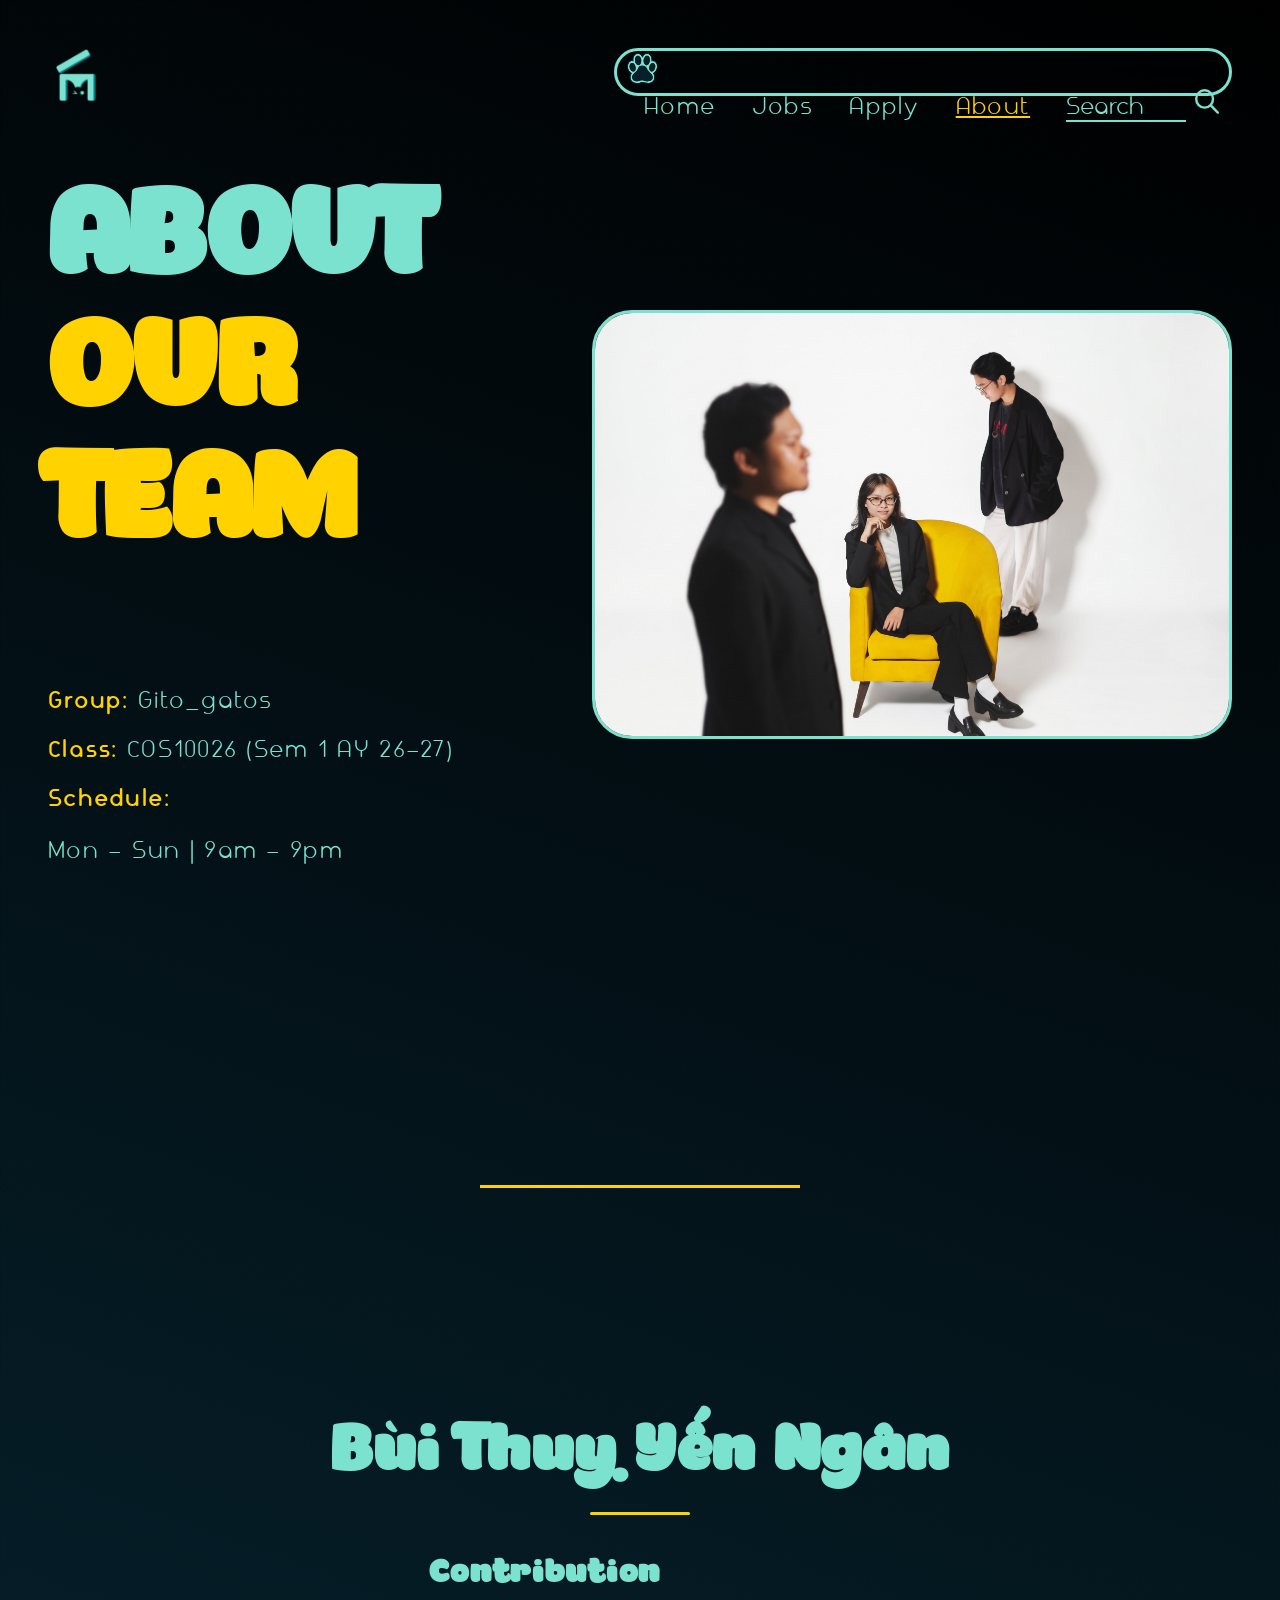
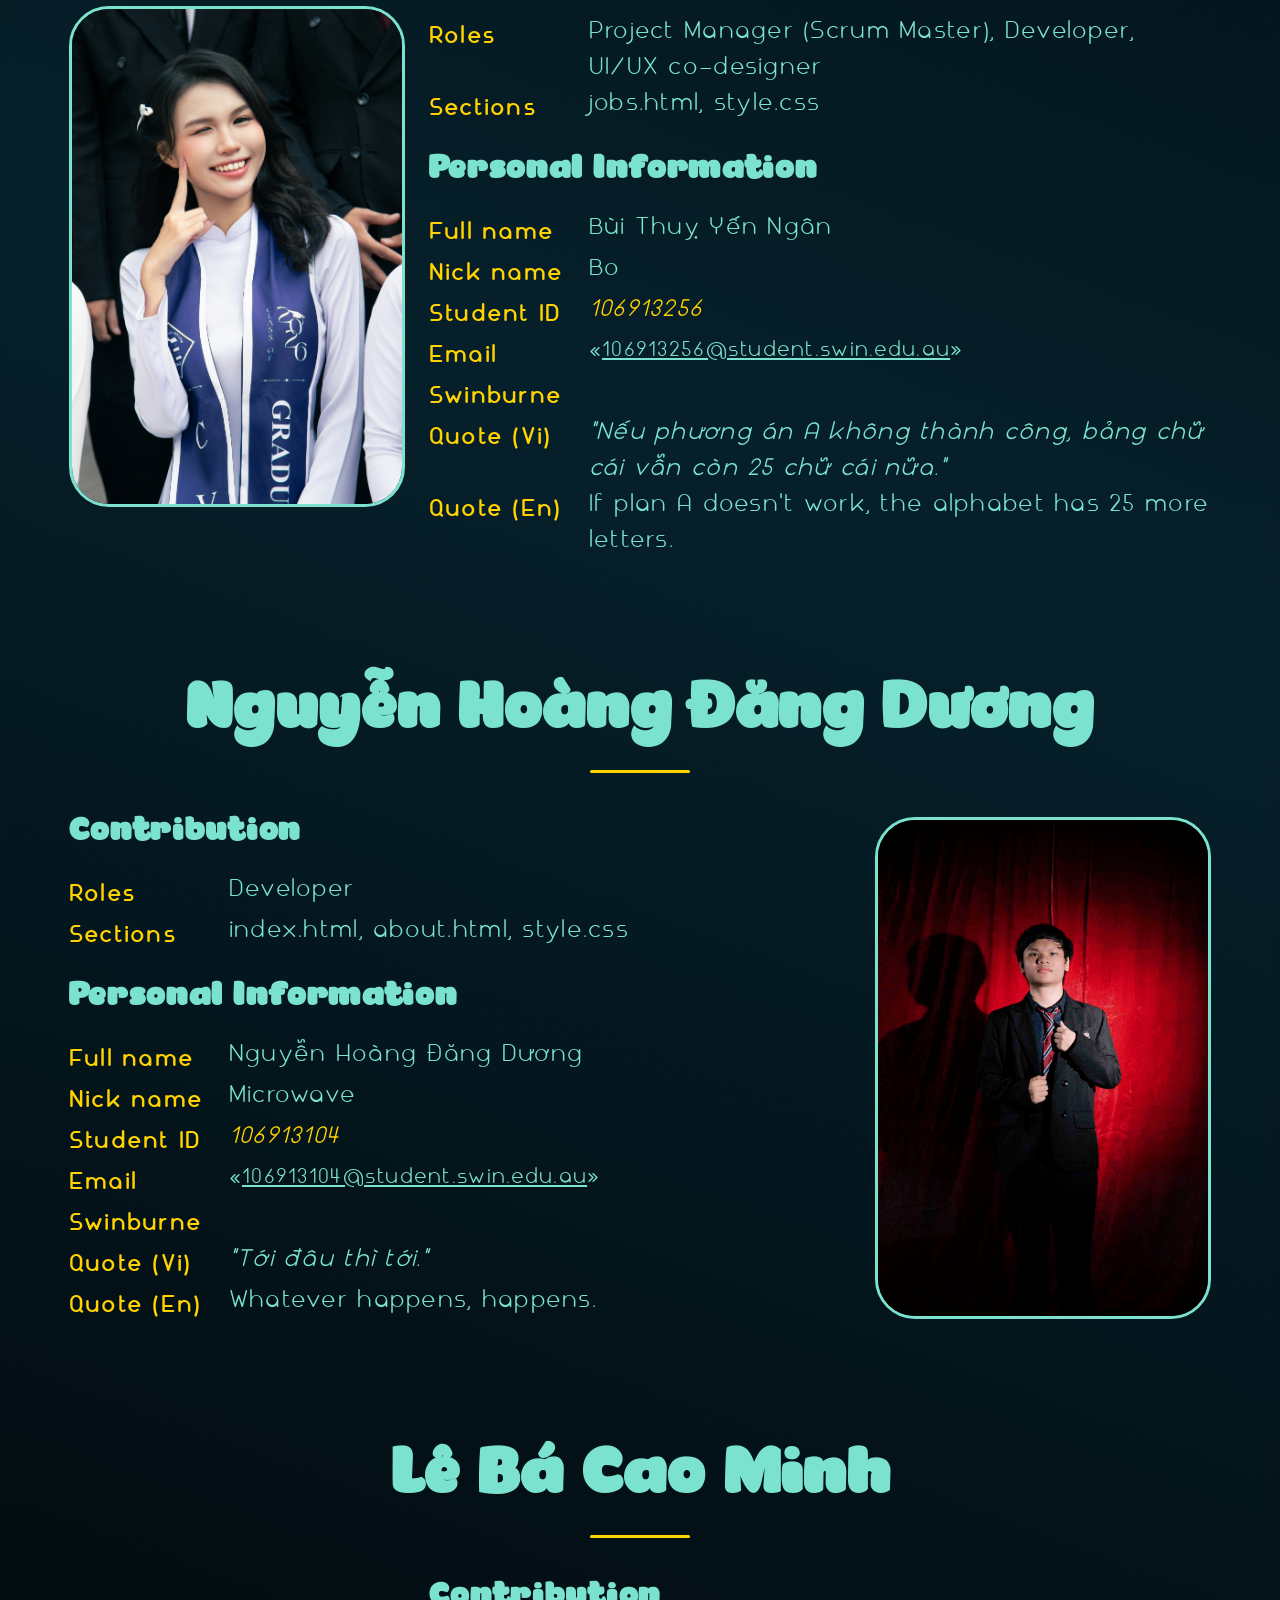
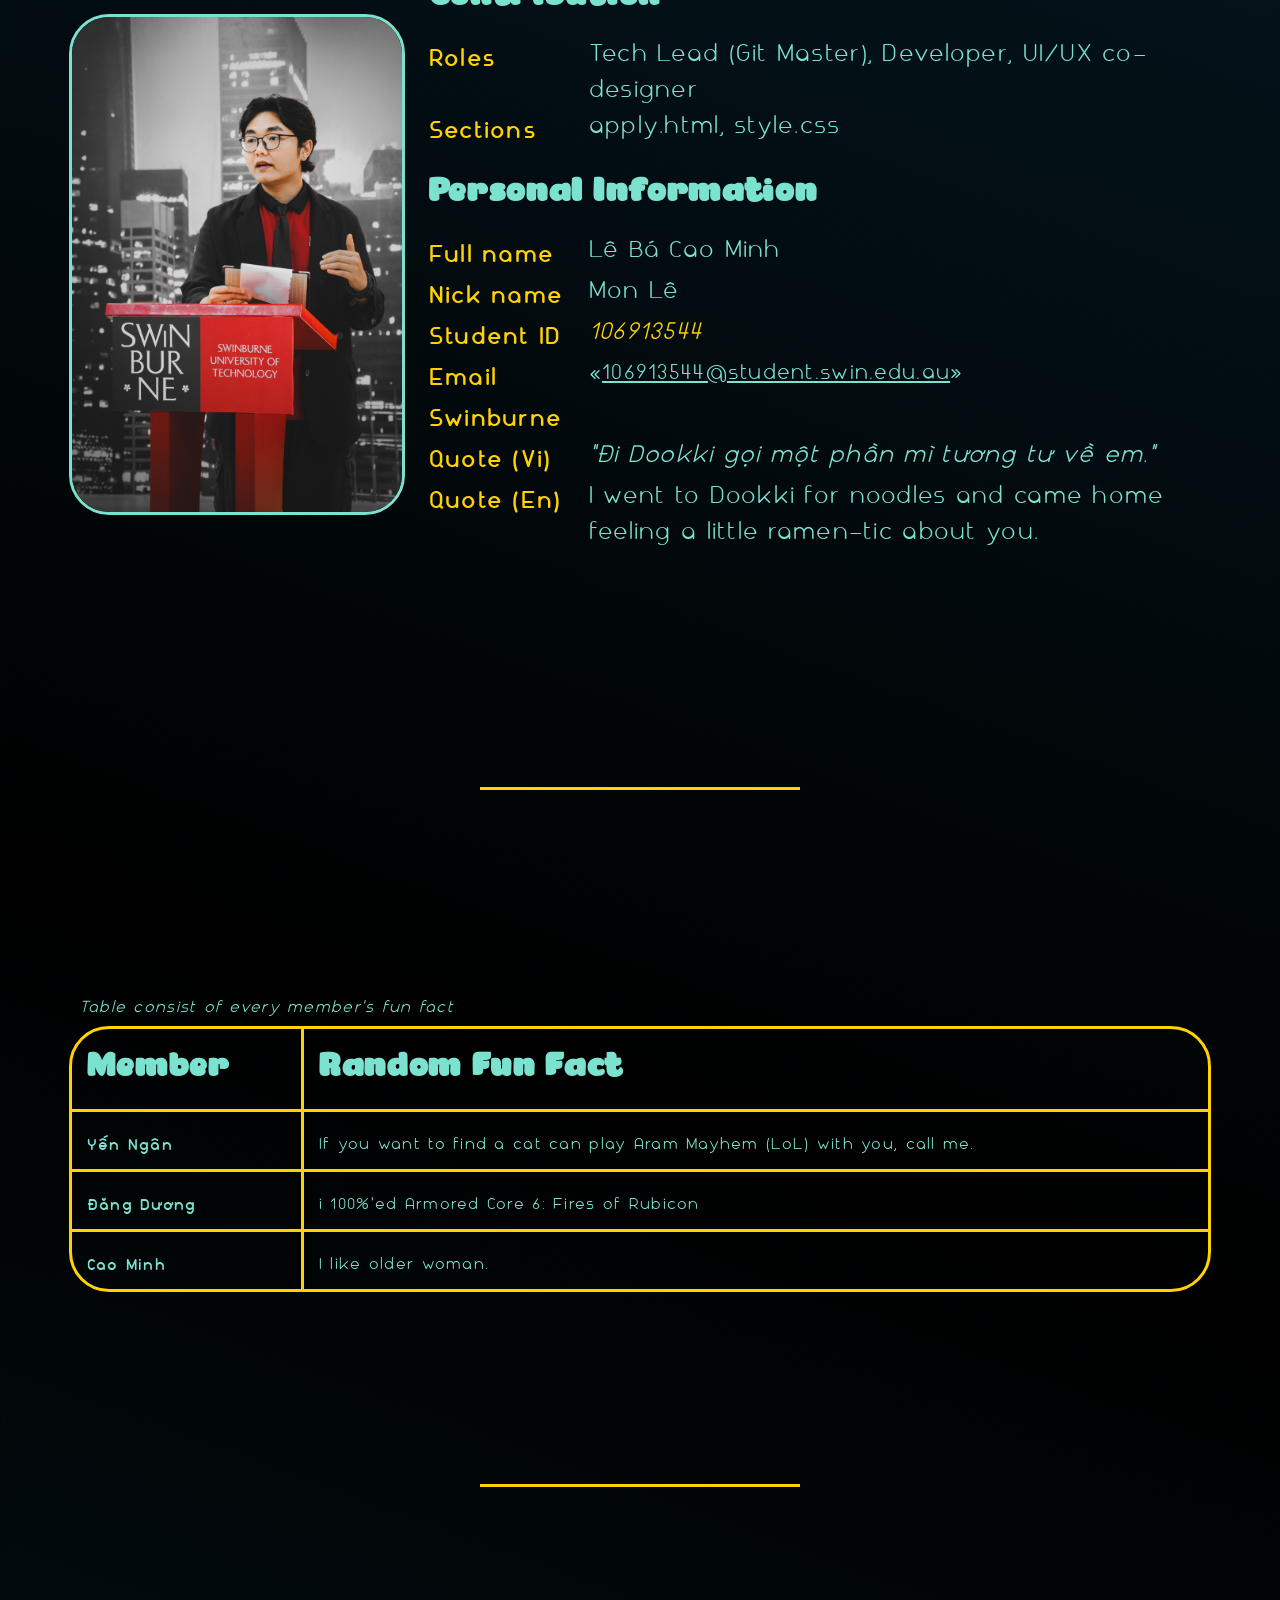
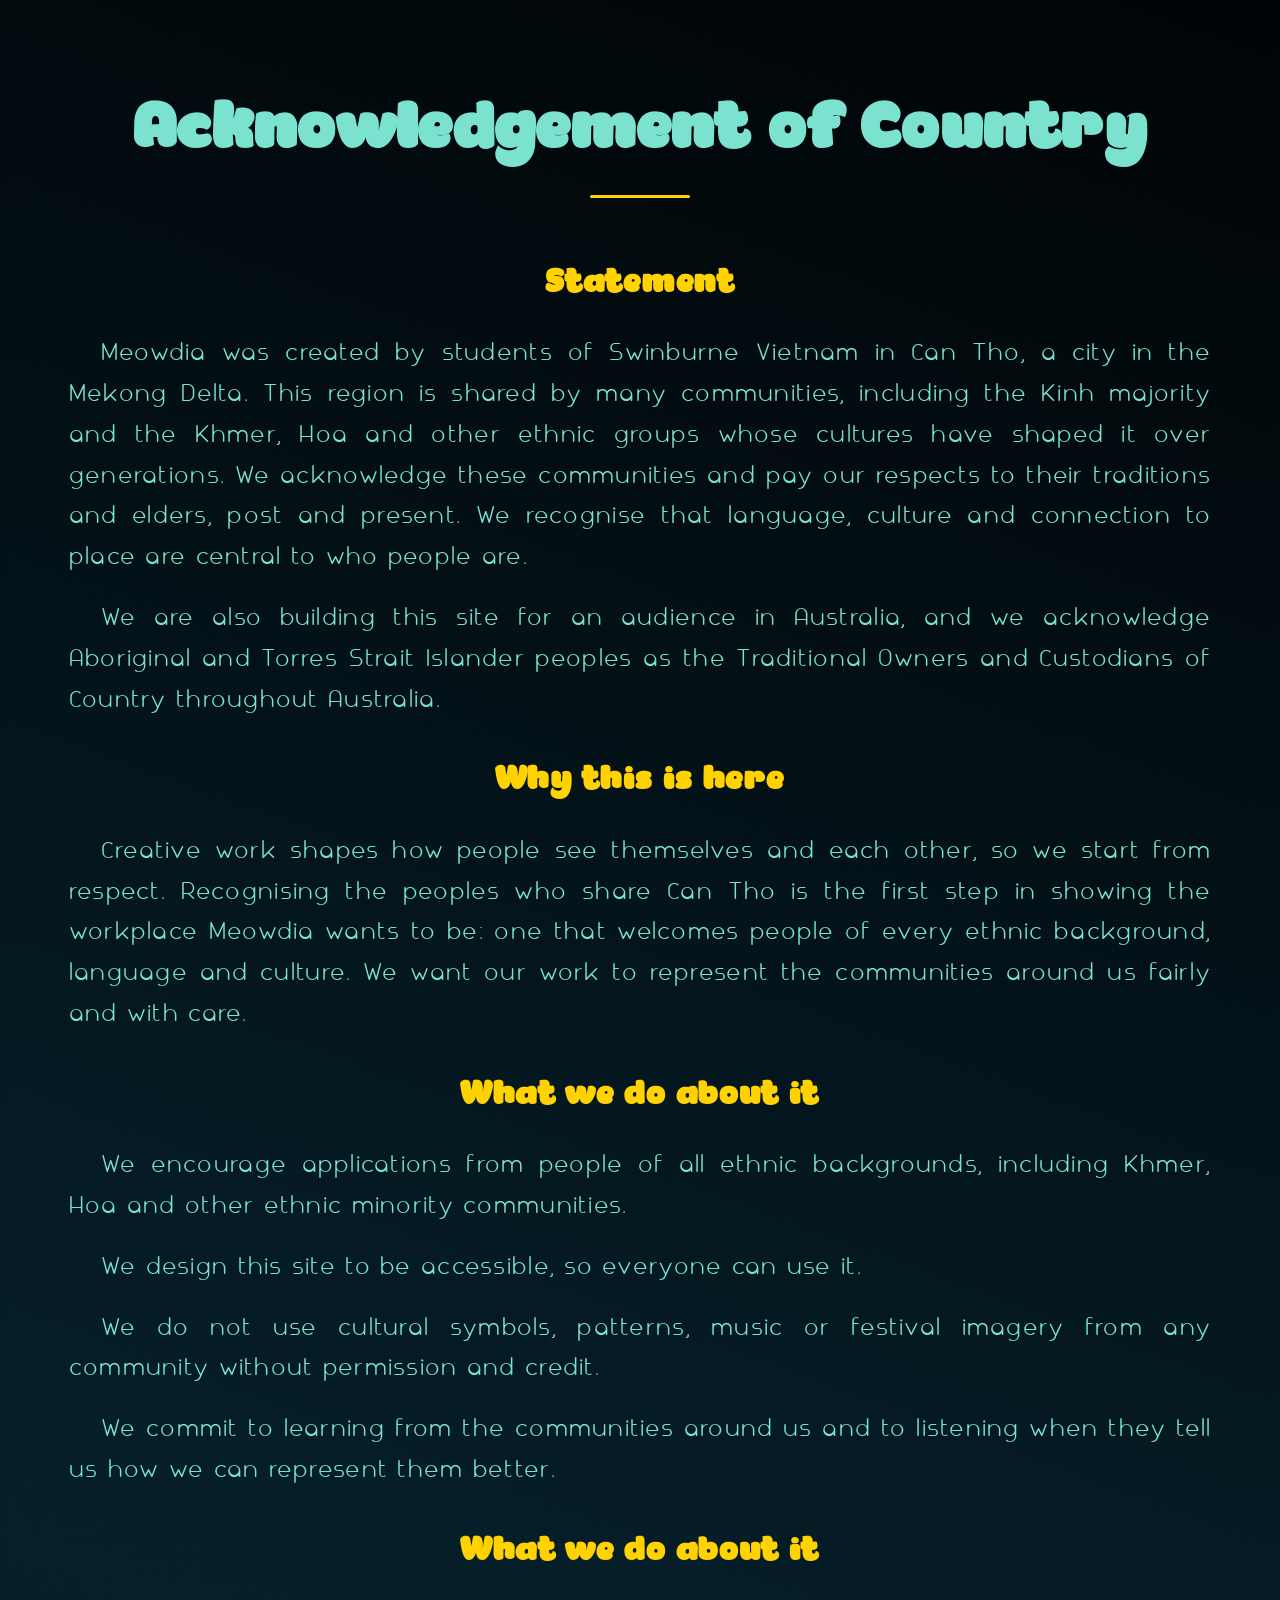
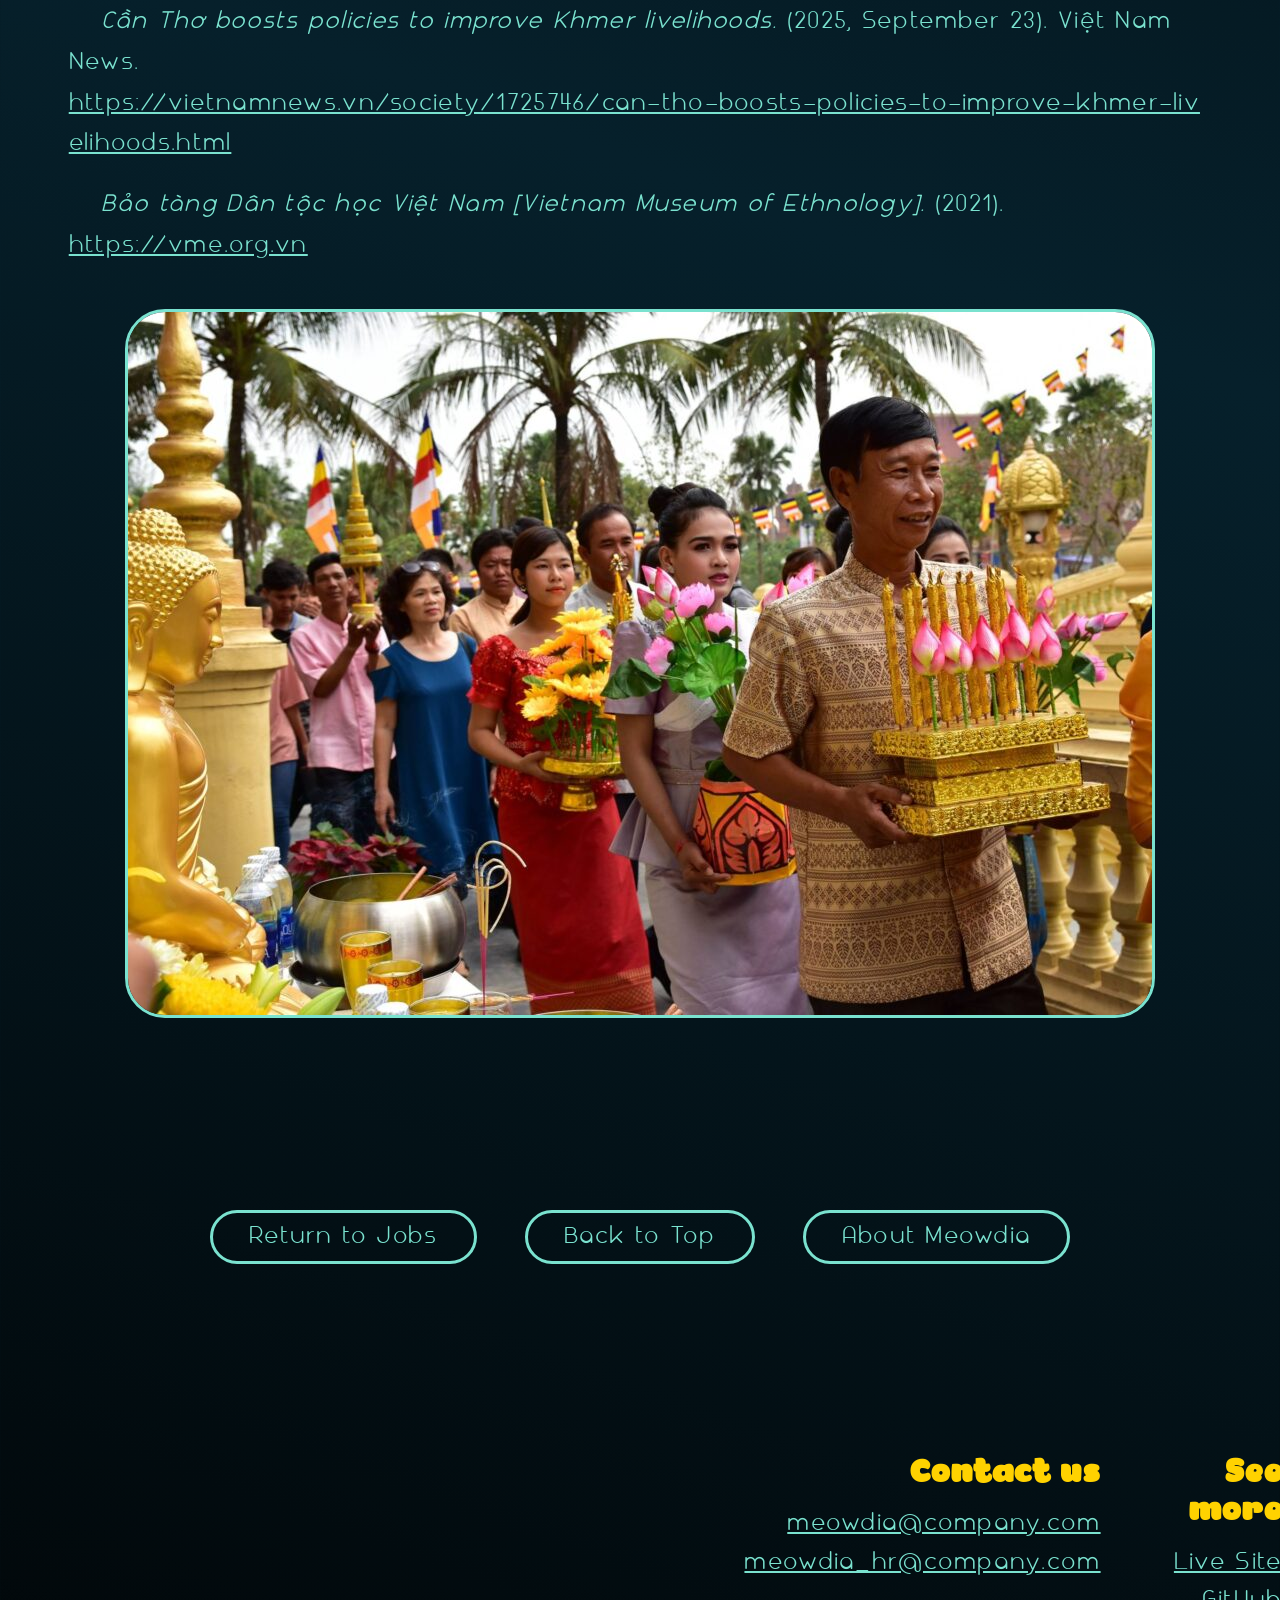
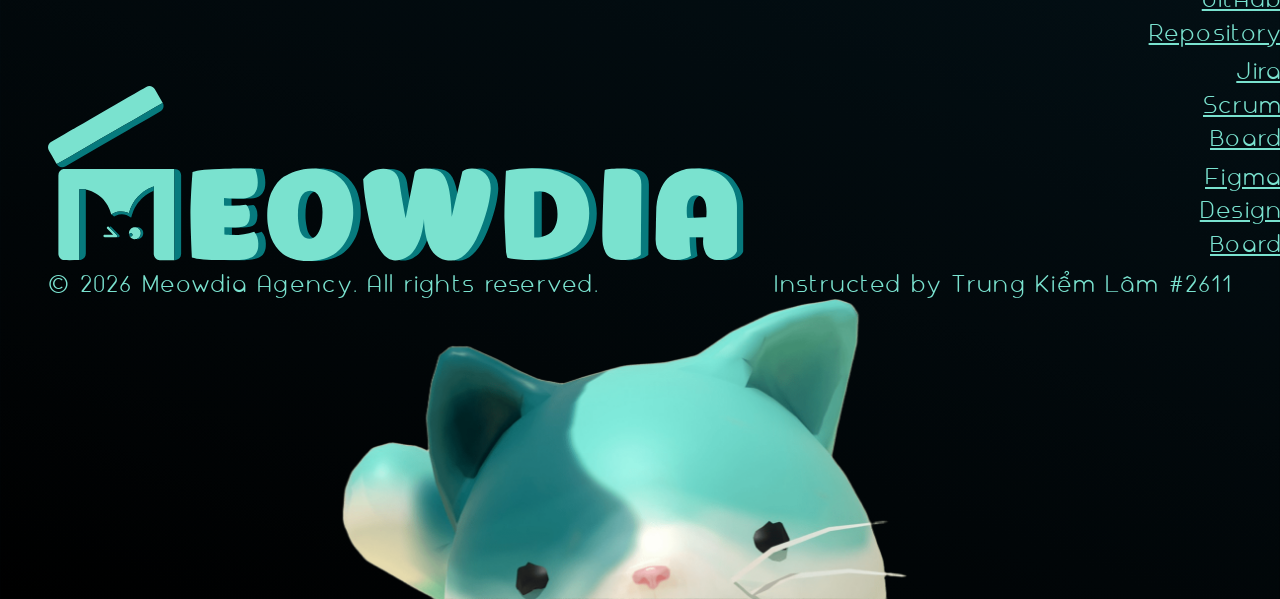
==== about.html @ 57de4626 "Fixed: Added meta data, changed title name, added aoc photo" ====
<!-- 

filename: about.html
author: Nguyen Hoang Dang Duong

created: October 8, 2026
last modified: October 29, 2026
description: html file for about page

AI acknowledgement: Dang Duong use Google Gemini 1.5 Pro for brain storming codes and fixing minor problems.
                    Acknowledgement of Country was generated using AI and revised by Cao Minh.

-->

<!DOCTYPE html>
<html lang="en">
<head>
    <meta charset="UTF-8">
    <meta name="viewport" content="width=device-width, initial-scale=1.0">
    <meta name="author" content="Duong">
    <meta name="description" content="This page give a short introduction about our team and information about each member. With Acknowledgement of Country at the end.">
    <title>About Us - Meowdia</title>
    <link rel="icon" type="image/x-icon" href="Media/Navigation_bar/logo-ngan.svg">
    <link rel="stylesheet" href="styles.css">
    <link rel="stylesheet" href="page_css/About/about.css">
    <style>
        body {
            background: linear-gradient(
                20deg,
                #000 0%,
                #06202b 25%,
                #000 50%,
                #06202b 75%,
                #000 100%
            );
        }

        .nav-search input::placeholder {
            font-family: var(--nokio-font);
        }

        .main-nav a {
            color: var(--main-color);
            font-family: var(--nokio-font);
        }

        .norm_text {
            font-family: var(--nokio-font);
            font-size: var(--body-font-size);
            letter-spacing: var(--nokio-spacing);
        }

        .nav-row {
            margin: 0;
            margin-top: var(--margin-outer);
        }

        .swin-id {
            color: var(--secondary-color);
            font-style: italic;
        }

        #end_button a {
            color: var(--main-color);
            font-family: var(--nokio-font);
            text-decoration: none;
        }

        #end_button a:hover {
            color: var(--background-color);
        }

        .yel_bar_section {
            margin-left: auto;
            margin-right: auto;
        }

        a {
            z-index: 9999;
        }
    </style>
</head>
<body>
    <a id="top"></a>
    <!-- ---------  Navigation Row  ----------- -->

    <nav class="nav-row">
        <a href="index.html" class="logo-link"><img src="Media/Navigation_bar/logo-ngan.svg" alt="Meowdia Agency"
                class="logo"></a>

        <details class="main-nav norm_text" open>

            <summary><img src="Media/Navigation_bar/Paw.svg" alt="navigation bar button" class="icon"></summary>

            <div>
                <a href="index.html" class="cyan" style="padding-left: 0.2em;">Home</a>
                <a href="jobs.html" class="cyan">Jobs</a>
                <a href="apply.html" class="cyan">Apply</a>
                <a href="about.html" class="active" aria-current="page">About</a>
                <form class="nav-search" action="#" role="search">
                    <input type="search" class="norm-text cyan" id="search-box" name="search" placeholder="Search">
                    <button type="submit">
                        <img src="Media/Navigation_bar/maginifying-glass-navbar.svg" alt="Search button">
                    </button>
                </form>
            </div>
        </details>
    </nav>
    <header>
        <div class="header-main-content">
            <div class="header-text">
                <h1>ABOUT <br><span style="color: var(--secondary-color);">OUR TEAM</span></h1>
                <div class="team-meta-list">
                    <ul>
                        <li><strong>Group:</strong> Gito_gatos</li>
                        <li><strong>Class:</strong> COS10026 (Sem 1 AY 26-27)</li>
                        <li><strong>Schedule:</strong>
                            <ul>
                                <li>Mon - Sun | 9am - 9pm</li>
                            </ul>
                        </li>
                    </ul>
                </div>
            </div>
            <figure class="main-group-photo">
                <img src="Media/About/about_image_cleaned.jpg" alt="Gito gatos group photo">
                <figcaption>Our Team Photo</figcaption>
            </figure>
        </div>
    </header>
    
    <div class="yel_bar_section"></div>

    <main>
        <div class="team-profiles-container">
        
            <div class="profile-card image-left">
                <h2 class="member-name underline-title">Bùi Thuỵ Yến Ngân</h2>
                <div class="card-body">
                    <div class="member-info">
                        <h3>Contribution</h3>
                        <dl>
                            <dt>Roles</dt>
                            <dd>Project Manager (Scrum Master), Developer, UI/UX co-designer</dd>
                            <dt>Sections</dt>
                            <dd>jobs.html, style.css</dd>
                        </dl>
                        <h3>Personal Information</h3>
                        <dl>
                            <dt>Full name</dt>
                            <dd>Bùi Thuỵ Yến Ngân</dd>
                            <dt>Nick name</dt>
                            <dd>Bo</dd>
                            <dt>Student ID</dt>
                            <dd class="swin-id">106913256</dd>
                            <dt>Email Swinburne</dt>
                            <dd class="swin-email">
                                &laquo;<a href="mailto:106913256@student.swin.edu.au">106913256@student.swin.edu.au</a>&raquo;
                            </dd>
                            <dt>Quote (Vi)</dt>
                            <dd lang="vi">&quot;Nếu phương án A không thành công, bảng chữ cái vẫn còn 25 chữ cái nữa.&quot;</dd>
                            <dt>Quote (En)</dt>
                            <dd>If plan A doesn't work, the alphabet has 25 more letters.</dd>
                        </dl>
                    </div>
                    <div class="member-photo-box">
                        <img src="Media/About/1920_1280_pics/Ngan-profile-pic.jpg" alt="Bùi Thuỵ Yến Ngân">
                    </div>
                </div>
            </div>

            <div class="profile-card">
                <h2 class="member-name underline-title">Nguyễn Hoàng Đăng Dương</h2>
                <div class="card-body">
                    <div class="member-info">
                        <h3>Contribution</h3>
                        <dl>
                            <dt>Roles</dt>
                            <dd>Developer</dd>
                            <dt>Sections</dt>
                            <dd>index.html, about.html, style.css</dd>
                        </dl>
                        <h3>Personal Information</h3>
                        <dl>
                            <dt>Full name</dt>
                            <dd>Nguyễn Hoàng Đăng Dương</dd>
                            <dt>Nick name</dt>
                            <dd>Microwave</dd>
                            <dt>Student ID</dt>
                            <dd class="swin-id">106913104</dd>
                            <dt>Email Swinburne</dt>
                            <dd class="swin-email">
                                &laquo;<a href="mailto:106913104@student.swin.edu.au">106913104@student.swin.edu.au</a>&raquo;
                            </dd>
                            <dt>Quote (Vi)</dt>
                            <dd lang="vi">&quot;Tới đâu thì tới.&quot;</dd>
                            <dt>Quote (En)</dt>
                            <dd>Whatever happens, happens.</dd>
                        </dl>
                    </div>
                    <div class="member-photo-box">
                        <img src="Media/About/1920_1280_pics/DSC_1714_1.jpg" alt="Nguyễn Hoàng Đăng Dương">
                    </div>
                </div>
            </div>

            <div class="profile-card image-left">
                <h2 class="member-name underline-title">Lê Bá Cao Minh</h2>
                <div class="card-body">
                    <div class="member-info">
                        <h3>Contribution</h3>
                        <dl>
                            <dt>Roles</dt>
                            <dd>Tech Lead (Git Master), Developer, UI/UX co-designer</dd>
                            <dt>Sections</dt>
                            <dd>apply.html, style.css</dd>
                        </dl>
                        <h3>Personal Information</h3>
                        <dl>
                            <dt>Full name</dt>
                            <dd>Lê Bá Cao Minh</dd>
                            <dt>Nick name</dt>
                            <dd>Mon Lê</dd>
                            <dt>Student ID</dt>
                            <dd class="swin-id">106913544</dd>
                            <dt>Email Swinburne</dt>
                            <dd class="swin-email">
                                &laquo;<a href="mailto:106913544@student.swin.edu.au">106913544@student.swin.edu.au</a>&raquo;
                            </dd>
                            <dt>Quote (Vi)</dt>
                            <dd lang="vi">&quot;Đi Dookki gọi một phần mì tương tư về em.&quot;</dd>
                            <dt>Quote (En)</dt>
                            <dd>I went to Dookki for noodles and came home feeling a little ramen-tic about you.</dd>
                        </dl>
                    </div>
                    <div class="member-photo-box">
                        <img src="Media/About/1920_1280_pics/DSC01519-3.jpg" alt="Lê Bá Cao Minh">
                    </div>
                </div>
            </div>
        </div>

        <div class="yel_bar_section"></div>

        <div class="table-container">
            <table>
                <caption>Table consist of every member's fun fact</caption>
                <thead>
                    <tr>
                        <th>Member</th>
                        <th>Random Fun Fact</th>
                    </tr>
                </thead>
                <tbody>
                    <tr>
                        <td><strong>Yến Ngân</strong></td>
                        <td>If you want to find a cat can play Aram Mayhem (LoL) with you, call me.</td>

                    </tr>
                    <tr>
                        <td><strong>Đăng Dương</strong></td>
                        <td>i 100%'ed Armored Core 6: Fires of Rubicon</td>
                    </tr>
                    <tr>
                        <td><strong>Cao Minh</strong></td>
                        <td>I like older woman.</td>
                    </tr>
                </tbody>
            </table>
        </div>

        <div class="yel_bar_section"></div>

        <article class="latex-content">
            <h2 class="member-name underline-title">Acknowledgement of Country</h2>
            <h3 id="statement">Statement</h3>

            <p>Meowdia was created by students of Swinburne Vietnam in Can Tho, a
            city in the Mekong Delta. This region is shared by many communities,
            including the Kinh majority and the Khmer, Hoa and other ethnic groups
            whose cultures have shaped it over generations. We acknowledge these
            communities and pay our respects to their traditions and elders, post
            and present. We recognise that language, culture and connection to place
            are central to who people are.</p>

            <p>We are also building this site for an audience in Australia, and we
            acknowledge Aboriginal and Torres Strait Islander peoples as the
            Traditional Owners and Custodians of Country throughout Australia.</p>

            <h3 id="why-this-is-here">Why this is here</h3>

            <p>Creative work shapes how people see themselves and each other, so we
            start from respect. Recognising the peoples who share Can Tho is the
            first step in showing the workplace Meowdia wants to be: one that
            welcomes people of every ethnic background, language and culture. We
            want our work to represent the communities around us fairly and with
            care.</p>

            <h3 id="what-we-do-about-it">What we do about it</h3>

            <p>We encourage applications from people of all ethnic backgrounds,
            including Khmer, Hoa and other ethnic minority communities.</p>

            <p>We design this site to be accessible, so everyone can use it.</p>

            <p>We do not use cultural symbols, patterns, music or festival imagery
            from any community without permission and credit.</p>

            <p>We commit to learning from the communities around us and to listening
            when they tell us how we can represent them better.</p>

            <h3 id="what-we-do-about-it-1">What we do about it</h3>

            <p><em>Cần Thơ boosts policies to improve Khmer livelihoods.</em> (2025, September 23). Việt Nam News.<br>
            <a href="https://vietnamnews.vn/society/1725746/can-tho-boosts-policies-to-improve-khmer-livelihoods.html" target="_blank">https://vietnamnews.vn/society/1725746/can-tho-boosts-policies-to-improve-khmer-livelihoods.html</a></p>

            <p><em>Bảo tàng Dân tộc học Việt Nam [Vietnam Museum of Ethnology].</em>  (2021).<br>
            <a href="https://www.vme.org.vn/" target="_blank">https://vme.org.vn</a></p>

            <img class="aoc-photo" src="./Media/About/10-facts-about-khmer-new-year-celebration-1690159571-1024x703.jpg">
        </article>

    </main>

    <!-- ----------End Button Content---------- -->

    <div id="end_button">
        <a class="norm_text cyan button" href="./jobs.html">Return to Jobs</a>
        <a class="norm_text cyan button" href="#top">Back to Top</a>
        <a class="norm_text cyan button" href="./index.html">About Meowdia</a>
    </div>

    <!-- ----------Footer Content---------- -->

    <footer class="meowdia_footer">
        <div class="footer_main">
            <div class="footer_logo">
                <img src="Media/Footer/logo-text.svg" alt="Meowdia with logo as the M">
            </div>
            <div class="footer_right">
                <div class="footer_columns">
                    <div class="footer_column contact_col">
                        <h3>Contact us</h3>
                        <a href="mailto:meowdia@company.com">meowdia@company.com</a>
                        <a href="mailto:meowdia_hr@company.com">meowdia_hr@company.com</a>
                    </div>
                    <div class="footer_column see_more_col">
                        <h3>See more</h3>
                        <a href="https://bachcodetinh.github.io/gito_gatos/" target="_blank">Live Site</a>
                        <a href="https://github.com/bachcodetinh/gito_gatos" target="_blank">GitHub Repository</a>
                        <a href="https://btyenngan6608.atlassian.net/browse/COS26P1" target="_blank">Jira Scrum
                            Board</a>
                        <a href="https://www.figma.com/design/tgypKCZj9eWjr5lhzS2puq/Gito_Gatos-Meowdia-Web-Page?m=auto&t=MYzFcJfbGJHMmjrl-6"
                            target="_blank">Figma Design Board</a>
                    </div>
                </div>

            </div>

        </div>
        <div id="footer_last">
            <div class="copyright">
                &copy; 2026 Meowdia Agency. All rights reserved.
            </div>
            <div class="instructor_credit">
                Instructed by Trung Kiểm Lâm #2611
            </div>
        </div>
    </footer>
    <img src="Media/Footer/catface.png" alt="footer_cat"
        style="width: 80%; height: auto; display: block; margin: 0 auto;">
</body>
</html>
---- styles.css ----
/* Custom fonts used for web */
@font-face {
    font-family: 'iCiel Pony';
    src: url('fonts/iCielPony.woff2') format('woff2');
    font-weight: normal;
    font-style: normal;
    font-display: swap;
}

@font-face {
    font-family: 'FS Nokio';
    src: url('fonts/FSNokioBold.woff2') format('woff2');
    font-weight: bold;
    font-style: normal;
    font-display: swap;
}

@font-face {
    font-family: 'FS Nokio';
    src: url('fonts/FSNokioExtraLight.woff2') format('woff2');
    font-weight: 200;
    font-style: normal;
    font-display: swap;
}

@font-face {
    font-family: 'FS Nokio';
    src: url('fonts/FSNokioLight.woff2') format('woff2');
    font-weight: 300;
    font-style: normal;
    font-display: swap;
}

@font-face {
    font-family: 'FS Nokio';
    src: url('fonts/FSNokioMedium.woff2') format('woff2');
    font-weight: 500;
    font-style: normal;
    font-display: swap;
}

@font-face {
    font-family: 'FS Nokio';
    src: url('fonts/FSNokioRegular.woff2') format('woff2');
    font-weight: normal;
    font-style: normal;
    font-display: swap;
}

/* -------------------- */

/* Actual styling with CSS */
/*
Varibles that wil be used across all 4 pages, in order from top to bottom:
- Iciel Pony Font
- Nokio Font

- Font size for: 
    + Slogan
    + Heading
    + Subheading

- Main color
- Secondary color
- Background color

- Border:
    + Cyan Border
    + Yellow Border

- Border radius:
    + Normal Border Radius
    + End Button Radius

- Letter spacing:
    + Iciel Spacing
    + Nokio Spacing
*/

:root {
    --iciel-font: 'iCiel Pony', 'Arial', sans-serif;
    --nokio-font: 'FS Nokio', 'Arial', sans-serif;

    --slogan-font-size: 7.5rem;
    --heading-font-size: 4rem;
    --subheading-font-size: 2rem;

    --body-font-size: 1.5rem;

    --main-color: #7ae2cf;
    --secondary-color: #ffd200;
    --background-color: #06202b;

    --cyan-border: solid var(--main-color) 3px;
    --yellow-border: solid var(--secondary-color) 3px;

    --default-border-radius: 40px;
    --end-button-border-radius: 30px;

    --iciel-letter-spacing: 0.105rem;
    --nokio-letter-spacing: 0.08rem;

    --margin-outer: 3rem;
    --max-section-width: 100%;
}

/* Root HTML settings
- make the page scrools smooth
- set root font sizes for media queries*/
@media screen and (min-width: 1280px) {
    html {
        font-size: 16px;
    }

    .footer_main {
        display: flex;
        justify-content: space-between;
        align-items: stretch;
    }

    .footer_logo {
        display: flex;
        align-items: flex-end;
    }

    .footer_logo img {
        margin-top: 2.3em;
        height: 11rem;
        width: auto;
        display: inline-block;
    }

    .footer_right {
        display: flex;
        flex-direction: column;
        justify-content: space-between;
        align-items: flex-end;
    }

    .footer_columns {
        display: flex;
        gap: 3em;
    }

    .footer_column {
        display: flex;
        flex-direction: column;
    }

    .contact_col,
    .see_more_col {
        align-items: flex-end;
        text-align: right;
    }



    .footer_column a {
        margin-bottom: 0.3rem;
        line-height: 1.4;
    }

    .footer_column a:hover {
        color: var(--secondary-color);
    }

    #footer_last {
        display: flex;
        justify-content: space-between;
    }
}

@media screen and (max-width: 1279px) {
    html {
        font-size: 10px;
    }

    /* Layout for footer under 1280px  */
    .footer_main {
        display: flex;
        flex-flow: column-reverse nowrap;
        justify-content: center;
        align-items: center;
        width: var(--max-section-width);
    }

    .footer_logo img {
        height: 11rem;
        width: auto;
        margin-top: -3rem;
    }

    .footer_right {
        display: flex;
        flex-direction: row;
        justify-content: center;
        align-items: center;
        width: 100%;

    }

    .footer_columns {
        display: flex;
        flex-direction: row;
        justify-content: space-between;
        width: 43rem;

    }


    .footer_column {
        display: flex;
        flex-direction: column;
    }

    .see_more_col {
        text-align: right;
    }

    #footer_last {
        display: flex;
        flex-flow: column nowrap;
        justify-content: space-between;
        align-items: center;
    }
}

html {
    scroll-behavior: smooth;
    min-width: 640px;
    overflow: scroll
}

body {
    background-color: #000000; /*Fall back color*/
    margin-left: var(--margin-outer);
    margin-right: var(--margin-outer);
}

header,
footer,
nav {
    box-sizing: border-box;
    margin-top: var(--margin-outer);
}

/* Section Dividing Bar & End button */
#end_button,
.yel_bar_section {
    margin-top: calc(var(--margin-outer)*4);
    margin-bottom: calc(var(--margin-outer)*4);
}

.yel_bar_section {
    border-bottom: 0.2rem solid var(--secondary-color);
    width: 20rem;
}

#end_button {
    display: flex;
    justify-content: center;
    gap: 3em;
}

.button {
    padding-left: 1.5em;
    padding-right: 1.5em;
    padding-bottom: 0.5em;
    text-decoration: none;
    border: 3px solid var(--main-color);
    border-radius: 30px;
}

.button:hover {
    background-color: var(--main-color);
    color: var(--background-color);
}


/* Navigation row */
.nav-row {
    display: flex;
    justify-content: space-between;
    width: var(--max-section-width);
    margin-top: var(--margin-outer);
    margin-left: var(--margin-outer);
    margin-right: var(--margin-outer);
}

.logo {
    height: 3.5em;
    width: auto;
}

.icon {
    width: 1.3em;
    height: auto;
}

summary {
    list-style-type: none;
    display: flex;
    align-items: center;
}

.main-nav {
    display: flex;
    flex-flow: row-reverse nowrap;

    justify-content: space-around;
    align-items: center;

    height: 2em;

    padding: 0.1em;
    padding-left: 0.44em;
    padding-right: 0.4em;

    border: var(--cyan-border);
    border-radius: 3em;

}

.main-nav:open {
    gap: 2em;
}

.main-nav div {
    display: flex;
    gap: 1.5em;
    margin-left: 0.5em;
}

.main-nav * {
    text-decoration: none;
}

.main-nav *:hover {
    color: var(--secondary-color);
}

.main-nav a.active {
    color: var(--secondary-color);
    text-decoration: underline;
}


#sesarch-box::placeholder {
    font-family: var(--nokio-font);
    font-size: var(--body-font-size);
}

.nav-search {
    display: inline;
}

.nav-search input {
    width: 5em;
    cursor: pointer;
    border: none;
    border-bottom: 0.15rem solid var(--main-color);
    background: transparent;
    color: var(--main-color);
    font-family: inherit;
    font-size: var(--body-font-size);
}

.nav-search input::placeholder {
    color: var(--main-color);
}

.nav-search button {
    border: none;
    background: transparent;
}

.nav-search button img {
    width: 1.5rem;
    cursor: pointer;
}

/* Styling for footer */
.copyright,
.instructor_credit,
.footer_column a {
    font-family: var(--nokio-font);
    font-size: var(--body-font-size);
    color: var(--main-color);
}

.meowdia_footer {
    width: var(--max-section-width);

    margin-top: 0;
    box-sizing: border-box;
}

.footer_column h3 {
    font-family: var(--iciel-font);
    color: var(--secondary-color);
    font-size: var(--subheading-font-size);
    margin-bottom: 0.5rem;
    line-height: 1.2;
    letter-spacing: var(--iciel-letter-spacing);
}
---- page_css/About/about.css ----
* {
    margin: 0;
    padding: 0;
    box-sizing: border-box;
}

body {
    color: var(--main-color);
    font-family: var(--nokio-font);
    letter-spacing: var(--nokio-letter-spacing);
    display: flex;
    flex-direction: column;
    align-items: center;
}

main {
    width: 100%;
    max-width: 96.5%;
}

header {
    min-height: 93vh;
}

.header-main-content {
    display: flex;
    justify-content: space-between;
    align-items: center;
    gap: 300px;
    margin-top: 25px;
    flex-wrap: wrap;
}

.header-text h1 {
    font-family: var(--iciel-font);
    font-size: var(--slogan-font-size);
    line-height: 1.1;
    color: var(--main-color);
    margin-bottom: 6rem;
}

.team-meta-list ul {
    list-style: none;
    padding: 0;
    margin-top: 1rem;
}

.team-meta-list ul li {
    margin-bottom: 8px;
    font-size: var(--body-font-size);
    letter-spacing: var(--nokio-letter-spacing);
}

.team-meta-list strong {
    color: var(--secondary-color);
}

.main-group-photo {
    flex: 1;
    min-width: 40rem;
    max-width: 57rem;
    margin: 0;
}

.main-group-photo img {
    width: 100%;
    height: auto;
    border-radius: var(--default-border-radius);
    border: var(--cyan-border);
}

.main-group-photo figcaption {
    display: none;
}

.team-profiles-container {
    display: flex;
    flex-direction: column;
    gap: 35px;
    margin-bottom: 50px;
}

.profile-card {
    padding: 25px 0;
}

.member-name {
    font-family: var(--iciel-font);
    text-align: center;
    font-size: var(--heading-font-size);
    color: var(--main-color);
    letter-spacing: var(--iciel-letter-spacing);
    margin-bottom: 20px;
    text-underline-offset: 6px;
}

.underline-title {
    position: relative;
    display: inline-table;
    margin-bottom: 30px;
    width: 100%;
}

.underline-title::after {
    content: "";
    position: absolute;
    left: 50%;
    bottom: -10px;
    transform: translateX(-50%);
    width: 100px;
    height: 3px;
    background-color: var(--secondary-color);
    border-radius: 2px;
}

.card-body {
    display: flex;
    justify-content: space-between;
    gap: 1.5rem;
    flex-wrap: wrap;
}

.member-info {
    flex: 2;
    min-width: 250px;
}

.member-info h3 {
    font-family: var(--iciel-font);
    color: var(--main-color);
    font-size: var(--subheading-font-size);
    letter-spacing: var(--iciel-letter-spacing);
    margin-top: 15px;
    margin-bottom: 8px;
}

.member-info dl {
  display: grid;
  grid-template-columns: 140px 1fr; 
  gap: 0 20px; 
  margin-bottom: 25px;
  font-size: var(--body-font-size);
  align-items: start;
}

.member-info dt {
  font-weight: bold;
  color: var(--secondary-color);
  grid-column: 1;
}

.member-info dd {
  margin: 0;
  grid-column: 2;
  word-break: break-word;
}

.member-info dd[lang="vi"] {
    font-style: italic;
    color: var(--main-color);
}

.member-photo-box {
    flex: 1;
    min-width: 20em;
    max-width: 21em;
    display: flex;
    align-items: center;
    justify-content: center;
}

.member-photo-box img {
    width: 100%;
    height: auto;
    border-radius: var(--default-border-radius);
    border: var(--cyan-border);
    object-fit: cover;
}

.profile-card.image-left .card-body {
    flex-direction: row-reverse;
}

.table-container {
    overflow-x: auto;
    width: 100%;
    margin-top: 20px;
}

.swin-email {
    display: flex;
    align-items: center;
}

.swin-email a {
    font-size: calc(var(--subheading-font-size) - 0.7rem);
    color: var(--main-color);
}

.swin-email a:hover {
    color: var(--secondary-color);
}

table {
    width: 100%;
    border-collapse: separate;
    border-spacing: 0;
    border: var(--yellow-border);
    border-radius: var(--default-border-radius);
    overflow: hidden;
}

caption {
    font-style: italic;
    padding: 10px;
    text-align: left;
}

th, td {
    padding: 15px;
    text-align: left;
    border-bottom: var(--yellow-border);
    border-right: var(--yellow-border);
}

th:last-child, td:last-child {
    border-right: none;
}

tr:last-child td {
    border-bottom: none;
}

th {
    color: var(--main-color);
    font-family: var(--iciel-font);
    font-size: var(--subheading-font-size);
    letter-spacing: var(--iciel-letter-spacing);
}

tbody td:hover {
    color: var(--secondary-color);
}

.latex-content {
    font-size: var(--body-font-size);
    line-height: 1.7;
    color: var(--main-color);
    -webkit-font-smoothing: antialiased;
}

.latex-content h3 {
    font-size: var(--subheading-font-size);
    margin-top: 2.5rem;
    margin-bottom: 1rem;
    letter-spacing: var(--iciel-letter-spacing);
    font-family: var(--iciel-font);
    text-align: center;
}

.latex-content h3[id^="statement"] {
    color: var(--secondary-color);
}

.latex-content h3[id^="why-this-is-here"],
.latex-content h3[id^="what-we-do-about-it"] {
    color: var(--secondary-color);
}

.latex-content p {
    margin-top: 0;
    margin-bottom: 1.25rem;
    text-align: justify;
    text-justify: inter-word;
    text-indent: 2rem;
}

.latex-content p:has(iframe),
.latex-content p:has(a) {
    text-align: left;
}

.latex-content a {
    color: var(--main-color);
    word-break: break-all;
}

.latex-content a:hover {
    color: var(--secondary-color);
}

.aoc-photo {
    border: var(--cyan-border);
    border-radius: var(--default-border-radius);
    display: block;
    margin: 0 auto;
    margin-top: 2em;
}

@media (min-width: 1440px) and (max-width: 1620px) {
    .header-main-content {
        gap: 50px
    }

    .main-group-photo {
        max-width: 40rem;
    }
}

@media (min-width: 1280px) and (max-width: 1439px) {
    .header-main-content {
        gap: 10px;
        flex-wrap: nowrap;
    }

    .main-group-photo {
        max-width: 20rem;
    }
}

@media screen and (max-width: 1279px) {
    .header-main-content {
        display: flex;
        flex-direction: column;
        align-items: center;
        text-align: center;
        gap: 15px
    }

    .team-meta-list ul {
        padding: 0;
        list-style-position: inside;
    }

    .card-body, .profile-card,
    .profile-card.image-left .card-body {
        flex-direction: column-reverse; 
        align-items: center;            
    }

    .member-info {
        width: 100%;
        margin: 0 auto;
        text-align: left;
    }

    .member-info h3 {
        text-align: center;
    }

    .member-info dl {
        display: grid;
    }

    .member-info dt {
        grid-column: 1;
        font-weight: bold;
        margin: 0;
    }

    .member-info dd {
        grid-column: 2;
        margin: 0;
    }

    .member-photo-box {
        width: 100%;
        max-width: 100%;
    }

    .member-photo-box img {
        width: 500px;
        height: 350px; 
        object-fit: cover; 
        object-position: center 15%;
    }

    .aoc-photo {
        width: 500px;
        height: auto;
    }
}
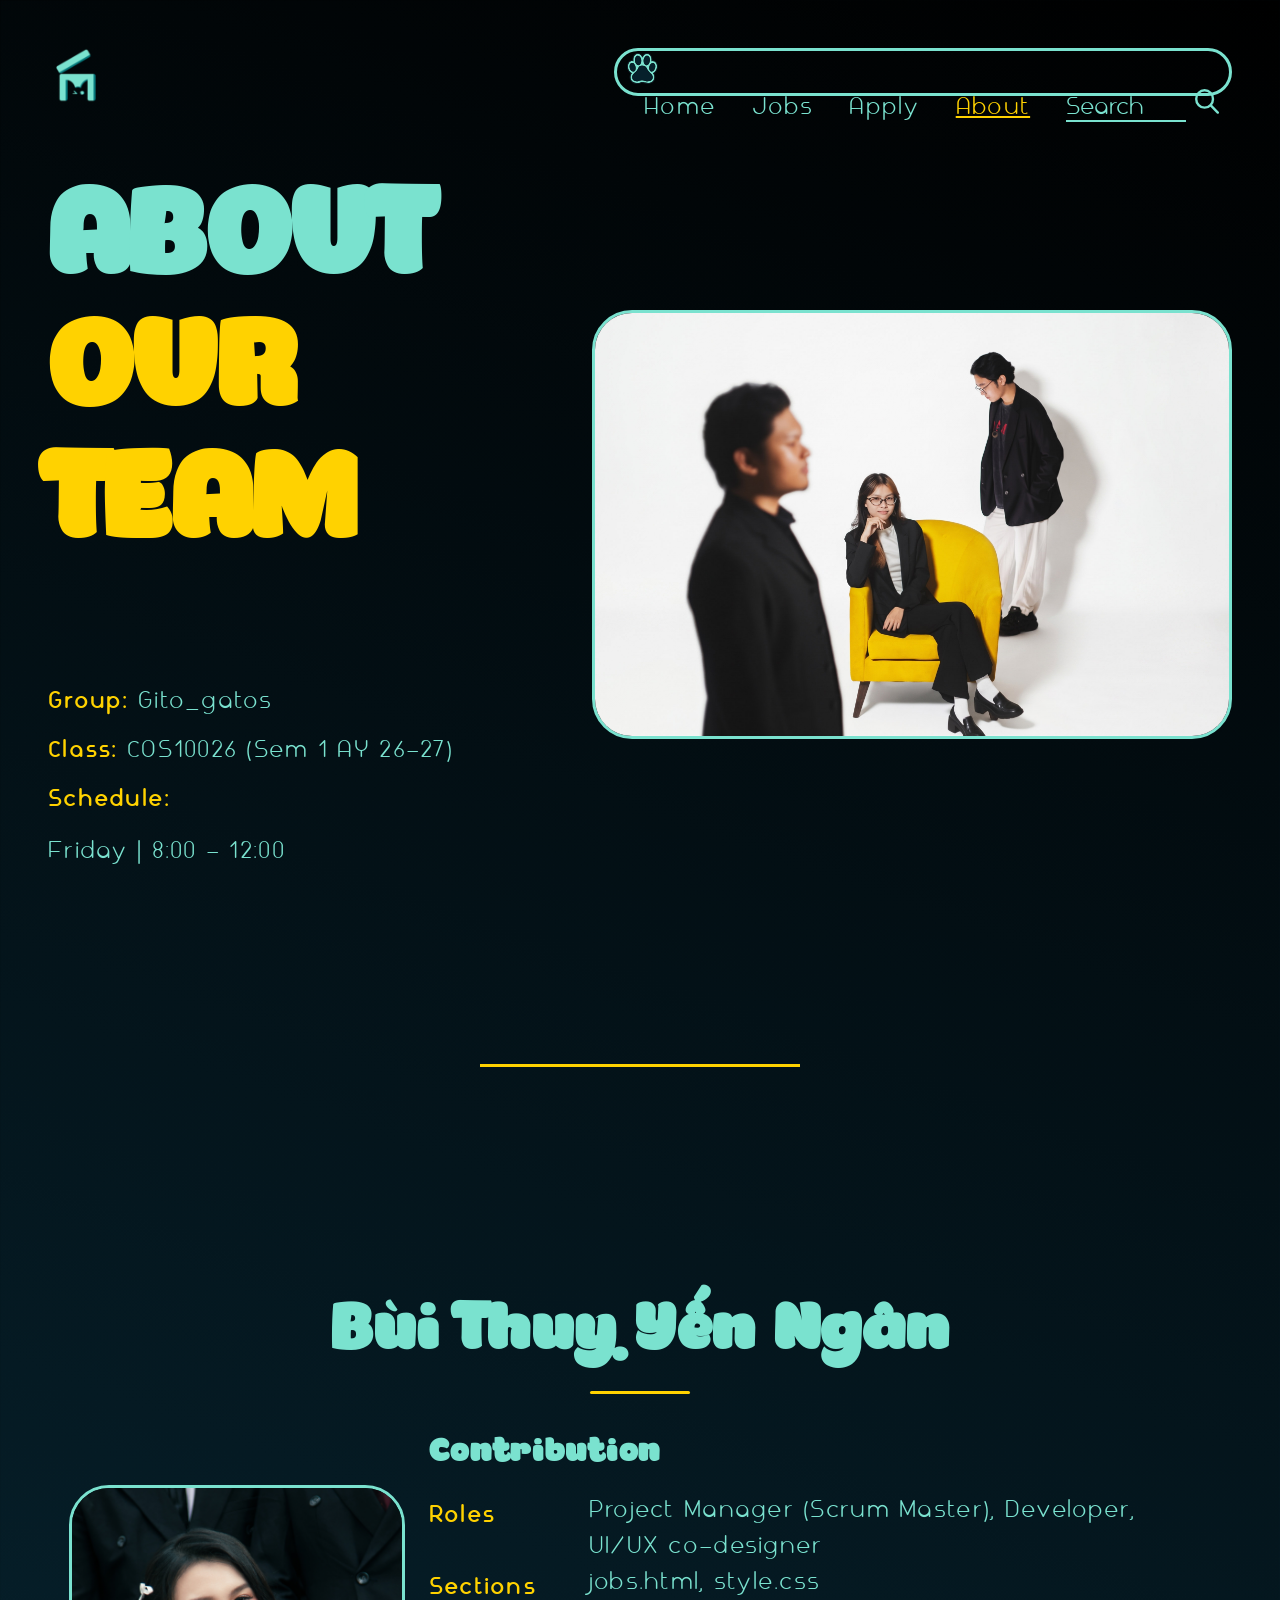
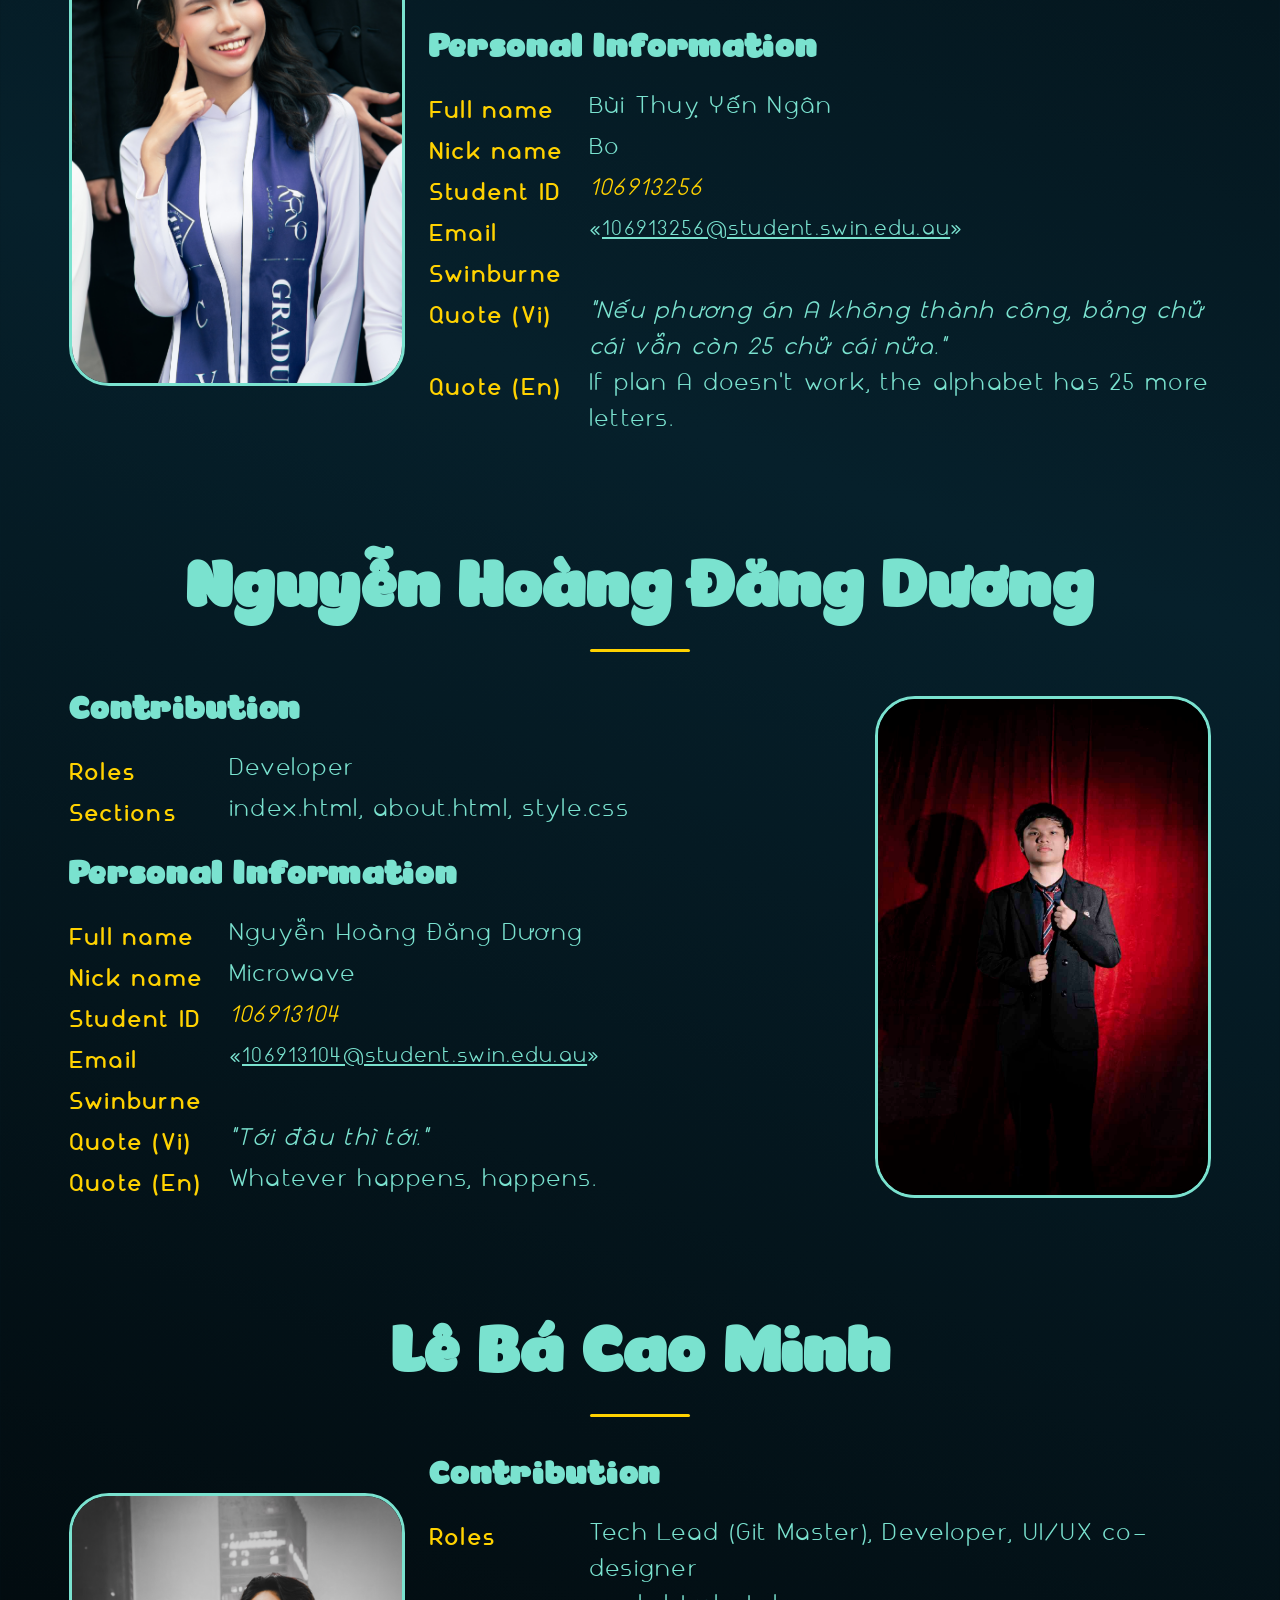
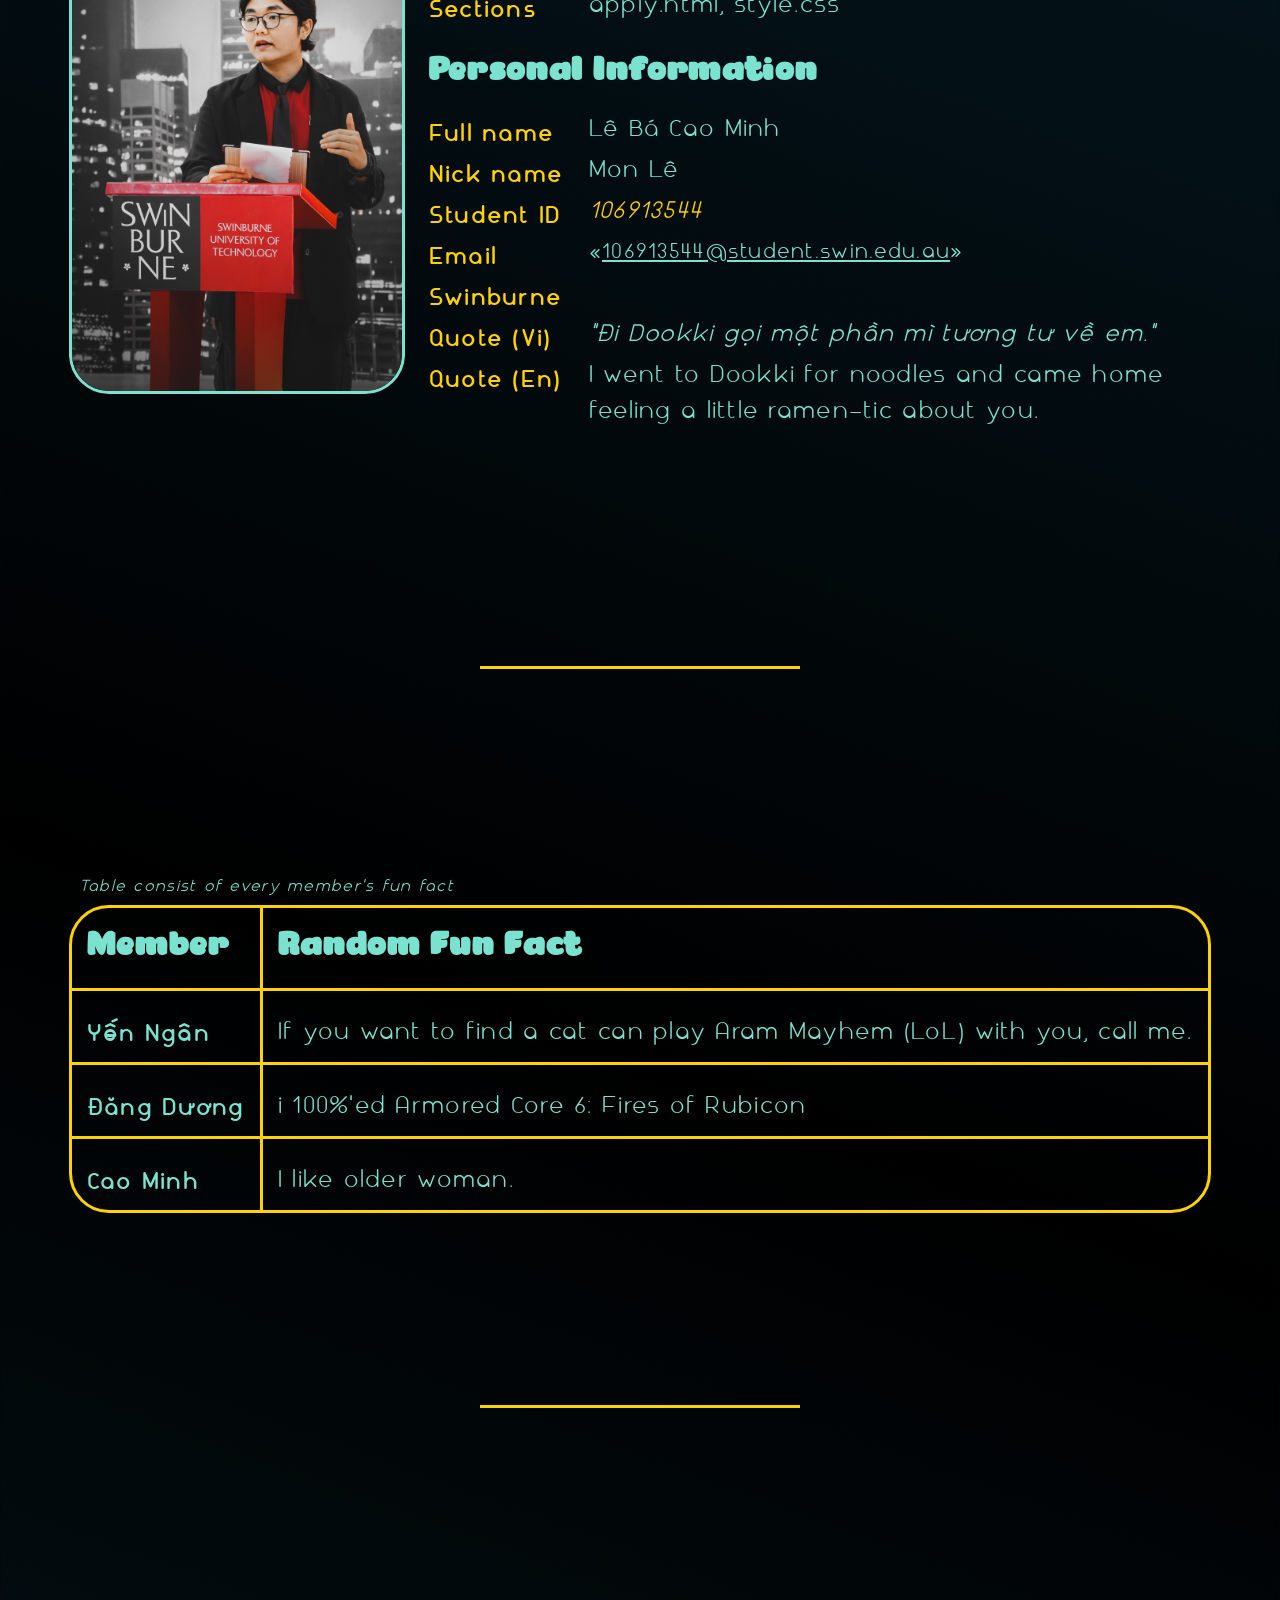
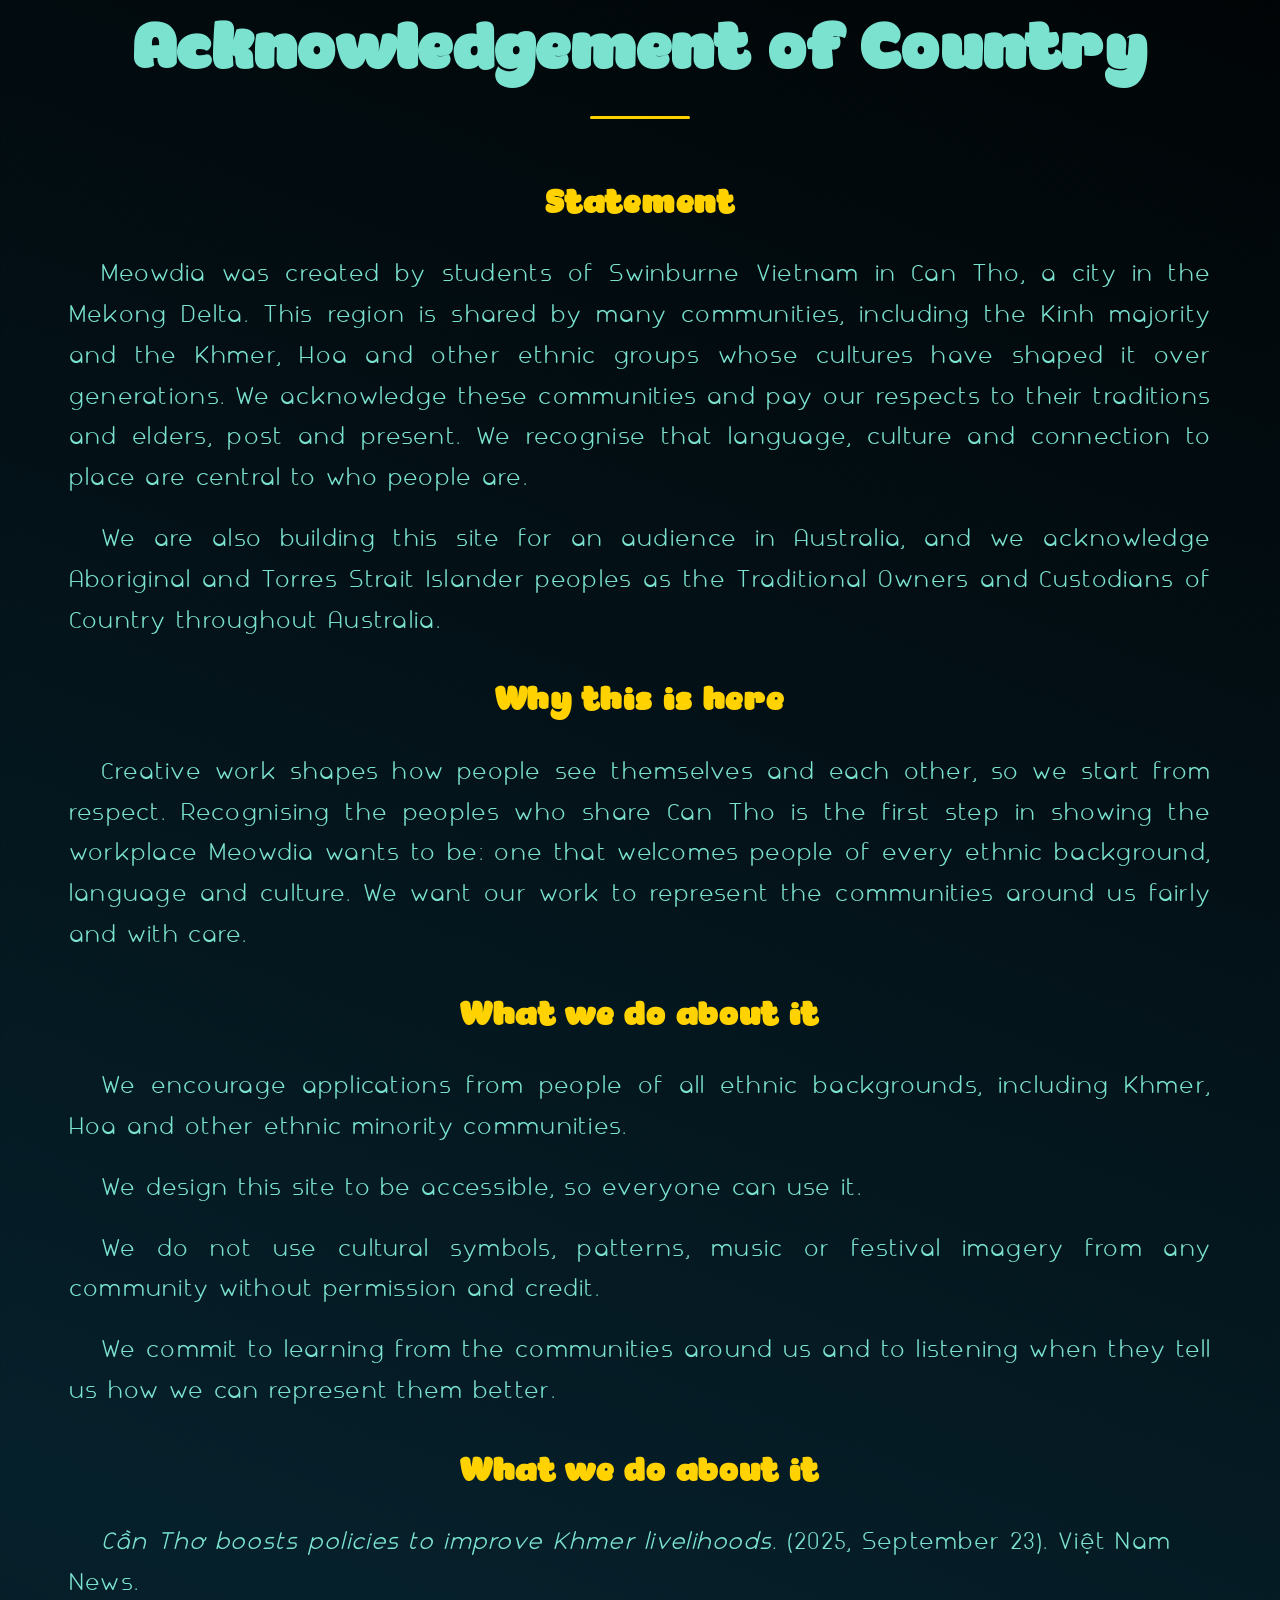
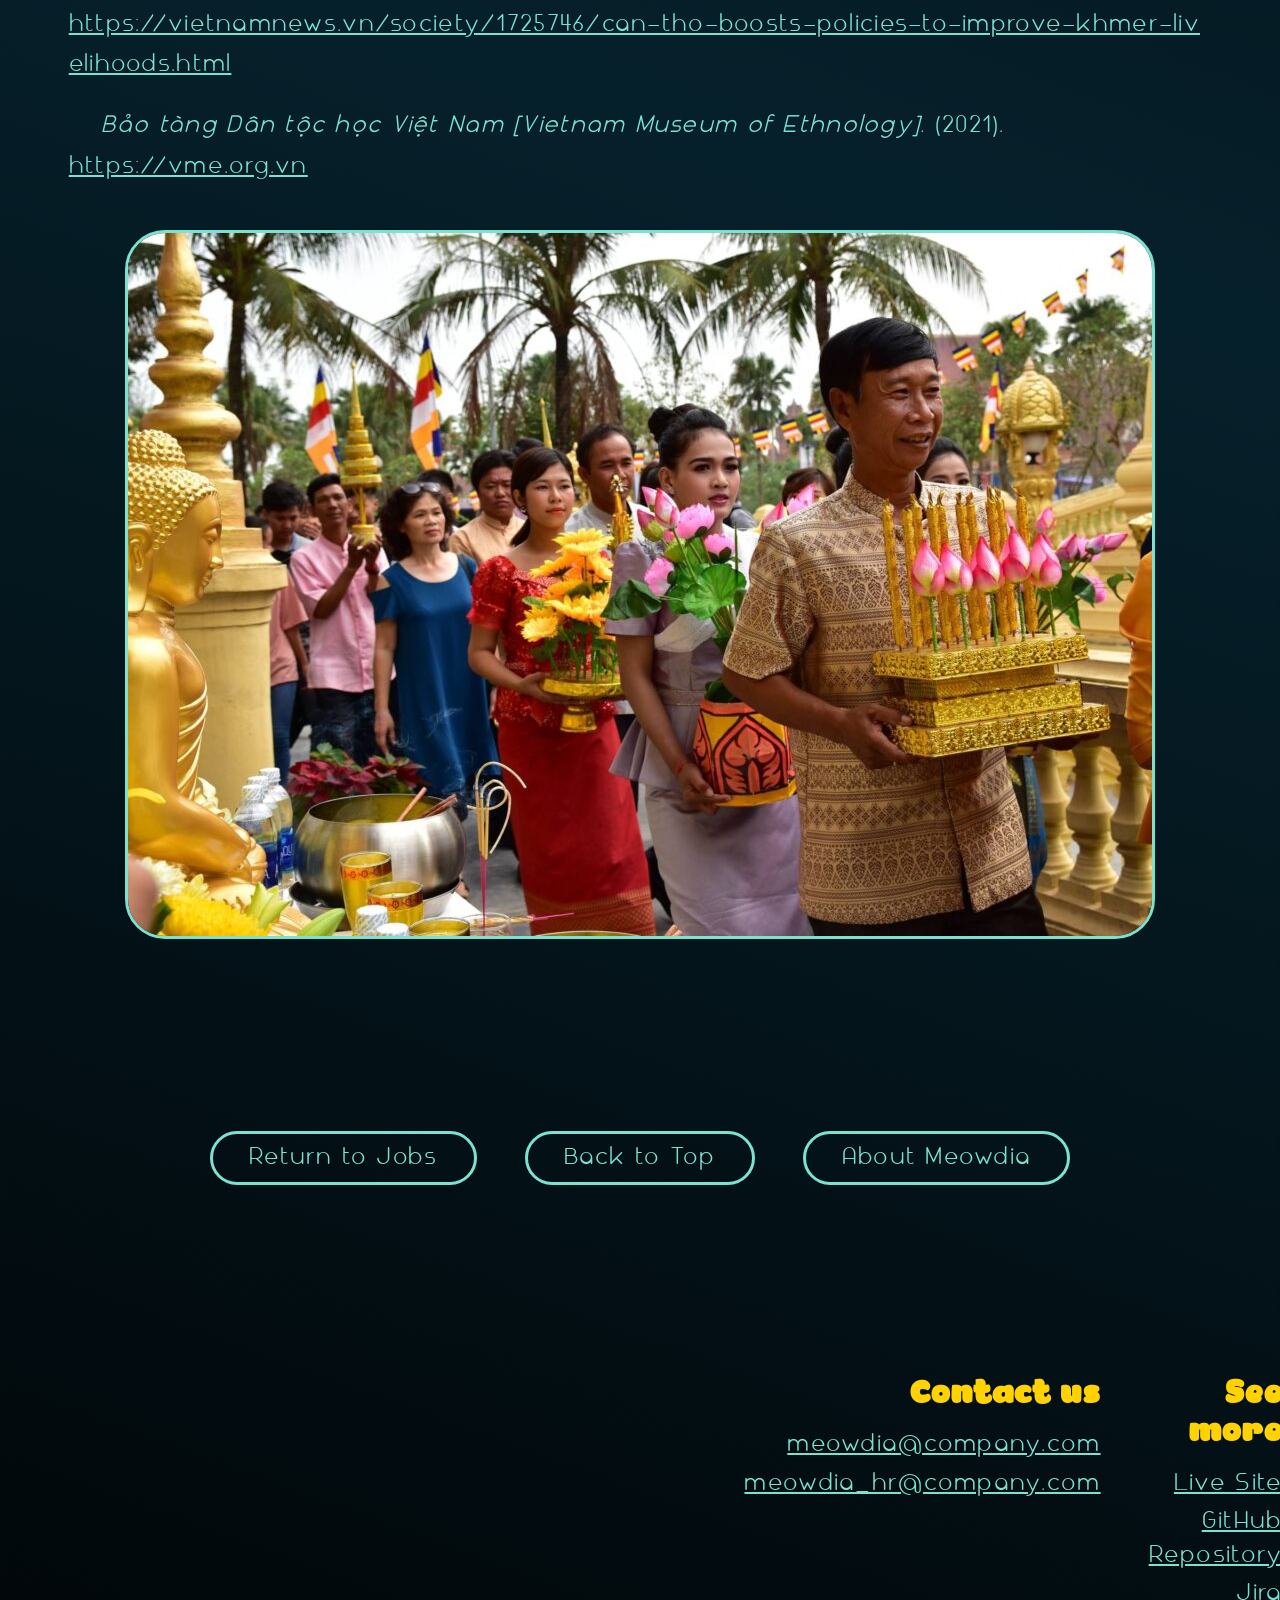
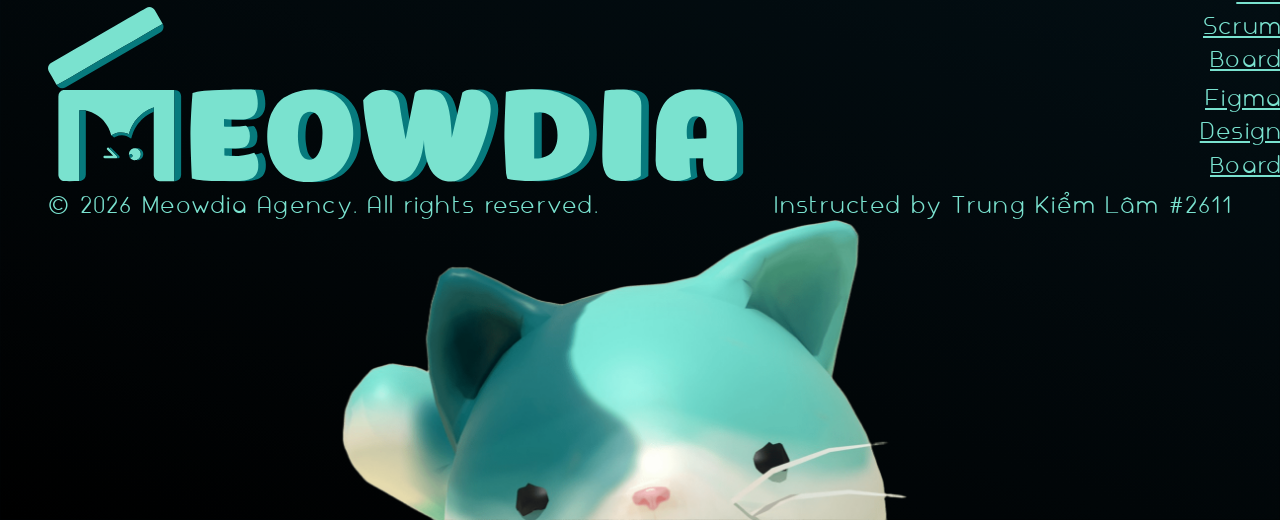
==== commit ceebea93: "Fixed: Fixed font size for table, removed dead speace" ====
--- a/about.html
+++ b/about.html
@@ -116,7 +116,7 @@
                         <li><strong>Class:</strong> COS10026 (Sem 1 AY 26-27)</li>
                         <li><strong>Schedule:</strong>
                             <ul>
-                                <li>Mon - Sun | 9am - 9pm</li>
+                                <li>Friday | 8:00 - 12:00</li>
                             </ul>
                         </li>
                     </ul>
@@ -317,7 +317,7 @@
             <p><em>Bảo tàng Dân tộc học Việt Nam [Vietnam Museum of Ethnology].</em>  (2021).<br>
             <a href="https://www.vme.org.vn/" target="_blank">https://vme.org.vn</a></p>
 
-            <img class="aoc-photo" src="./Media/About/10-facts-about-khmer-new-year-celebration-1690159571-1024x703.jpg">
+            <img class="aoc-photo" src="./Media/About/10-facts-about-khmer-new-year-celebration-1690159571-1024x703.jpg" alt="Photo about Khmer people">
         </article>
 
     </main>
--- a/page_css/About/about.css
+++ b/page_css/About/about.css
@@ -19,7 +19,7 @@
 }
 
 header {
-    min-height: 93vh;
+    min-height: 70vh;
 }
 
 .header-main-content {
@@ -221,6 +221,7 @@
     text-align: left;
     border-bottom: var(--yellow-border);
     border-right: var(--yellow-border);
+    font-size: var(--body-font-size);
 }
 
 th:last-child, td:last-child {
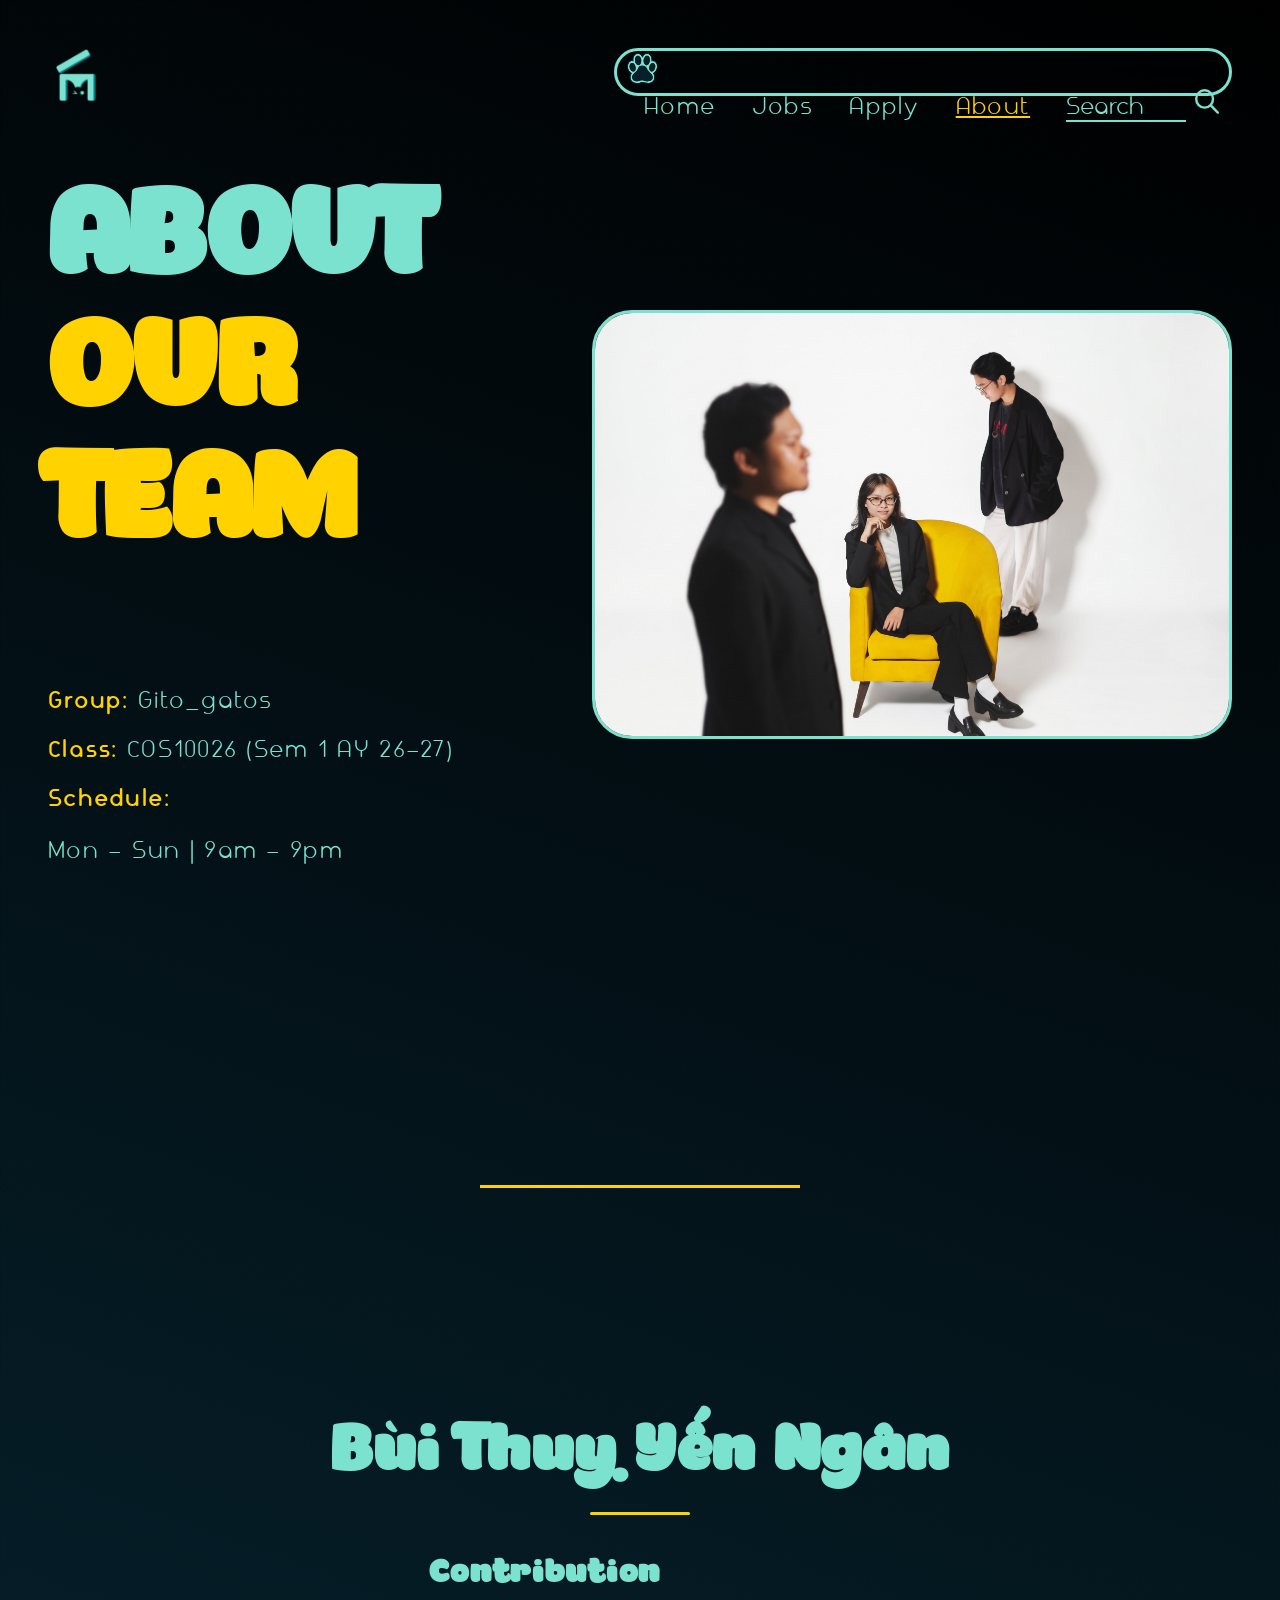
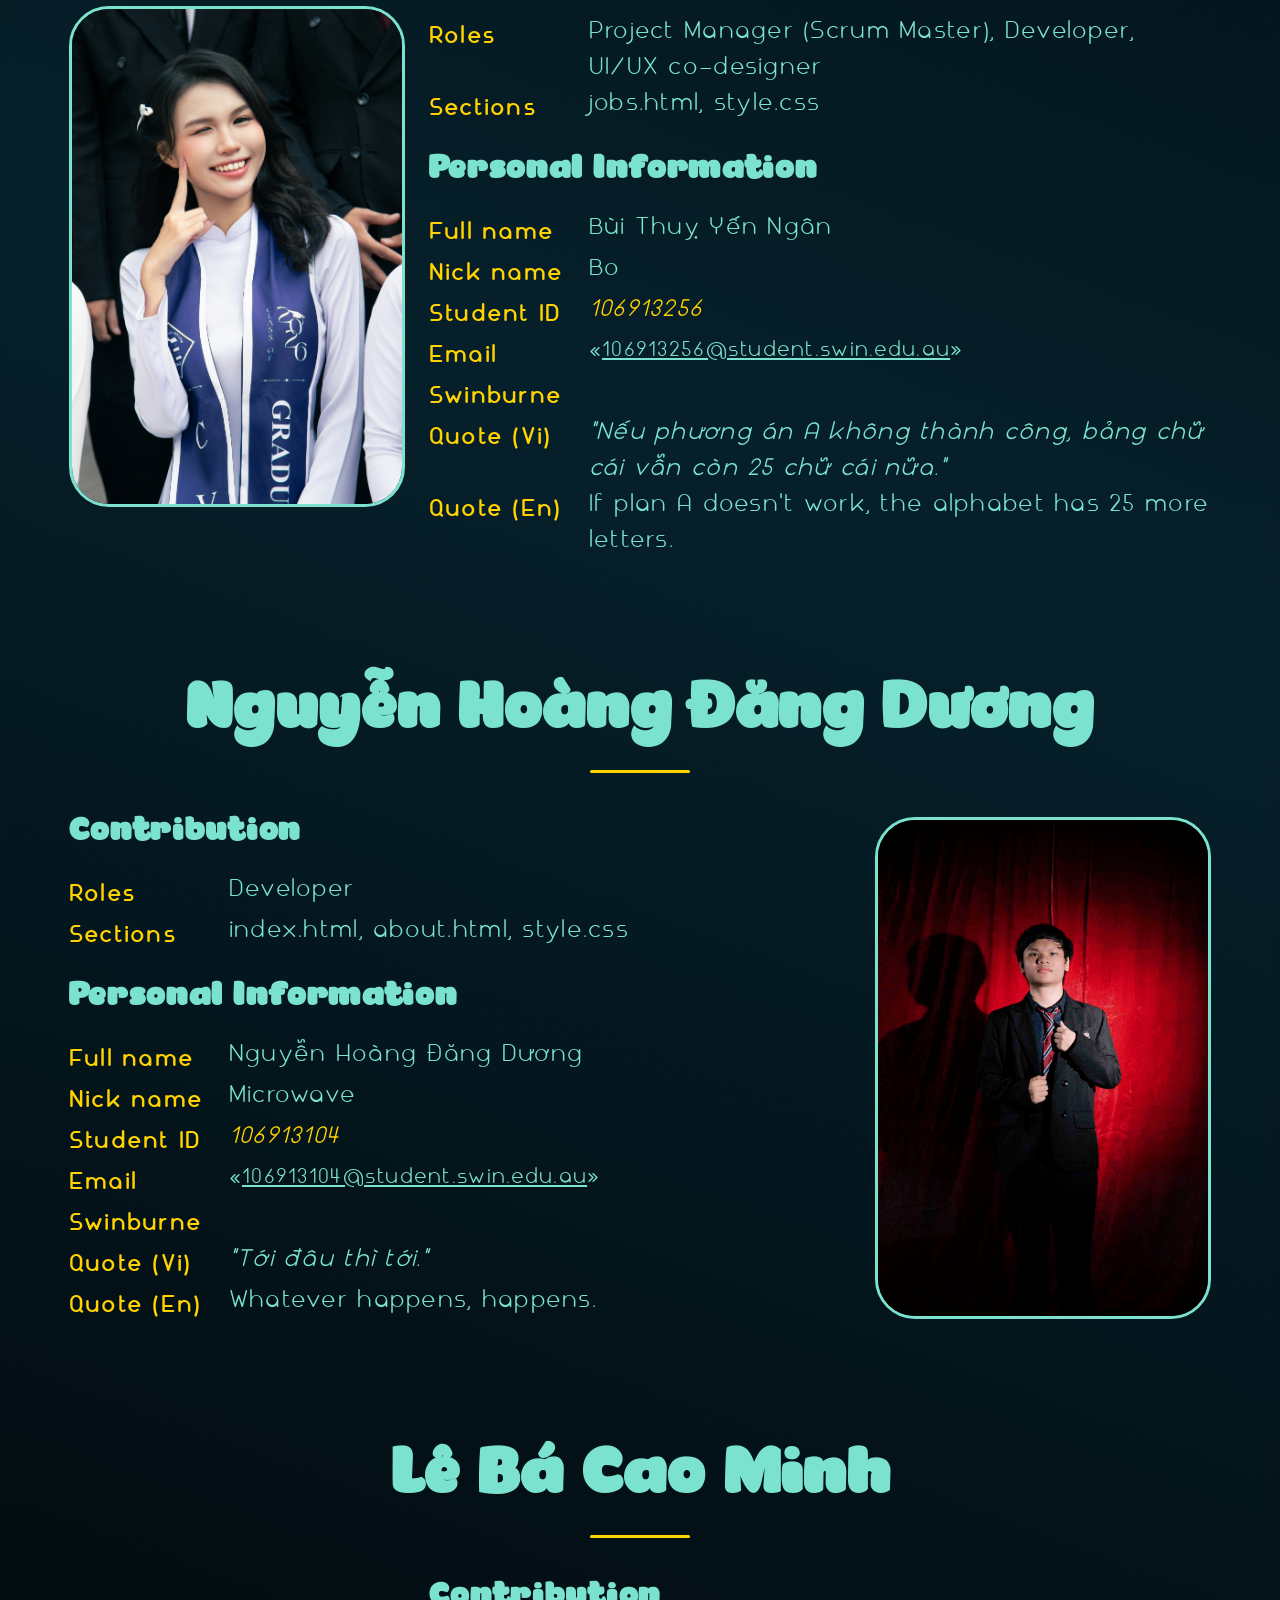
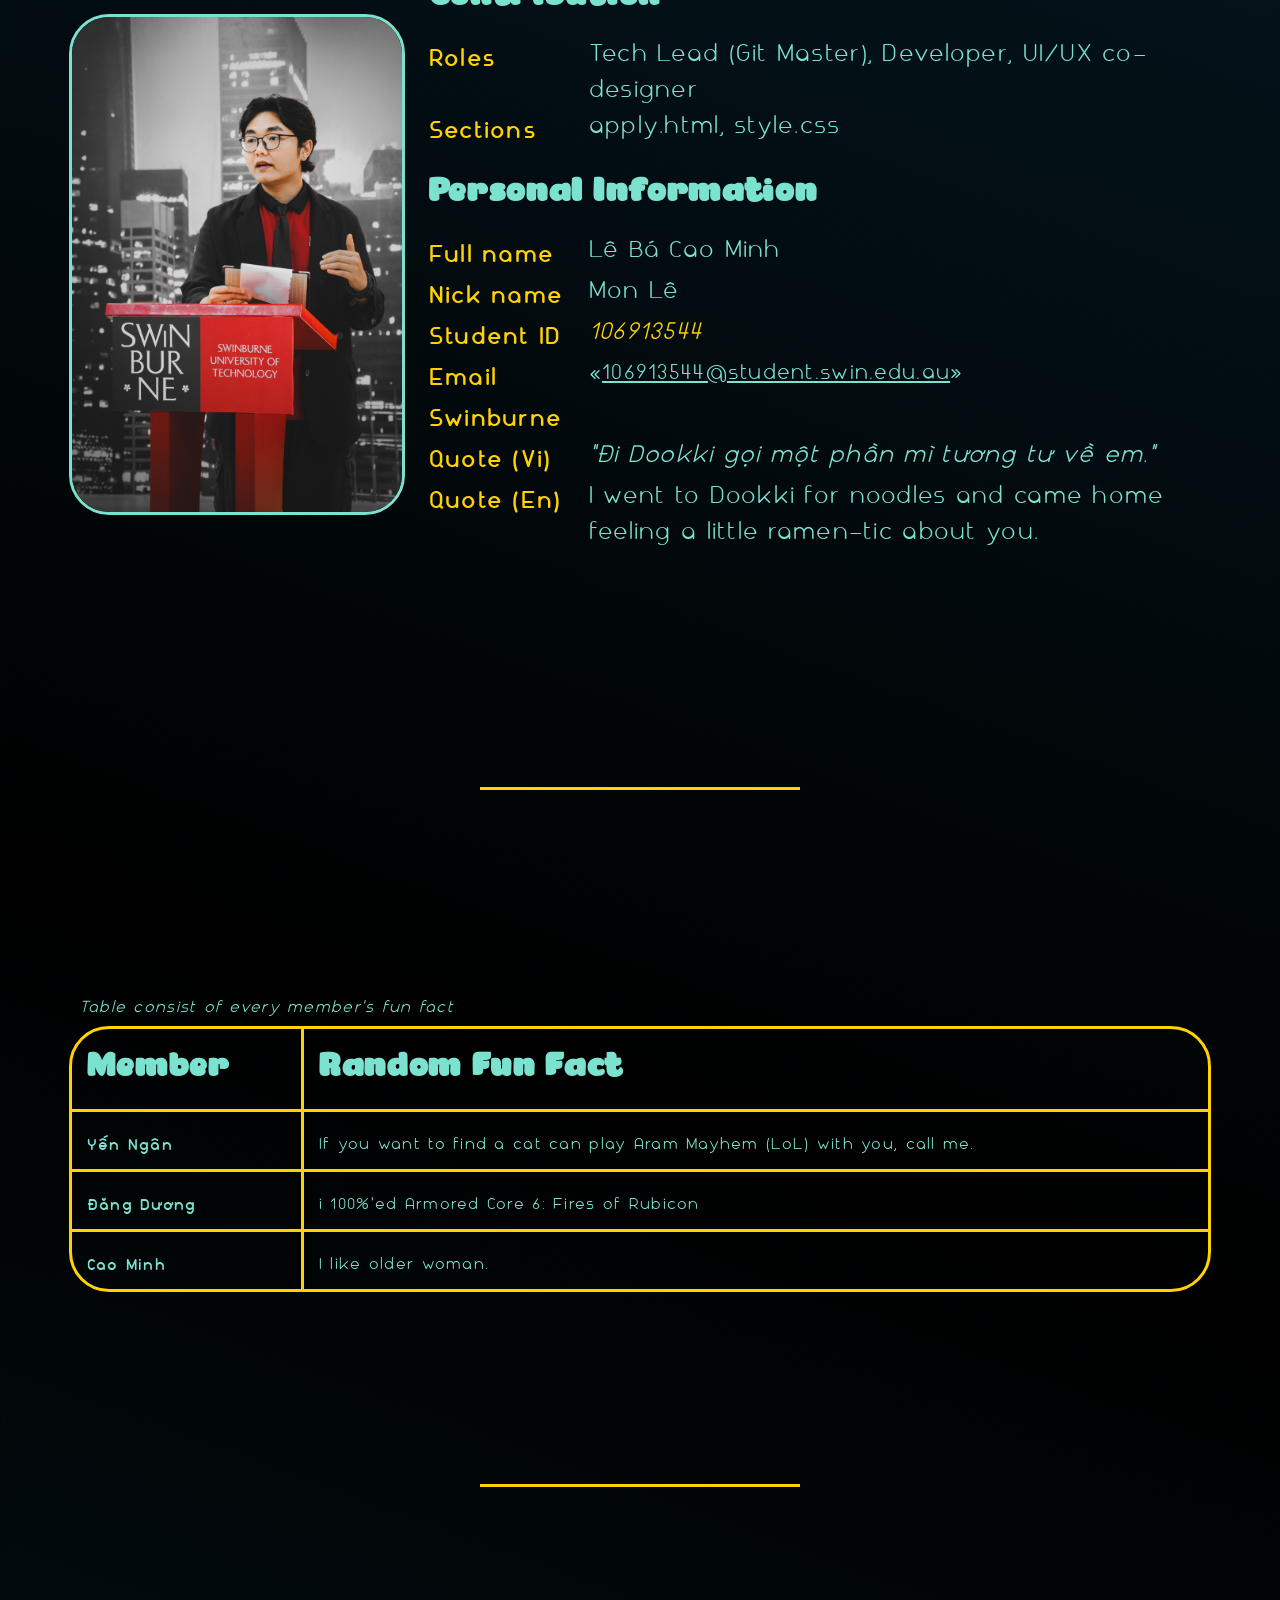
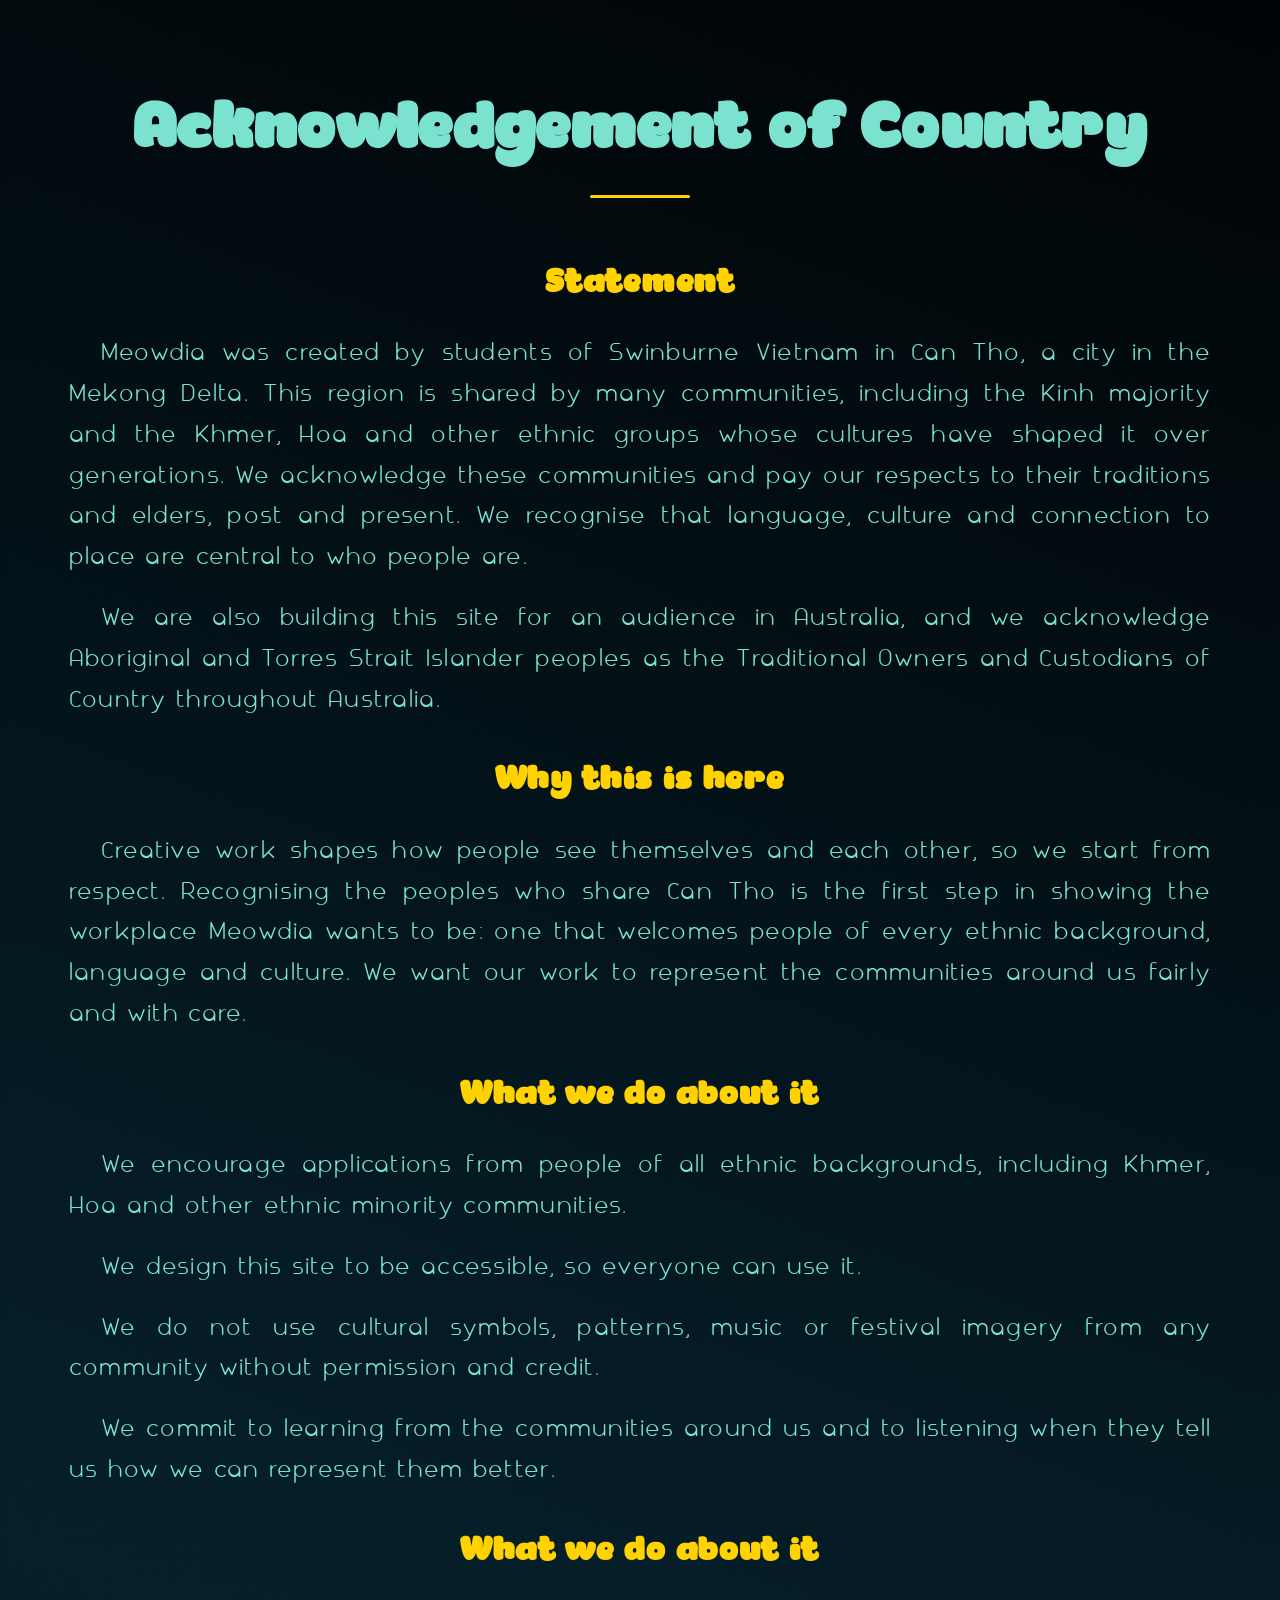
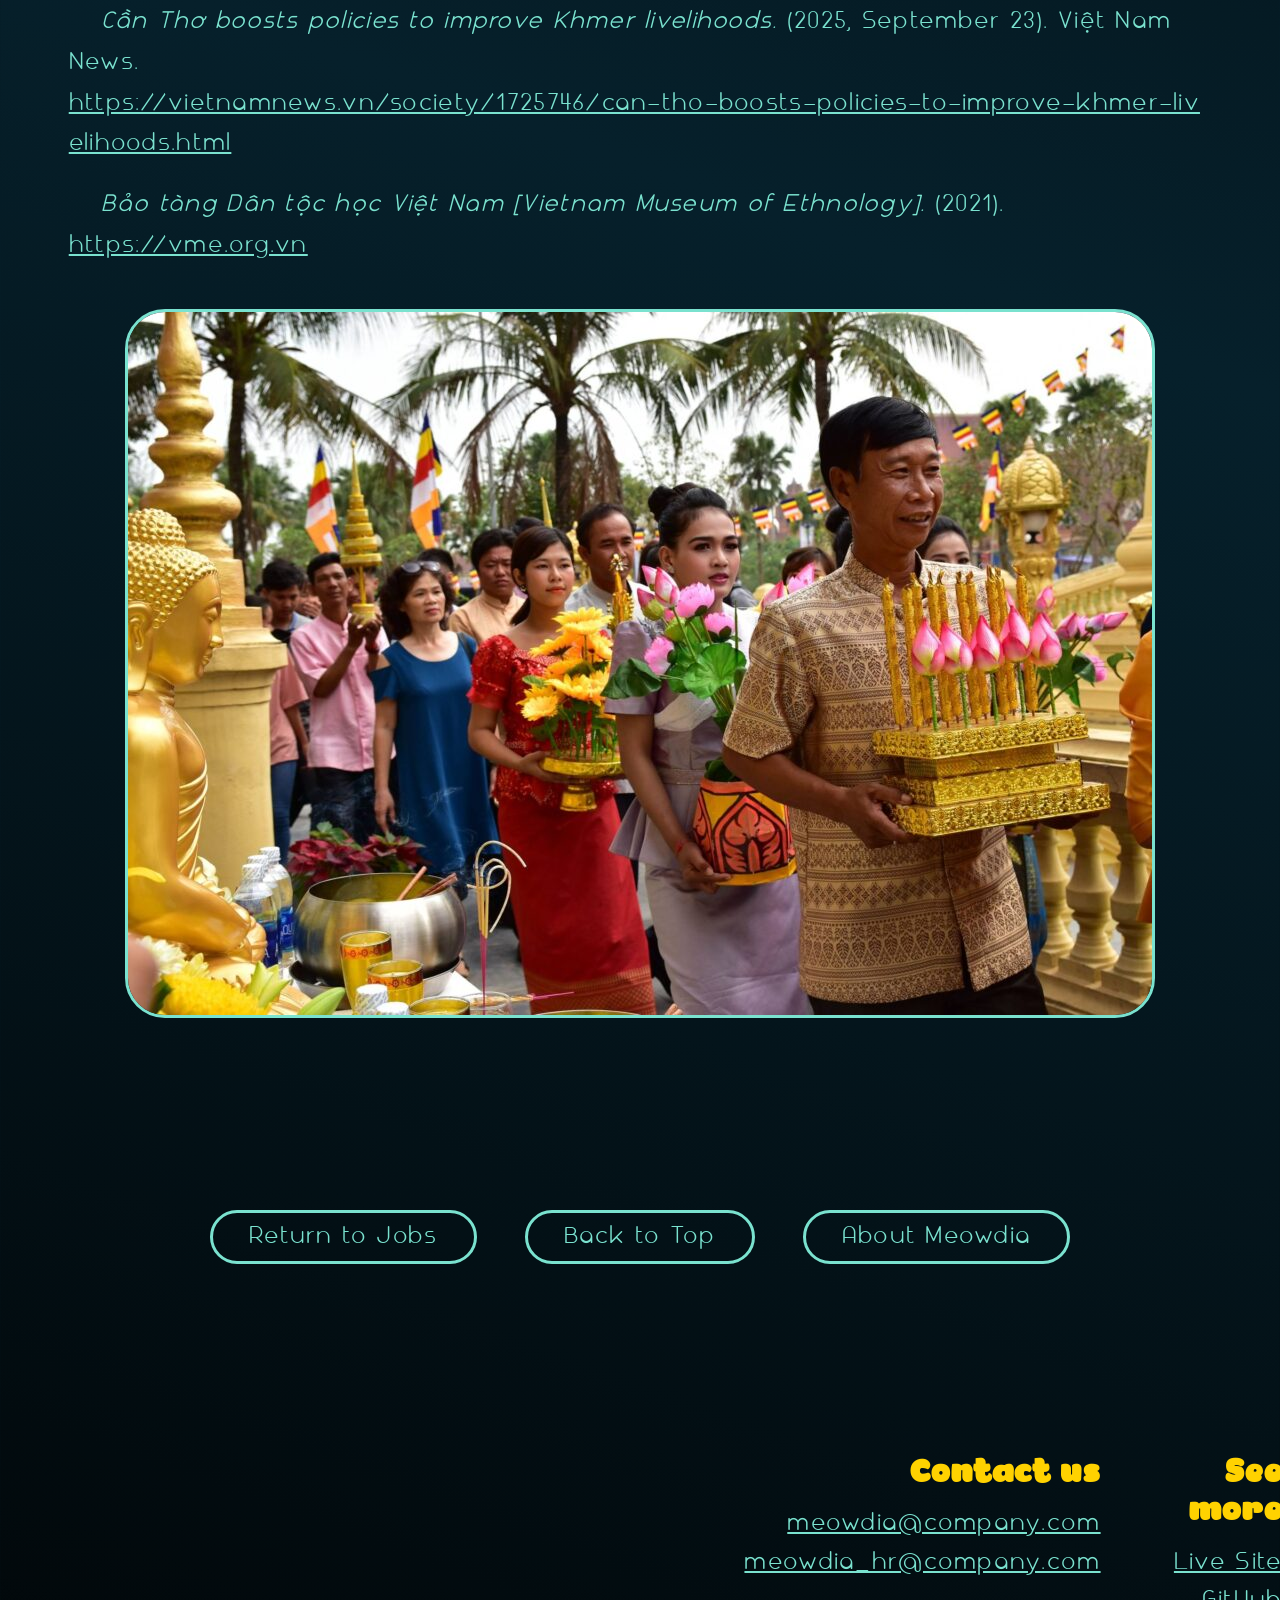
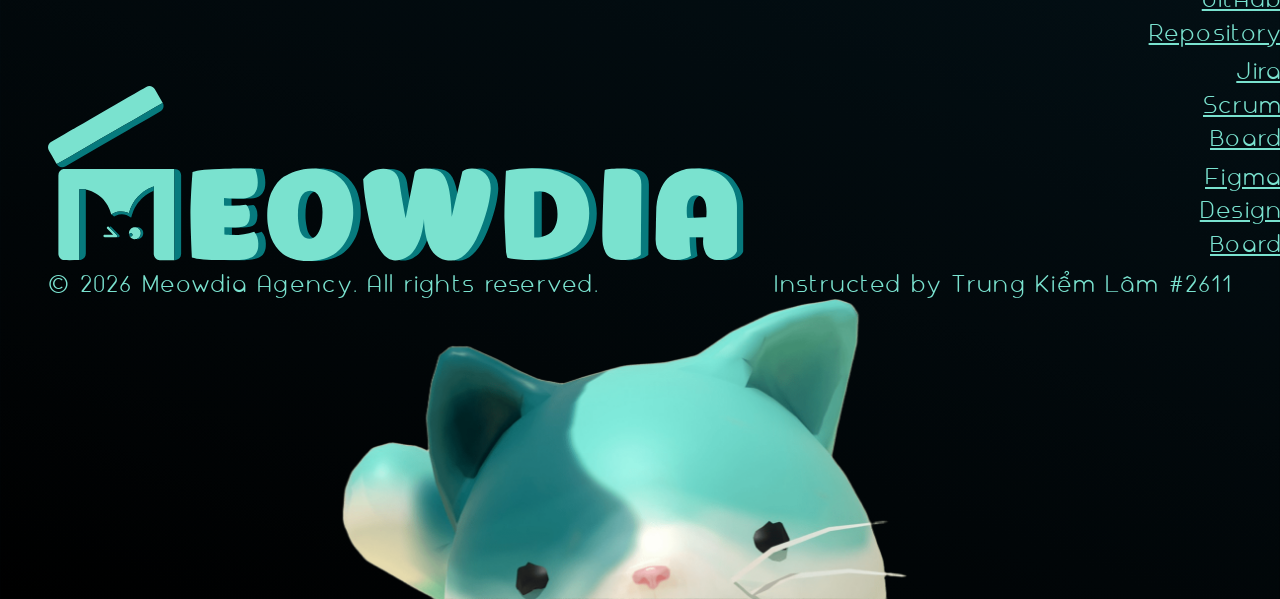
==== commit 580d20bc: "Revert "Fixed: Changed title, fixed font size and removed dead space in about" This reverts commit 7" ====
--- a/about.html
+++ b/about.html
@@ -116,7 +116,7 @@
                         <li><strong>Class:</strong> COS10026 (Sem 1 AY 26-27)</li>
                         <li><strong>Schedule:</strong>
                             <ul>
-                                <li>Friday | 8:00 - 12:00</li>
+                                <li>Mon - Sun | 9am - 9pm</li>
                             </ul>
                         </li>
                     </ul>
@@ -317,7 +317,7 @@
             <p><em>Bảo tàng Dân tộc học Việt Nam [Vietnam Museum of Ethnology].</em>  (2021).<br>
             <a href="https://www.vme.org.vn/" target="_blank">https://vme.org.vn</a></p>
 
-            <img class="aoc-photo" src="./Media/About/10-facts-about-khmer-new-year-celebration-1690159571-1024x703.jpg" alt="Photo about Khmer people">
+            <img class="aoc-photo" src="./Media/About/10-facts-about-khmer-new-year-celebration-1690159571-1024x703.jpg">
         </article>
 
     </main>
--- a/page_css/About/about.css
+++ b/page_css/About/about.css
@@ -19,7 +19,7 @@
 }
 
 header {
-    min-height: 70vh;
+    min-height: 93vh;
 }
 
 .header-main-content {
@@ -221,7 +221,6 @@
     text-align: left;
     border-bottom: var(--yellow-border);
     border-right: var(--yellow-border);
-    font-size: var(--body-font-size);
 }
 
 th:last-child, td:last-child {
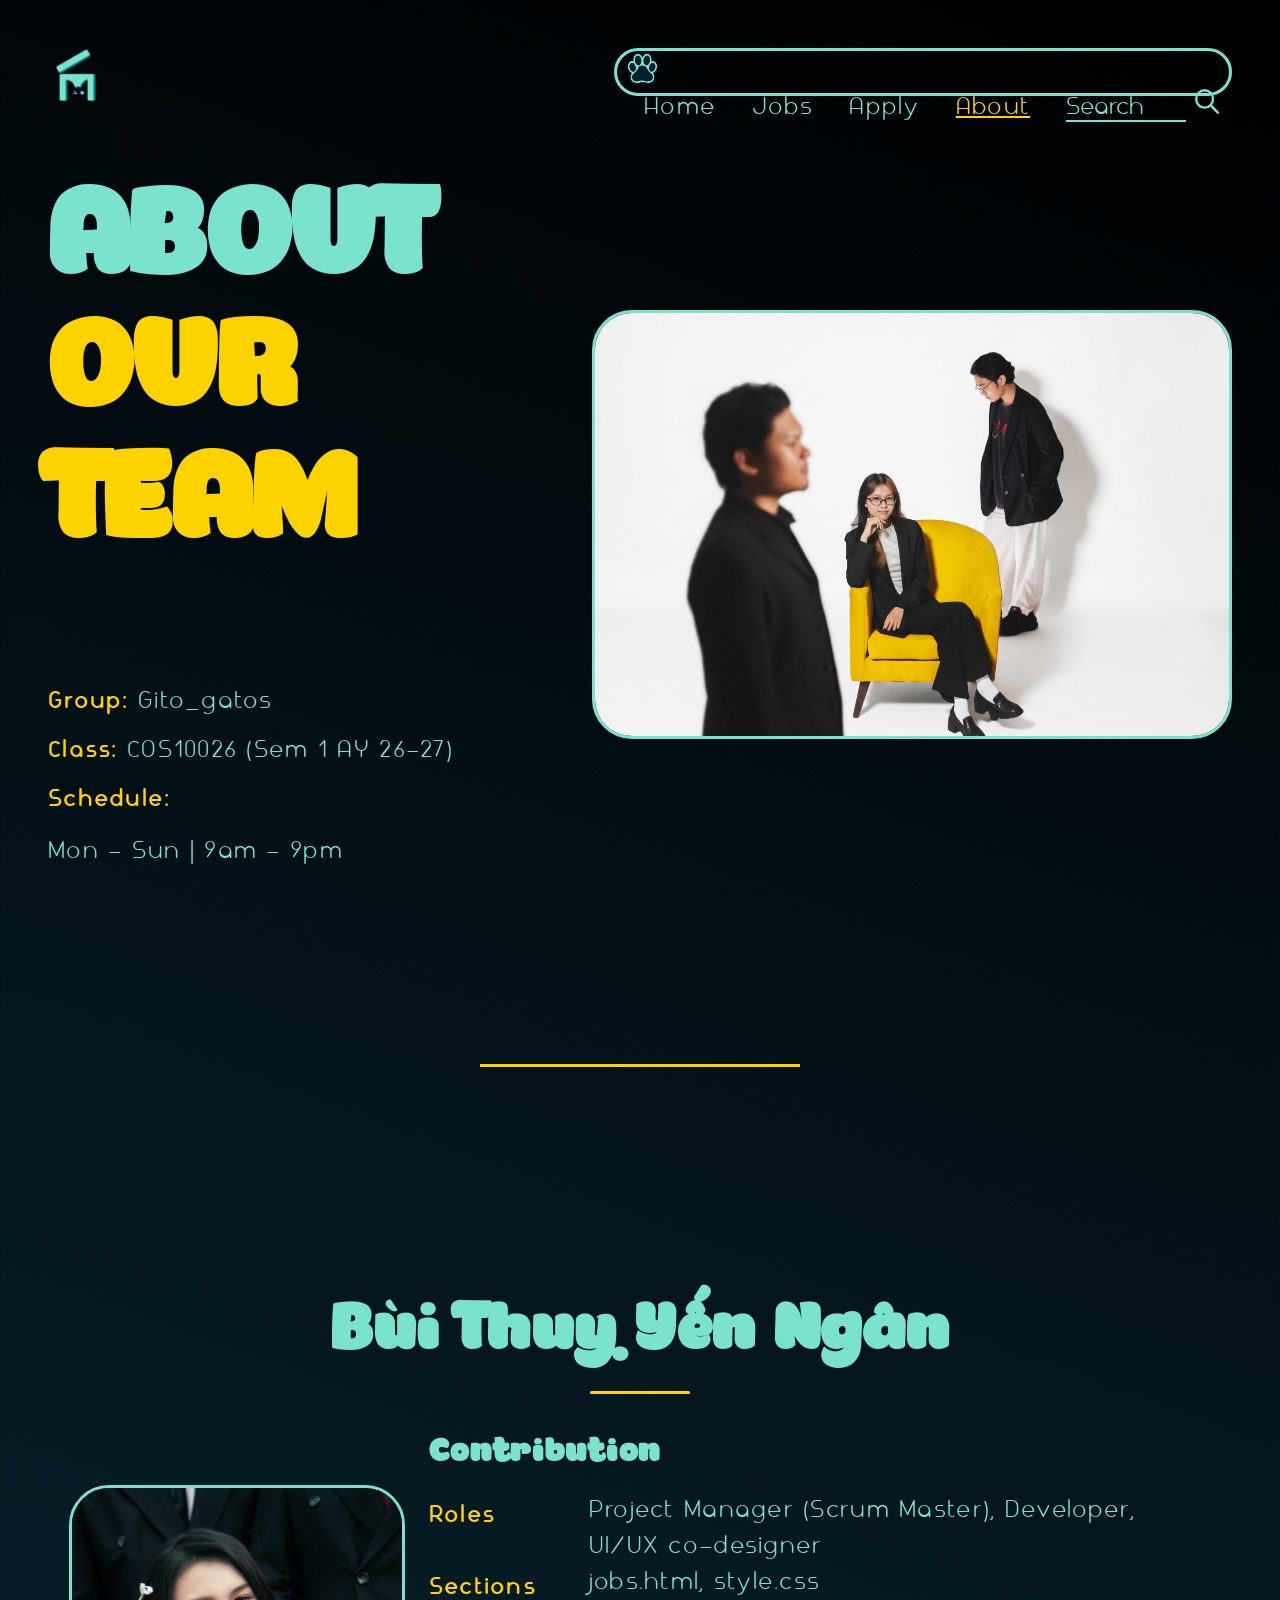
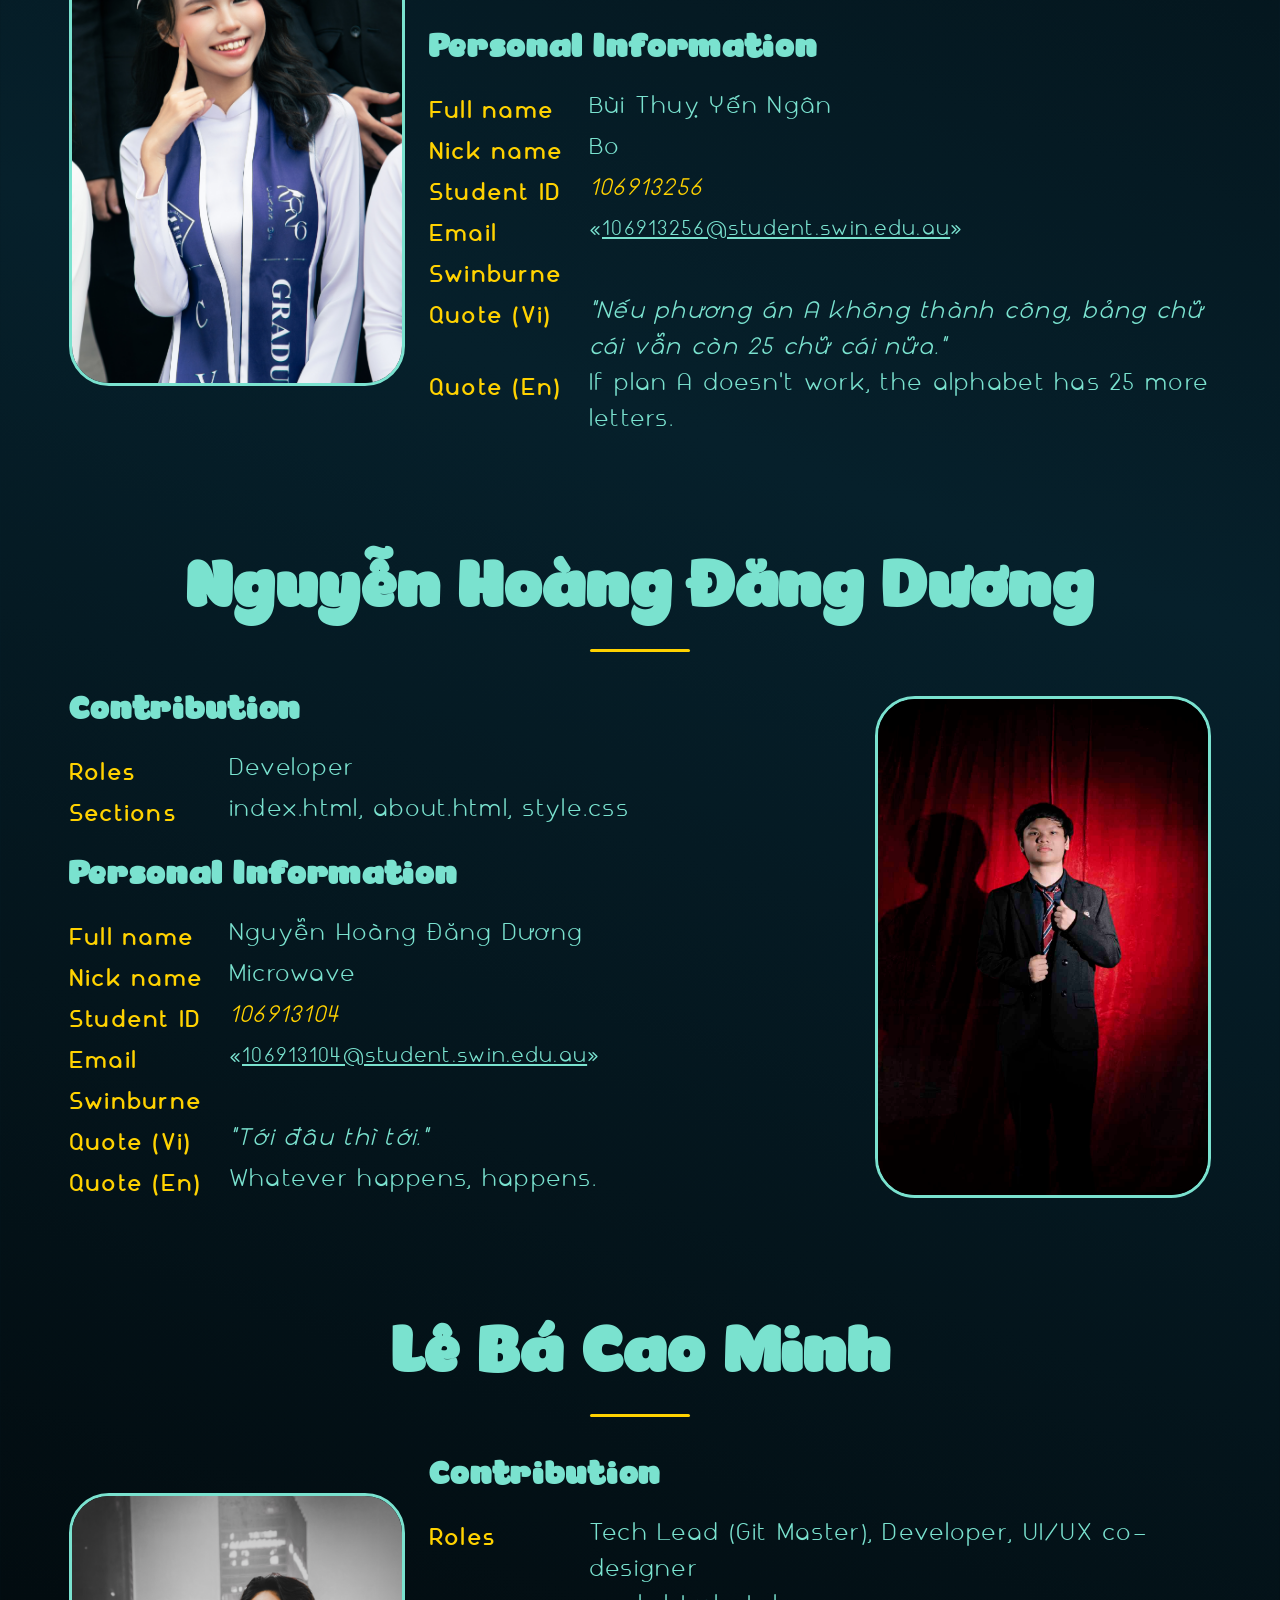
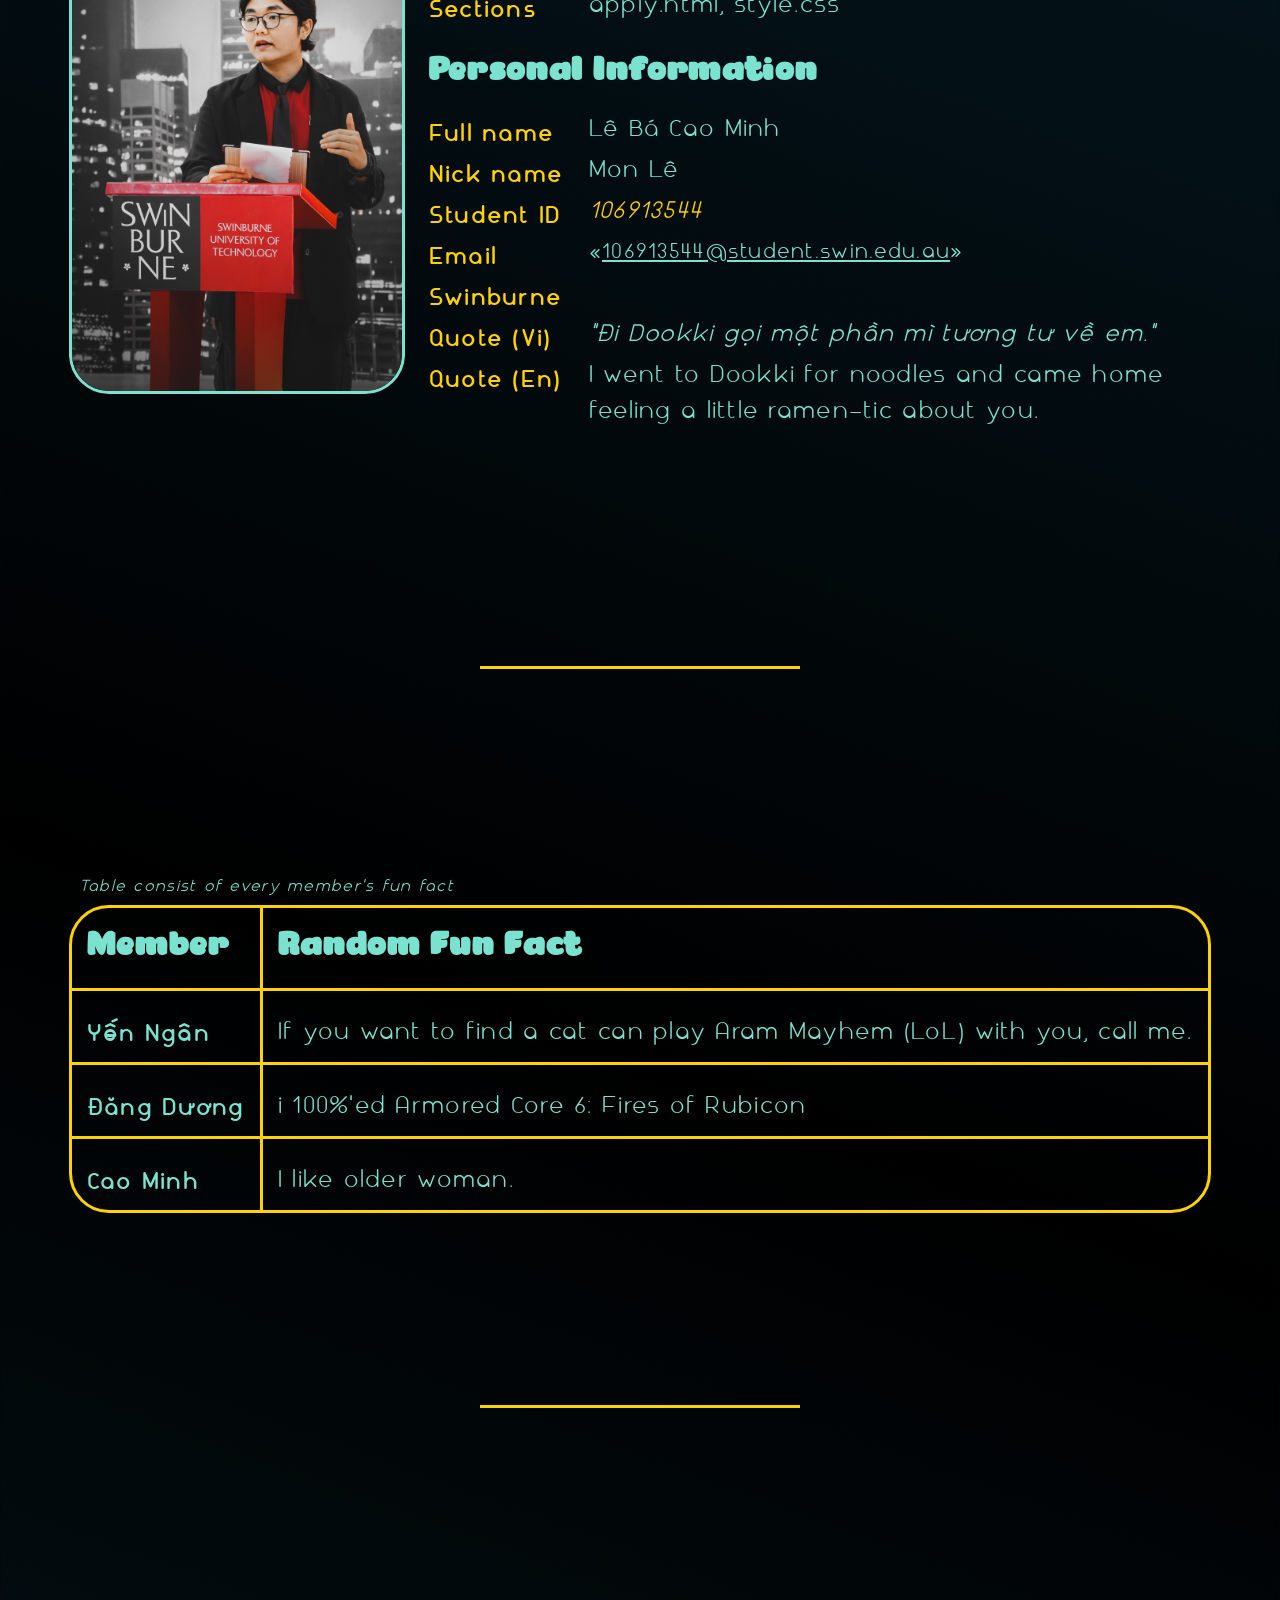
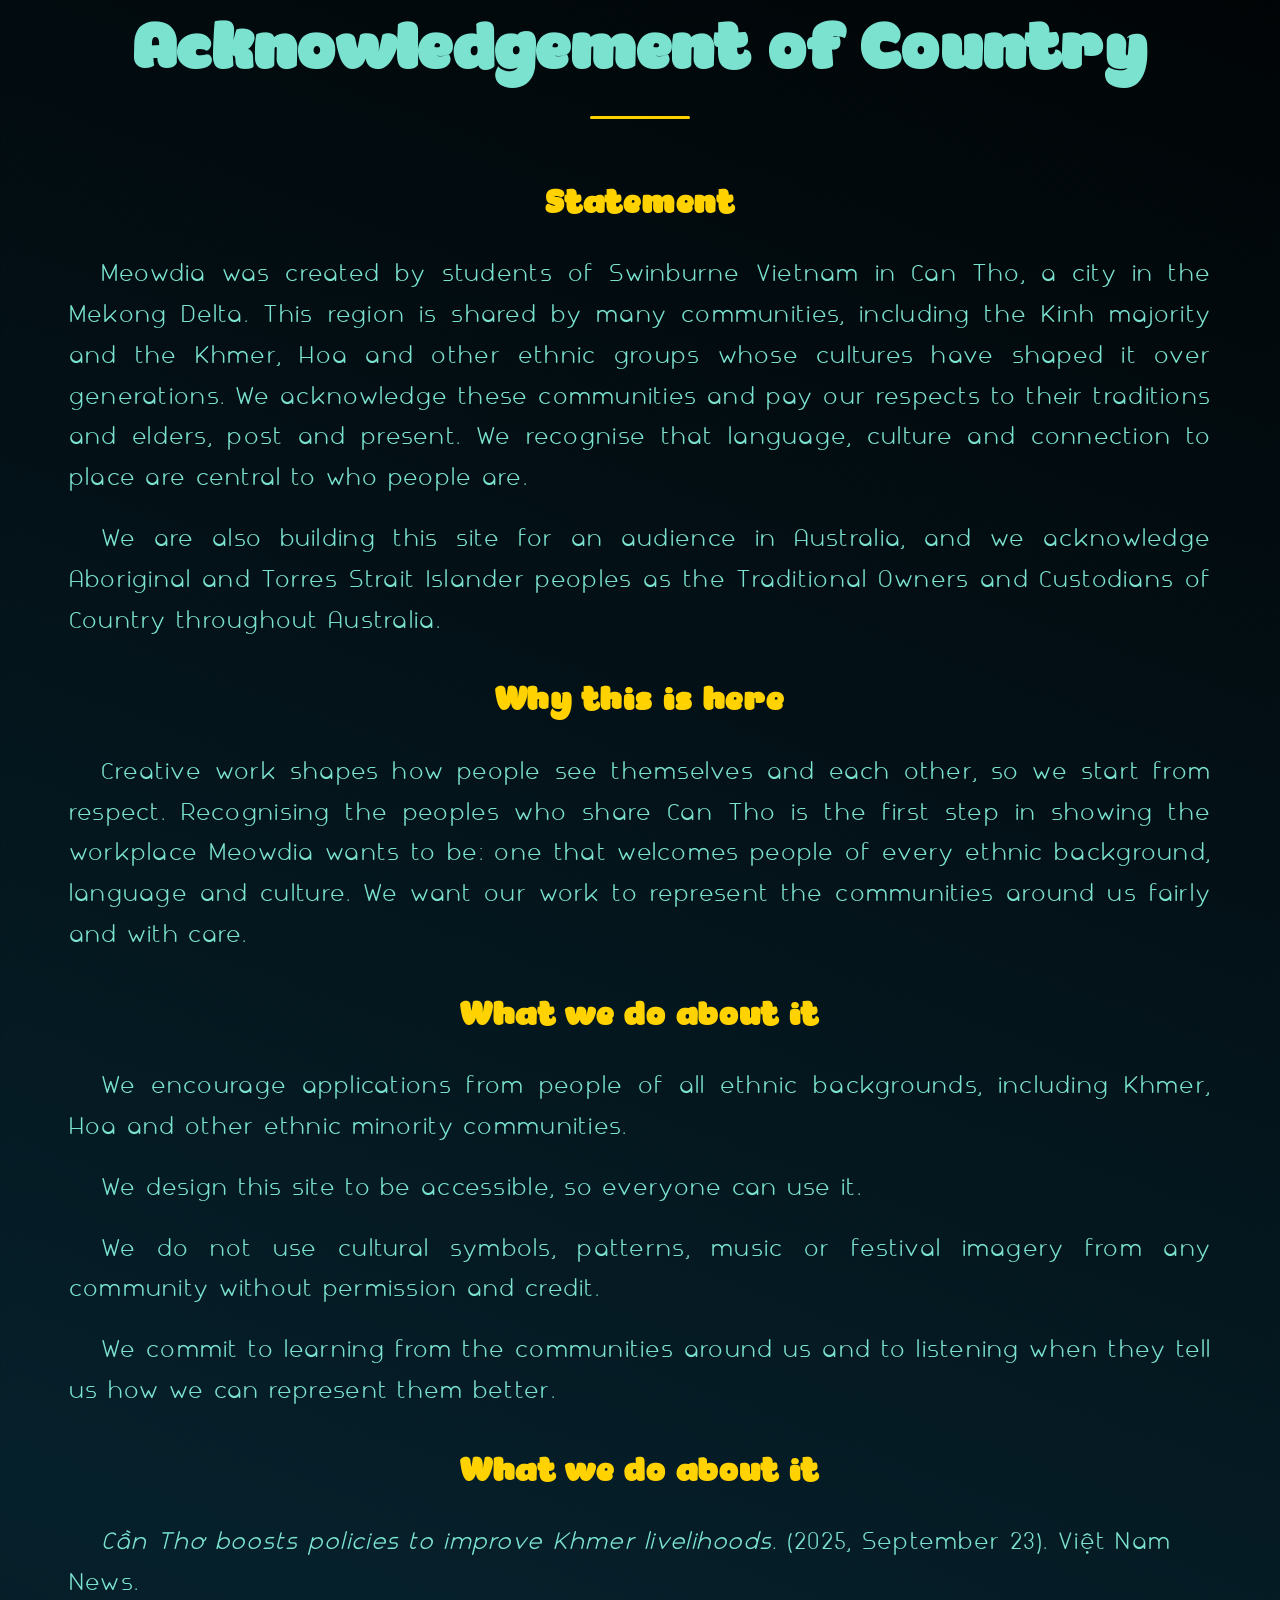
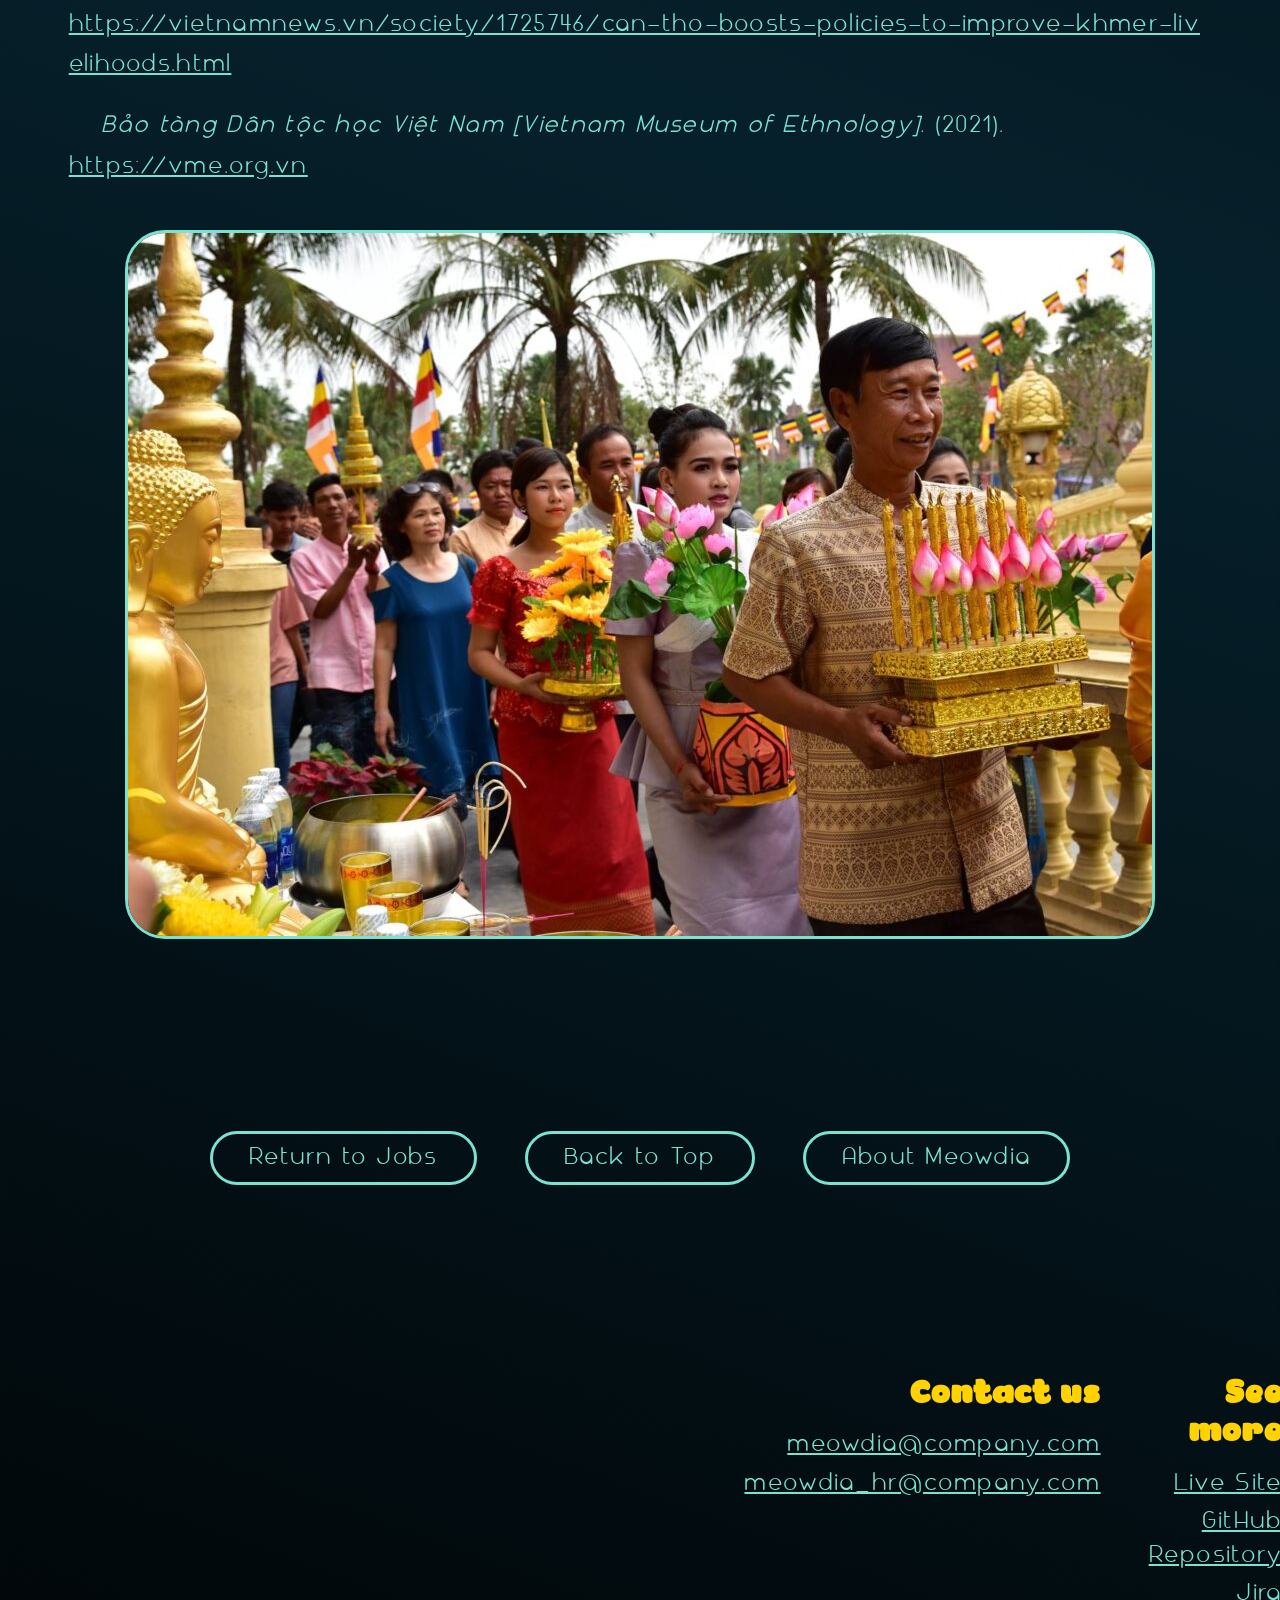
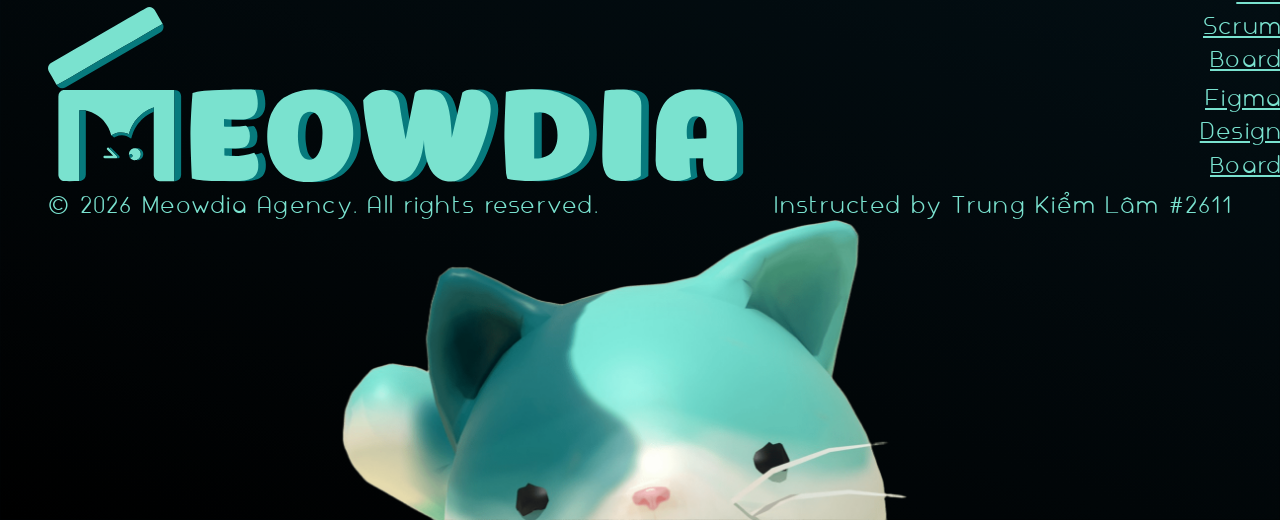
==== commit 38b84699: "Fixed: Changed title, fixed font size and removed dead space in about" ====
--- a/about.html
+++ b/about.html
@@ -19,7 +19,7 @@
     <meta name="viewport" content="width=device-width, initial-scale=1.0">
     <meta name="author" content="Duong">
     <meta name="description" content="This page give a short introduction about our team and information about each member. With Acknowledgement of Country at the end.">
-    <title>About Us - Meowdia</title>
+    <title>About Us - Meowdia Agency</title>
     <link rel="icon" type="image/x-icon" href="Media/Navigation_bar/logo-ngan.svg">
     <link rel="stylesheet" href="styles.css">
     <link rel="stylesheet" href="page_css/About/about.css">
--- a/page_css/About/about.css
+++ b/page_css/About/about.css
@@ -19,7 +19,7 @@
 }
 
 header {
-    min-height: 93vh;
+    min-height: 70vh;
 }
 
 .header-main-content {
@@ -221,6 +221,7 @@
     text-align: left;
     border-bottom: var(--yellow-border);
     border-right: var(--yellow-border);
+    font-size: var(--body-font-size);
 }
 
 th:last-child, td:last-child {
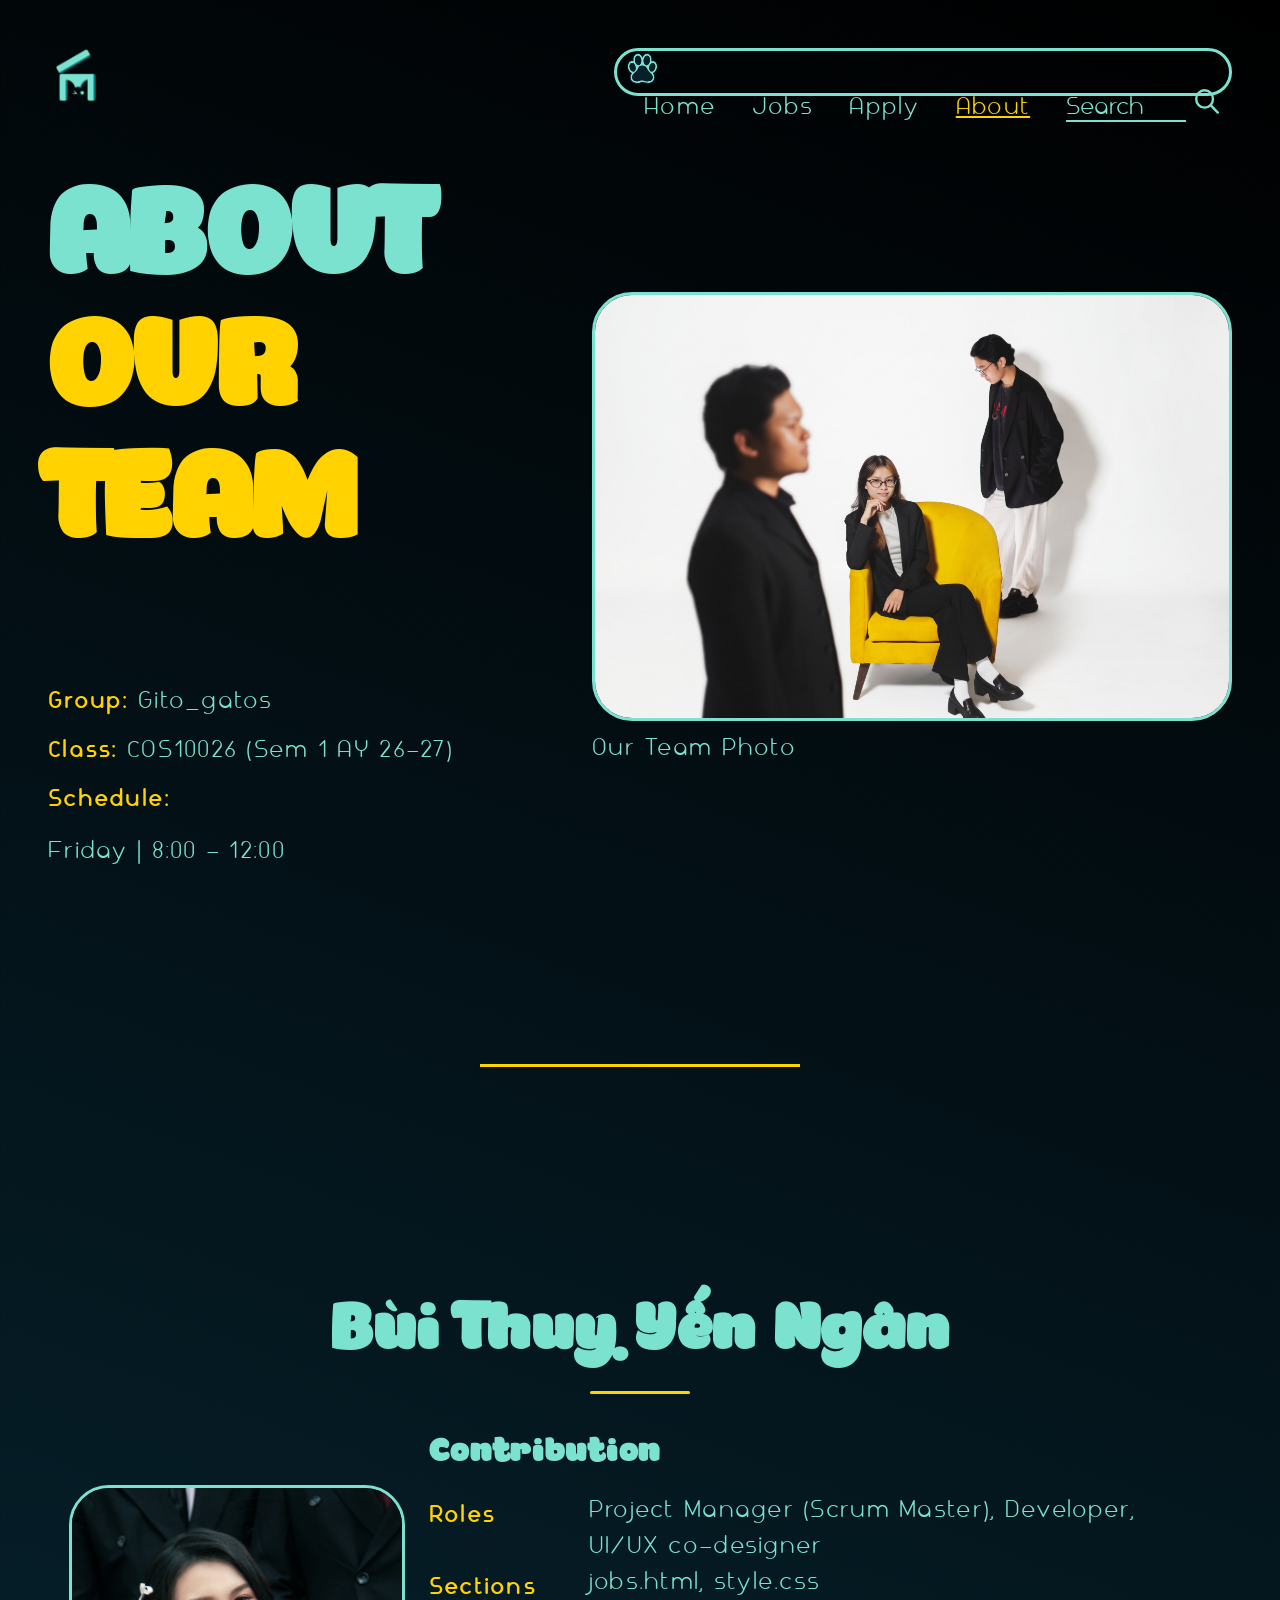
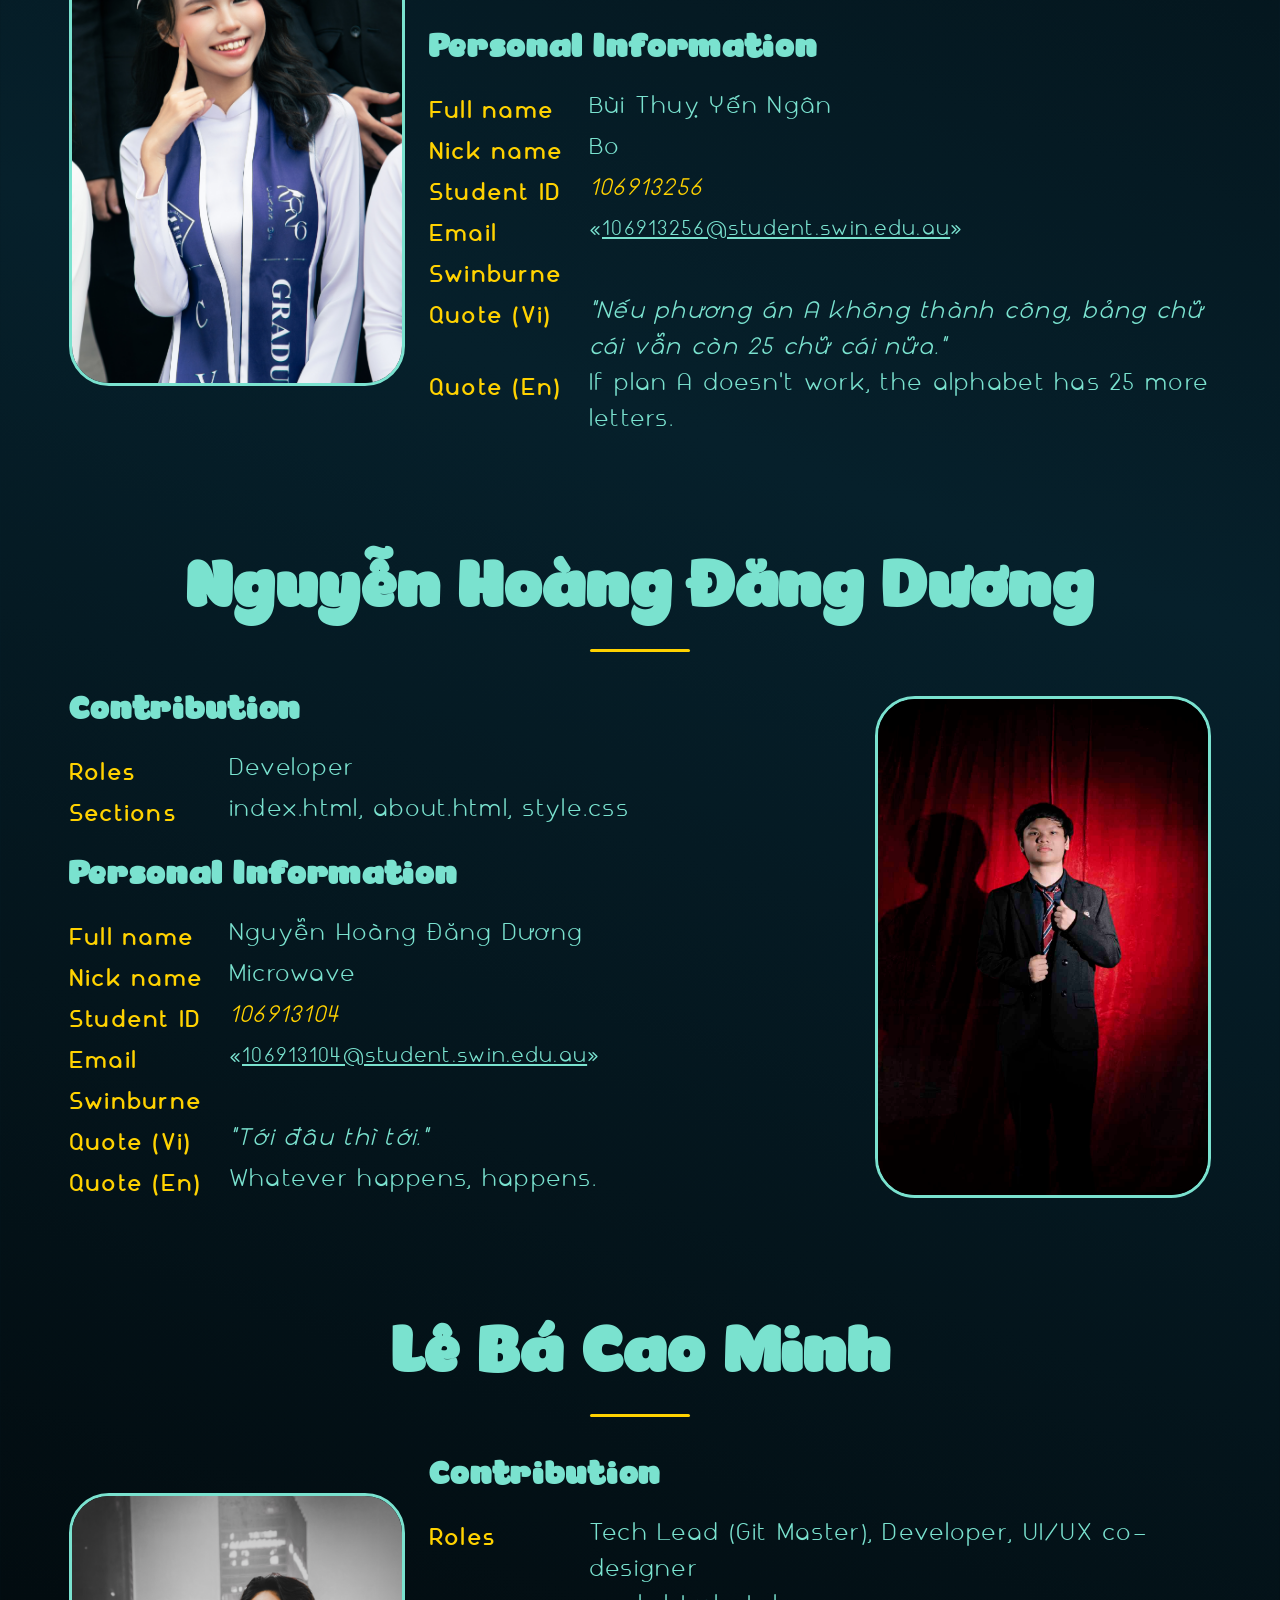
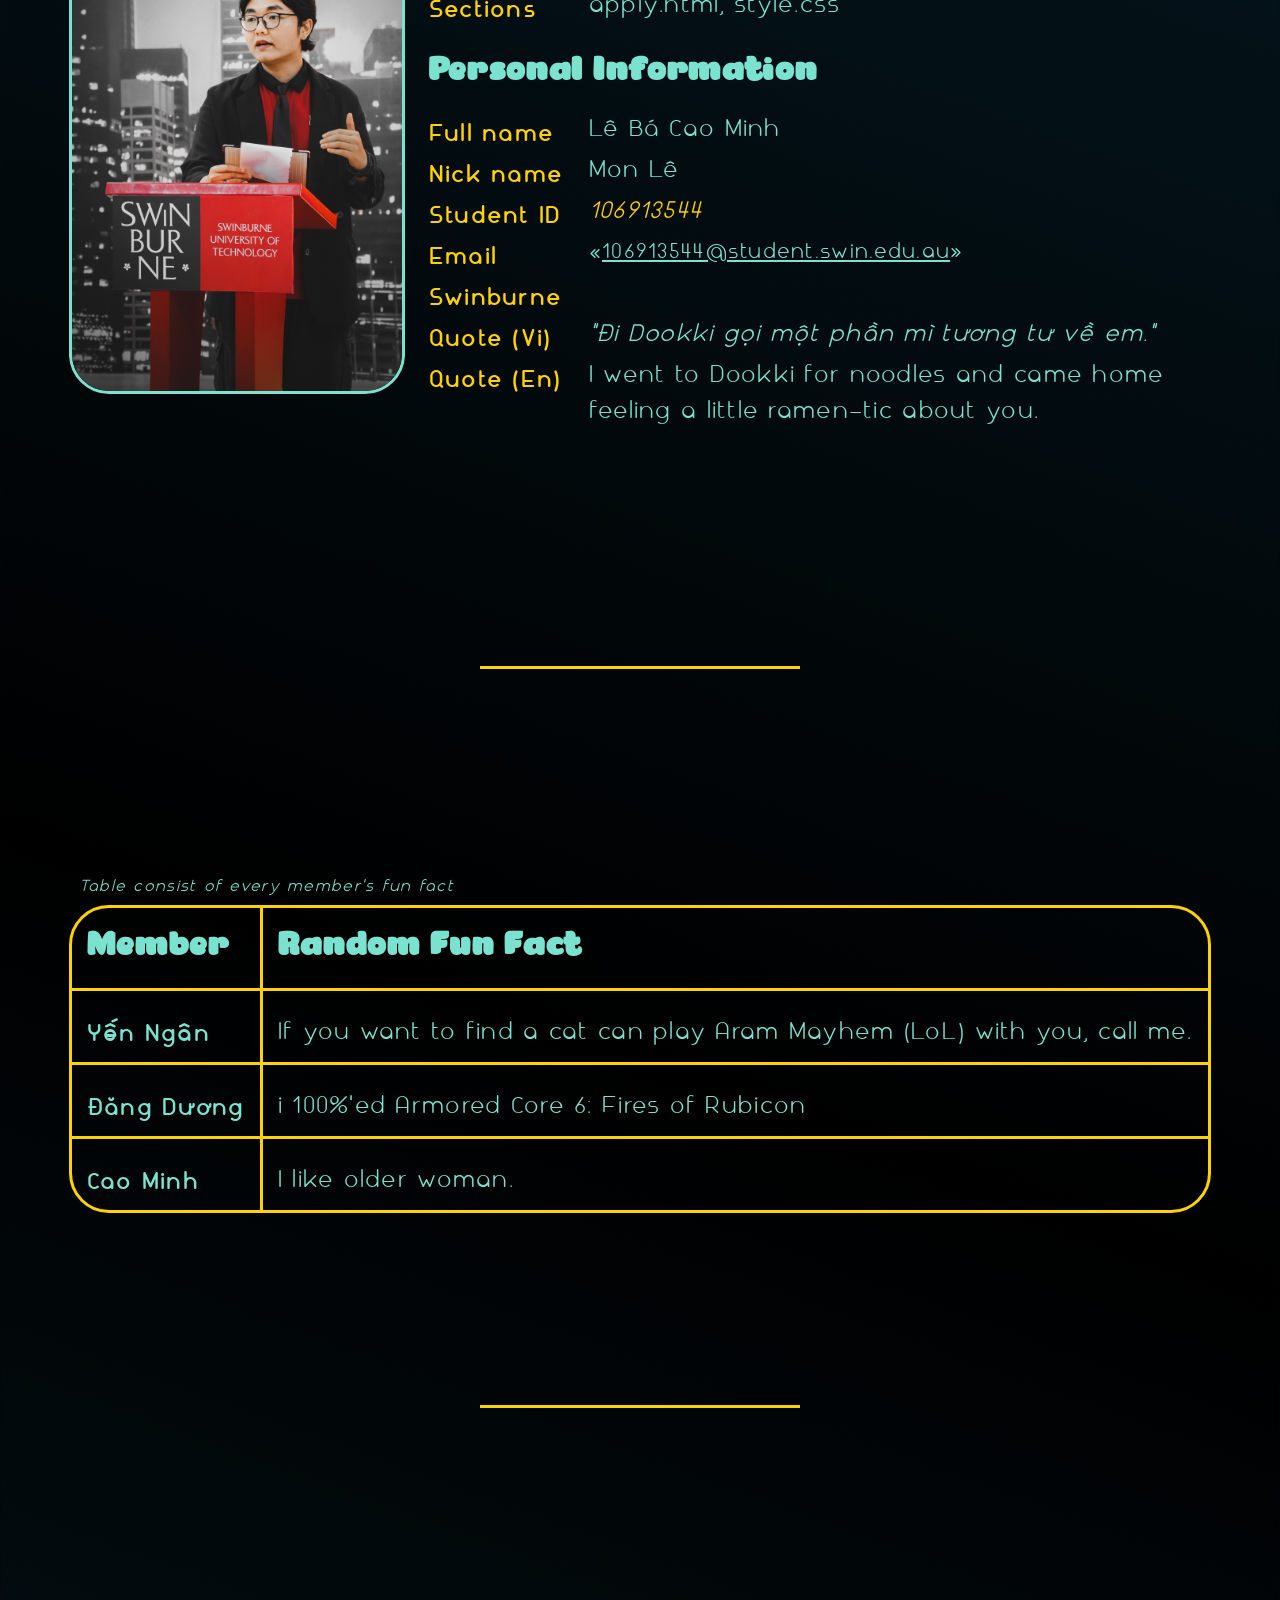
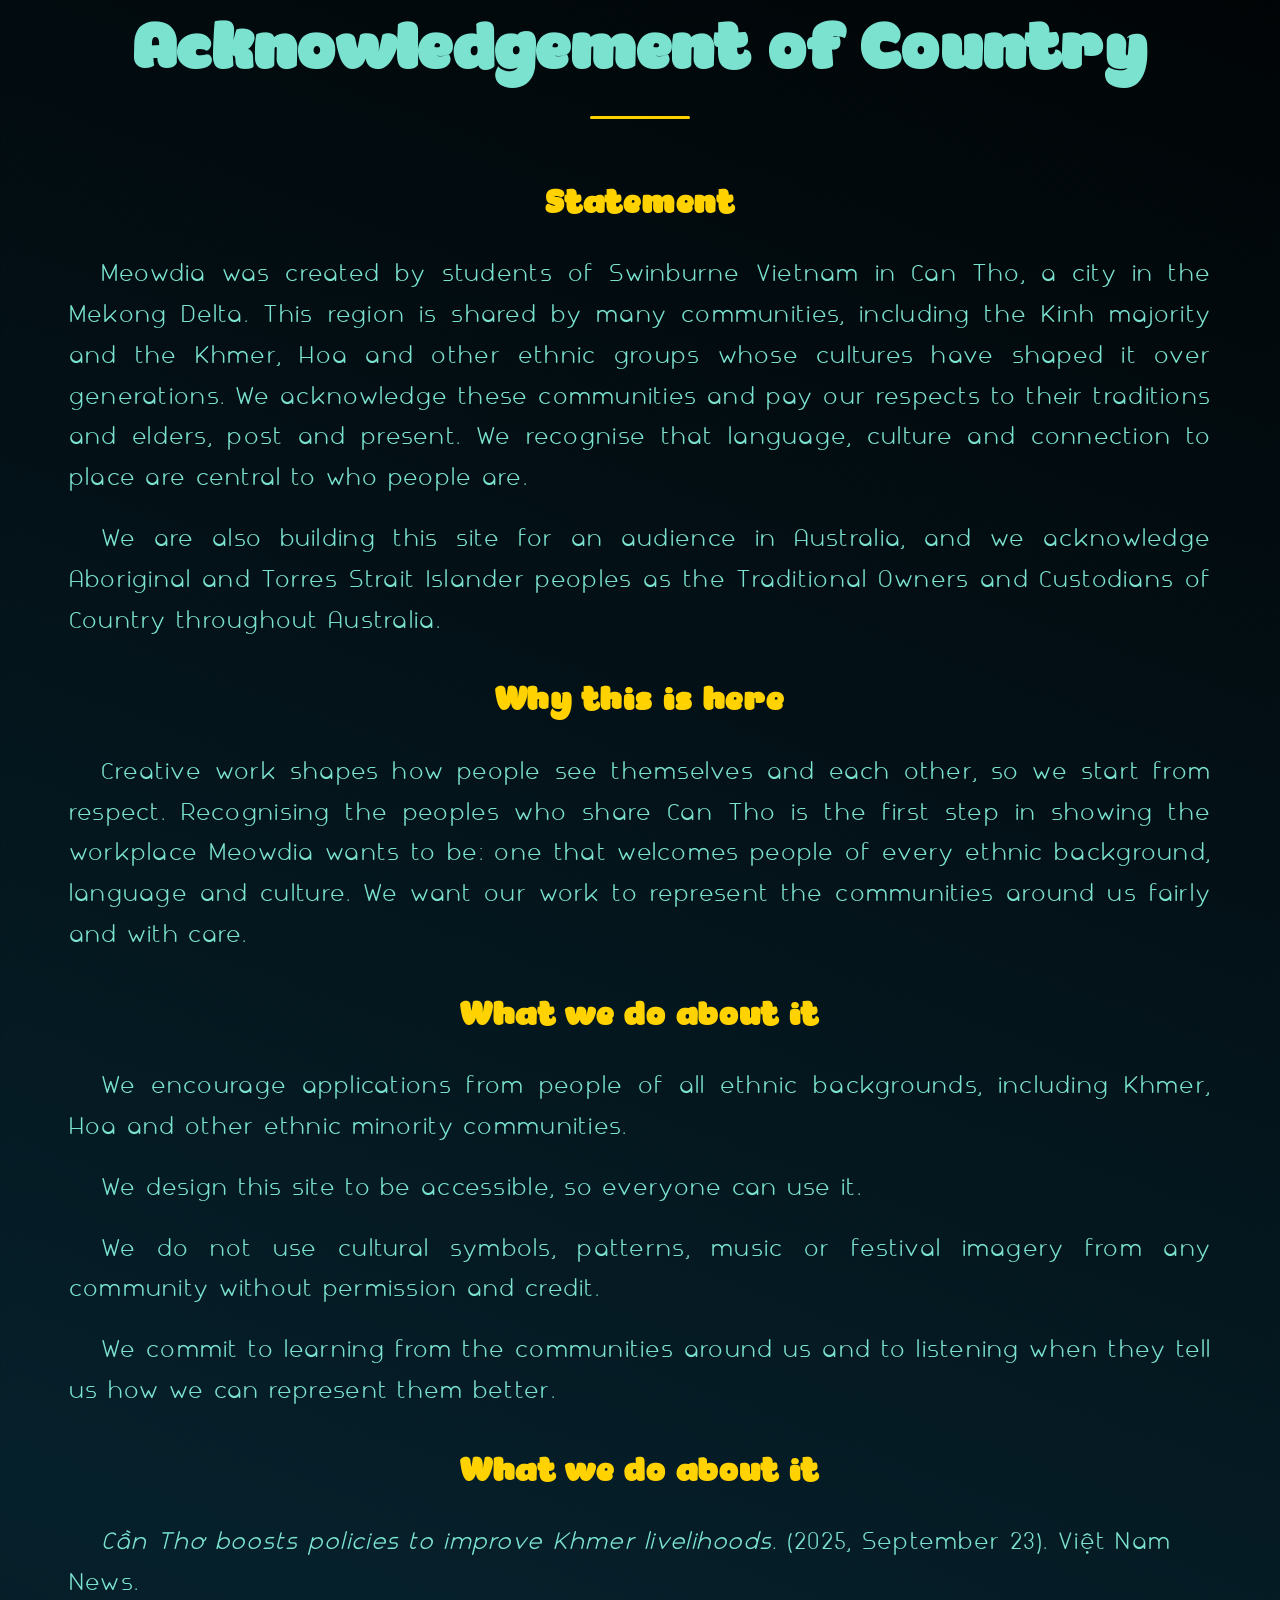
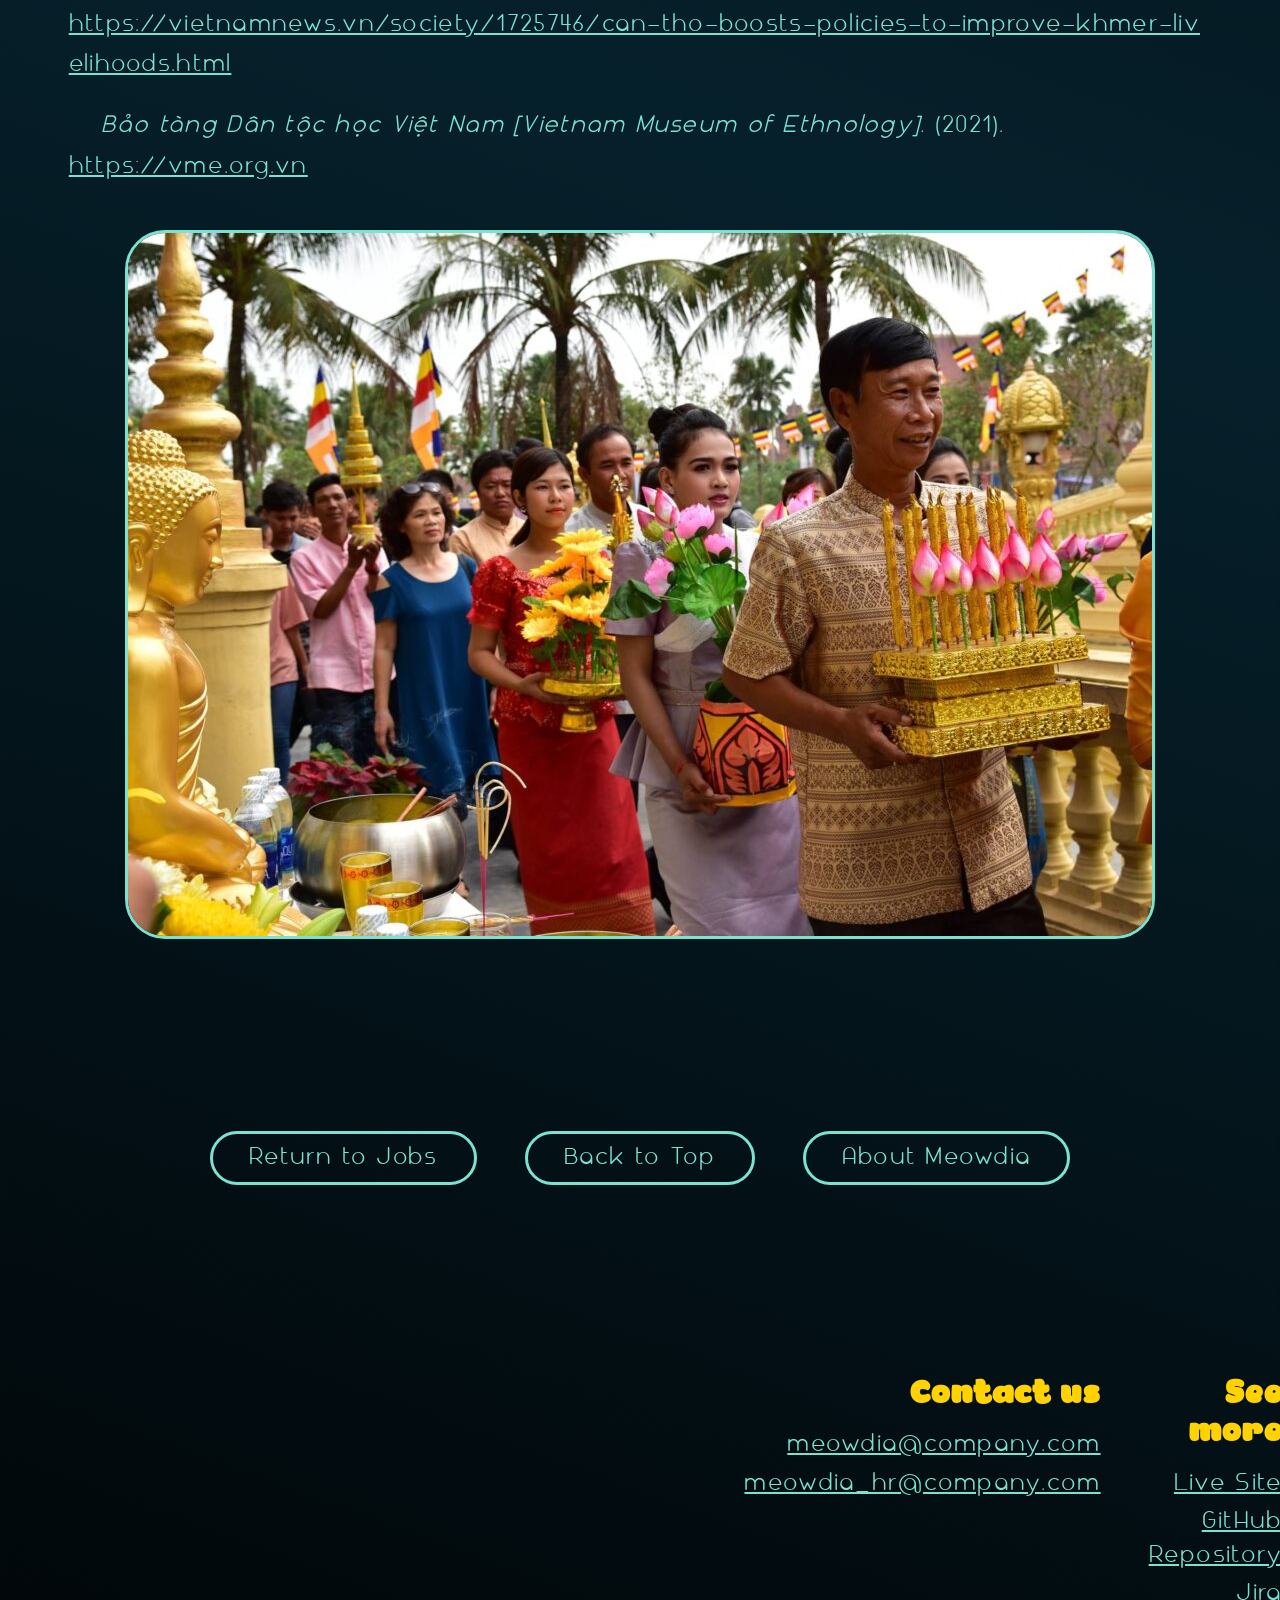
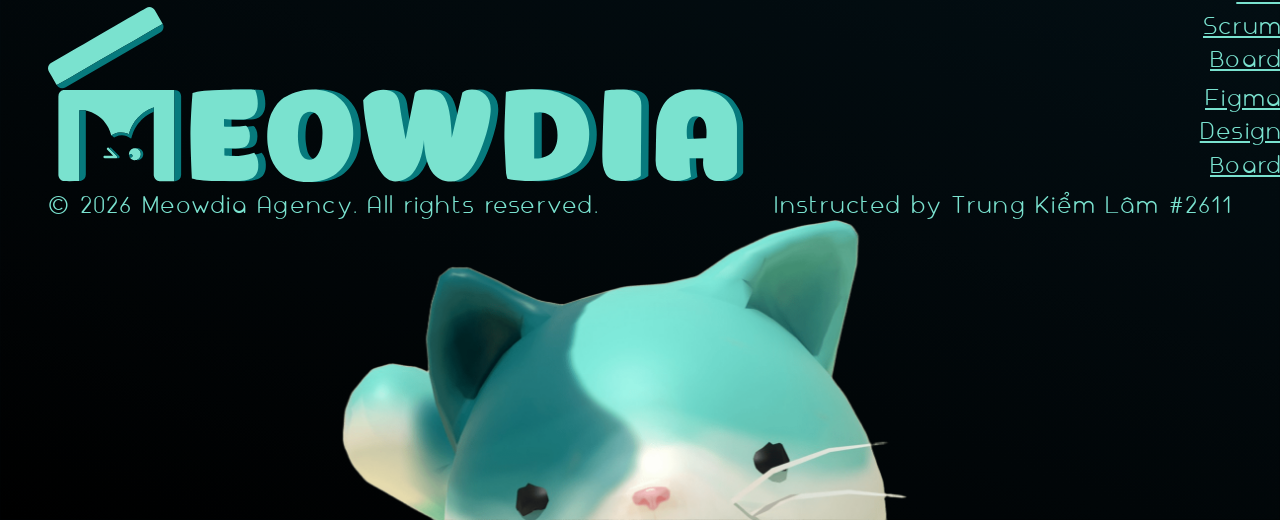
==== commit 7ad2b314: "Fixed: Fixed schedule and made figcaption visible" ====
--- a/about.html
+++ b/about.html
@@ -116,7 +116,7 @@
                         <li><strong>Class:</strong> COS10026 (Sem 1 AY 26-27)</li>
                         <li><strong>Schedule:</strong>
                             <ul>
-                                <li>Mon - Sun | 9am - 9pm</li>
+                                <li>Friday | 8:00 - 12:00</li>
                             </ul>
                         </li>
                     </ul>
--- a/page_css/About/about.css
+++ b/page_css/About/about.css
@@ -70,7 +70,7 @@
 }
 
 .main-group-photo figcaption {
-    display: none;
+    font-size: var(--body-font-size);
 }
 
 .team-profiles-container {
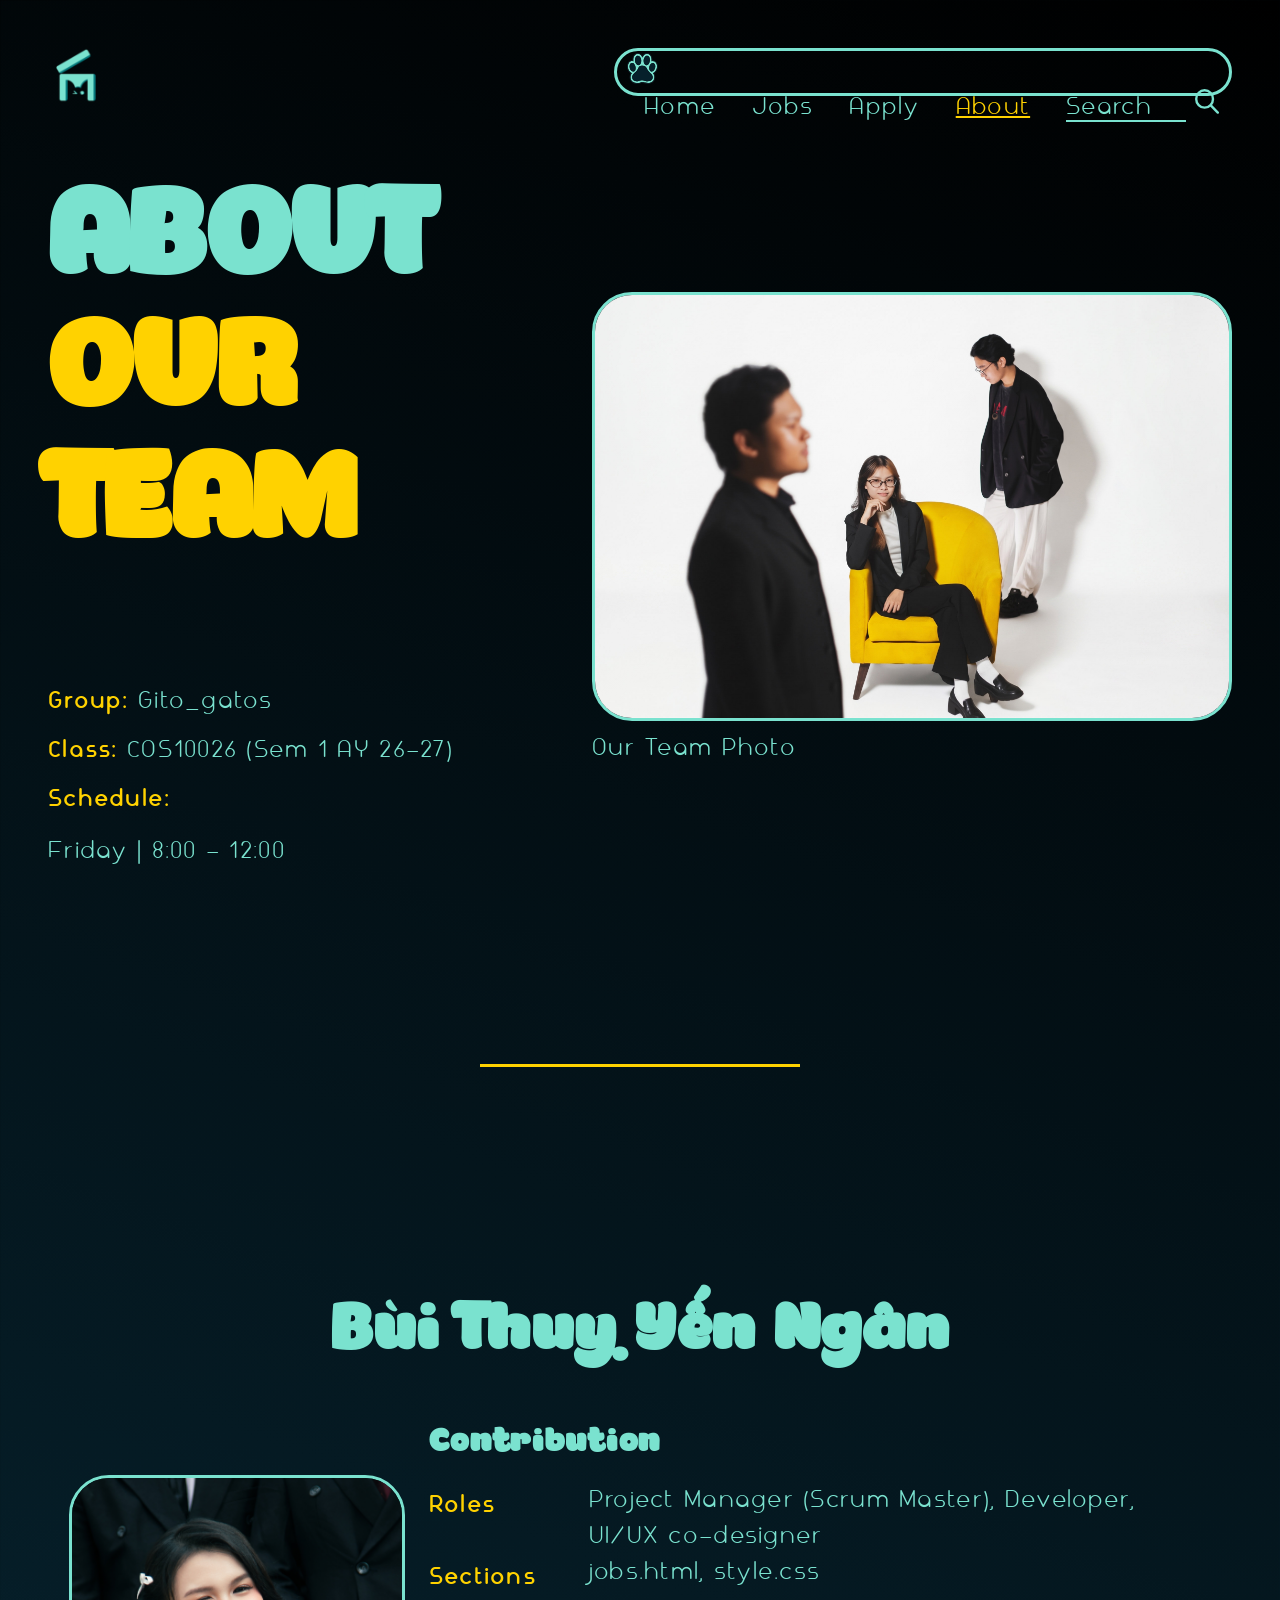
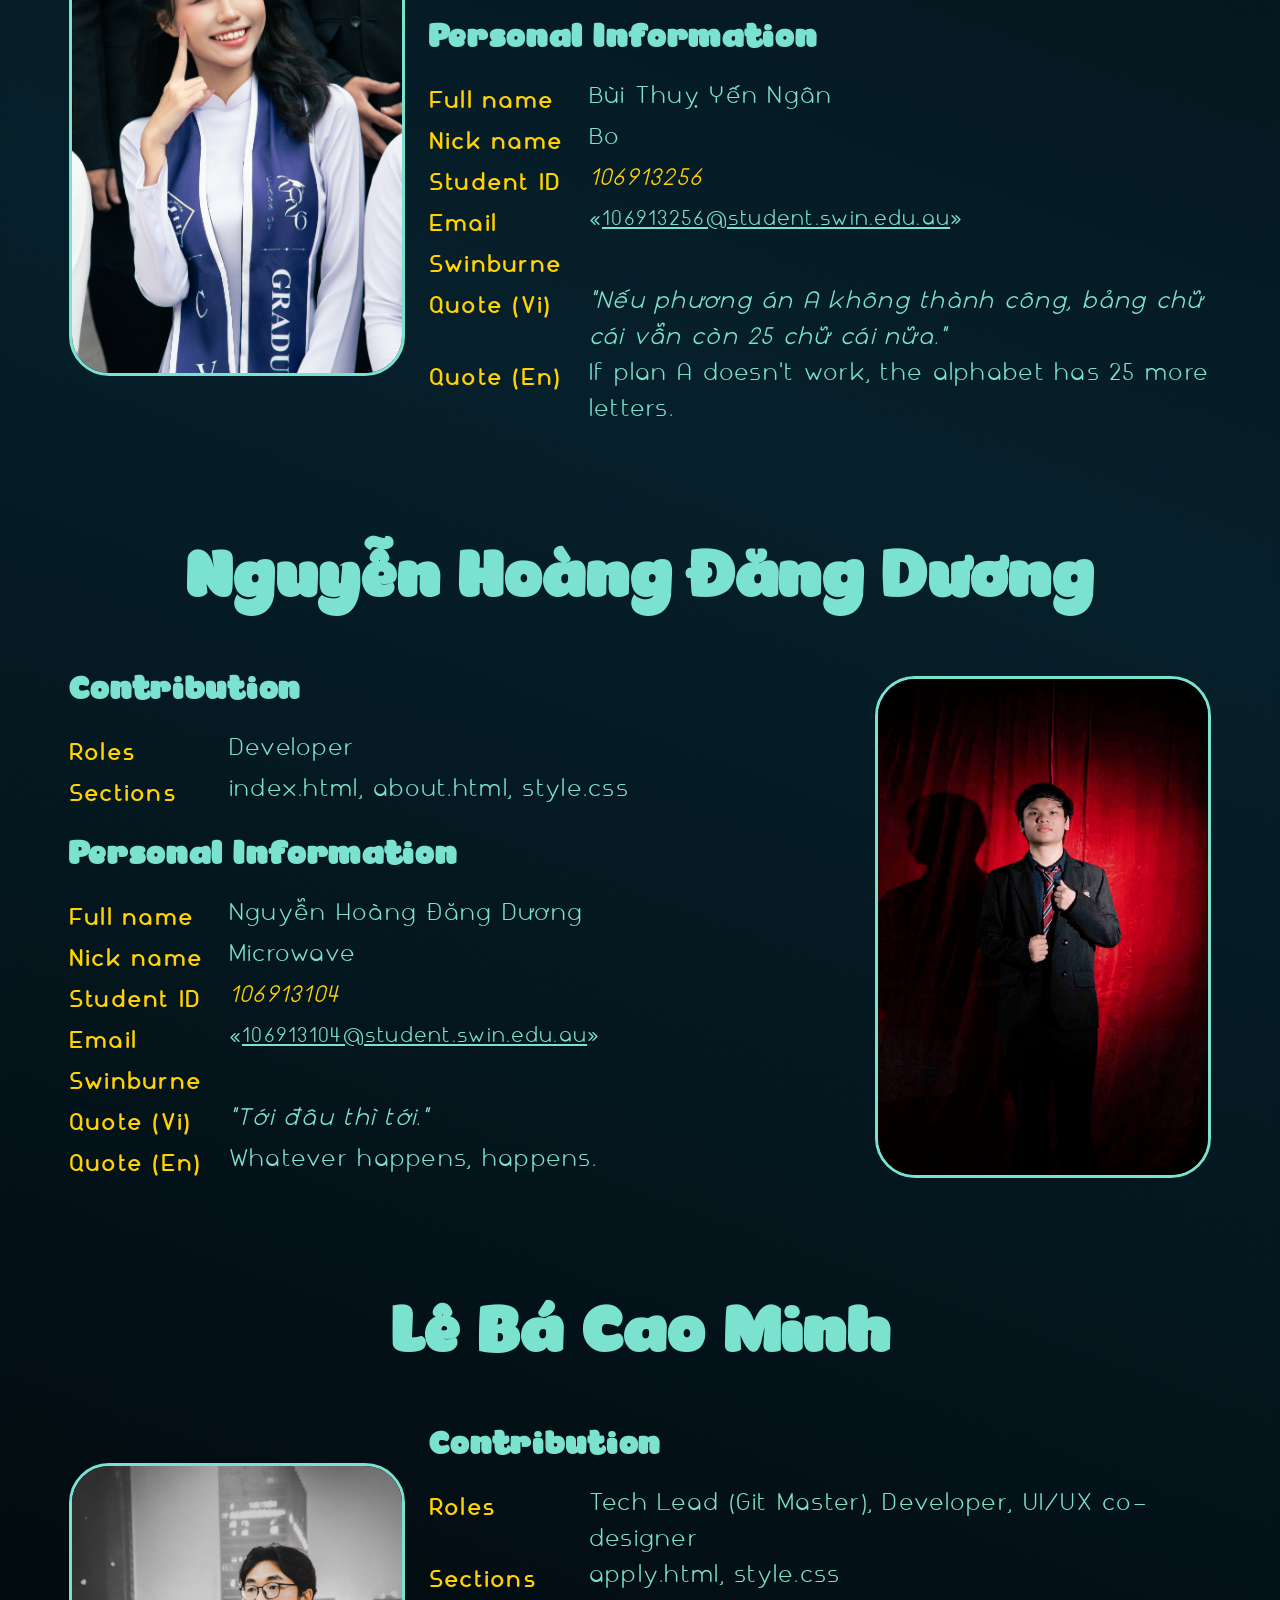
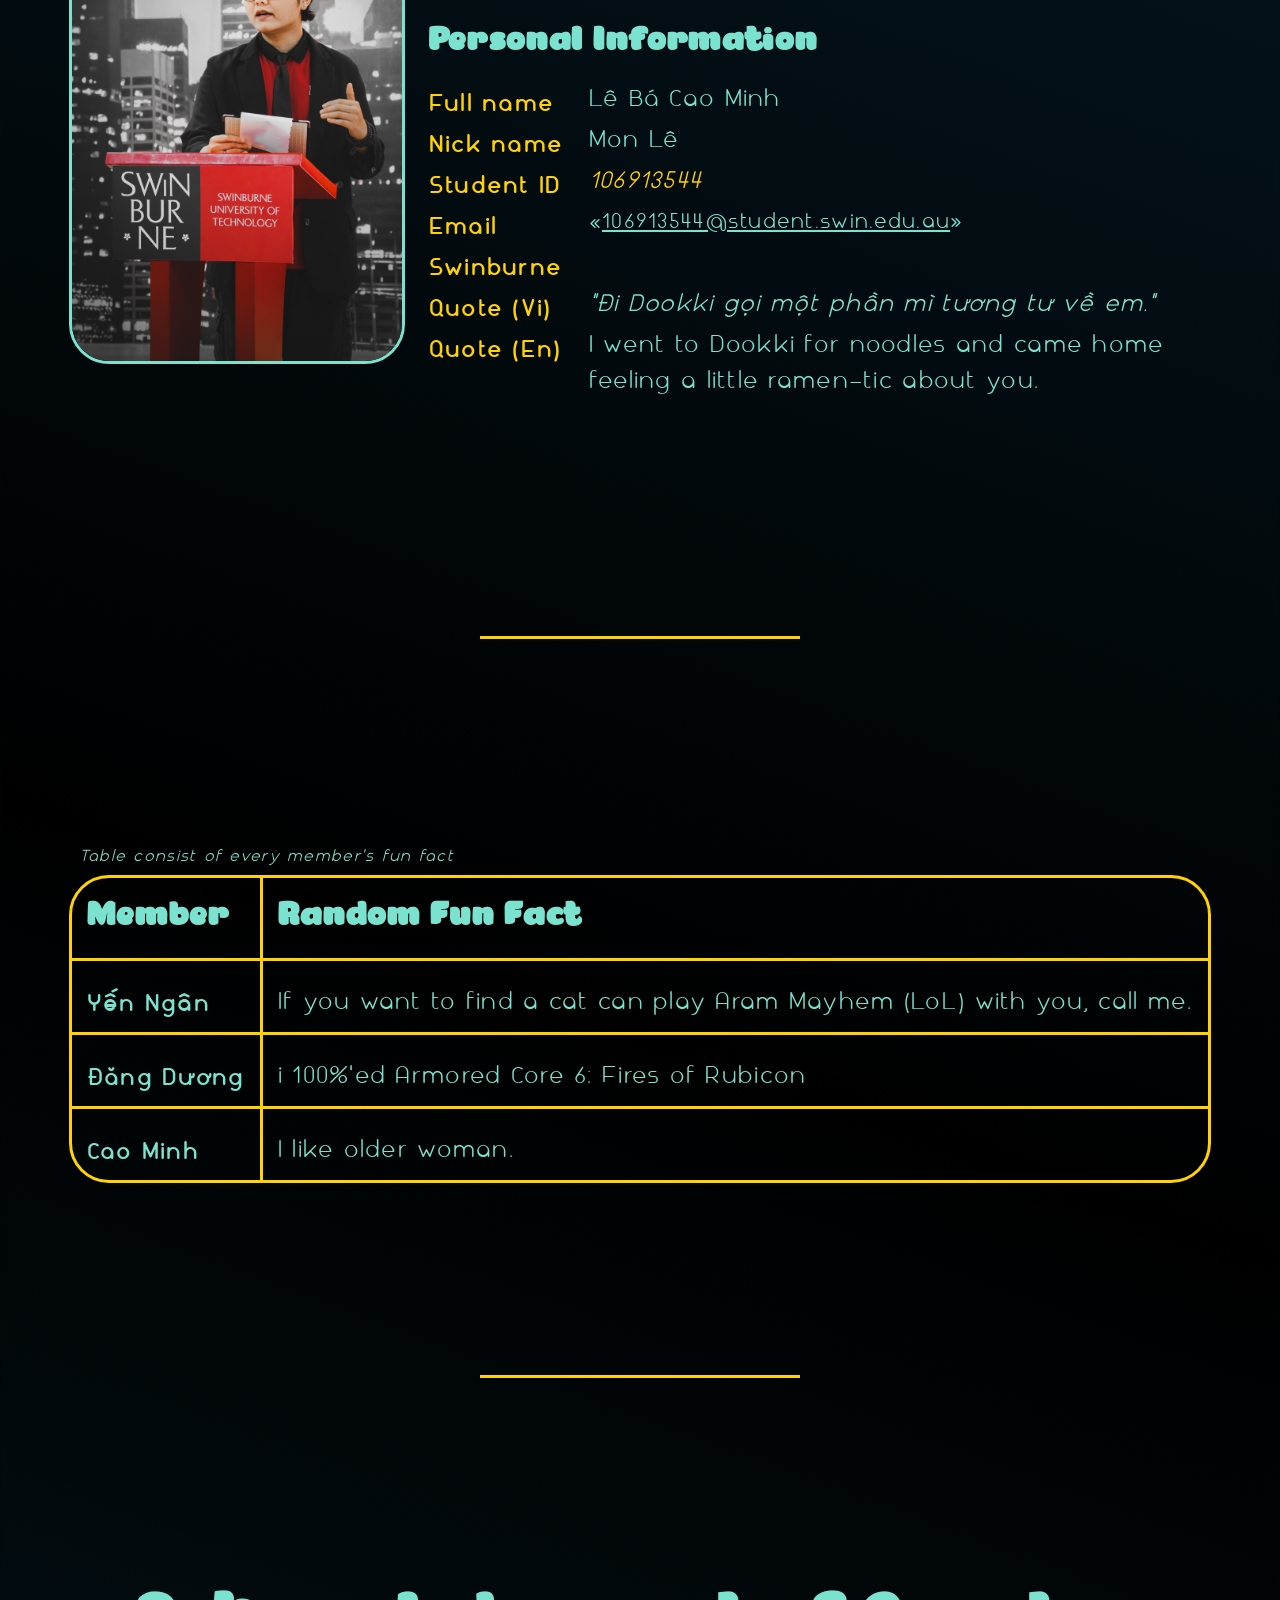
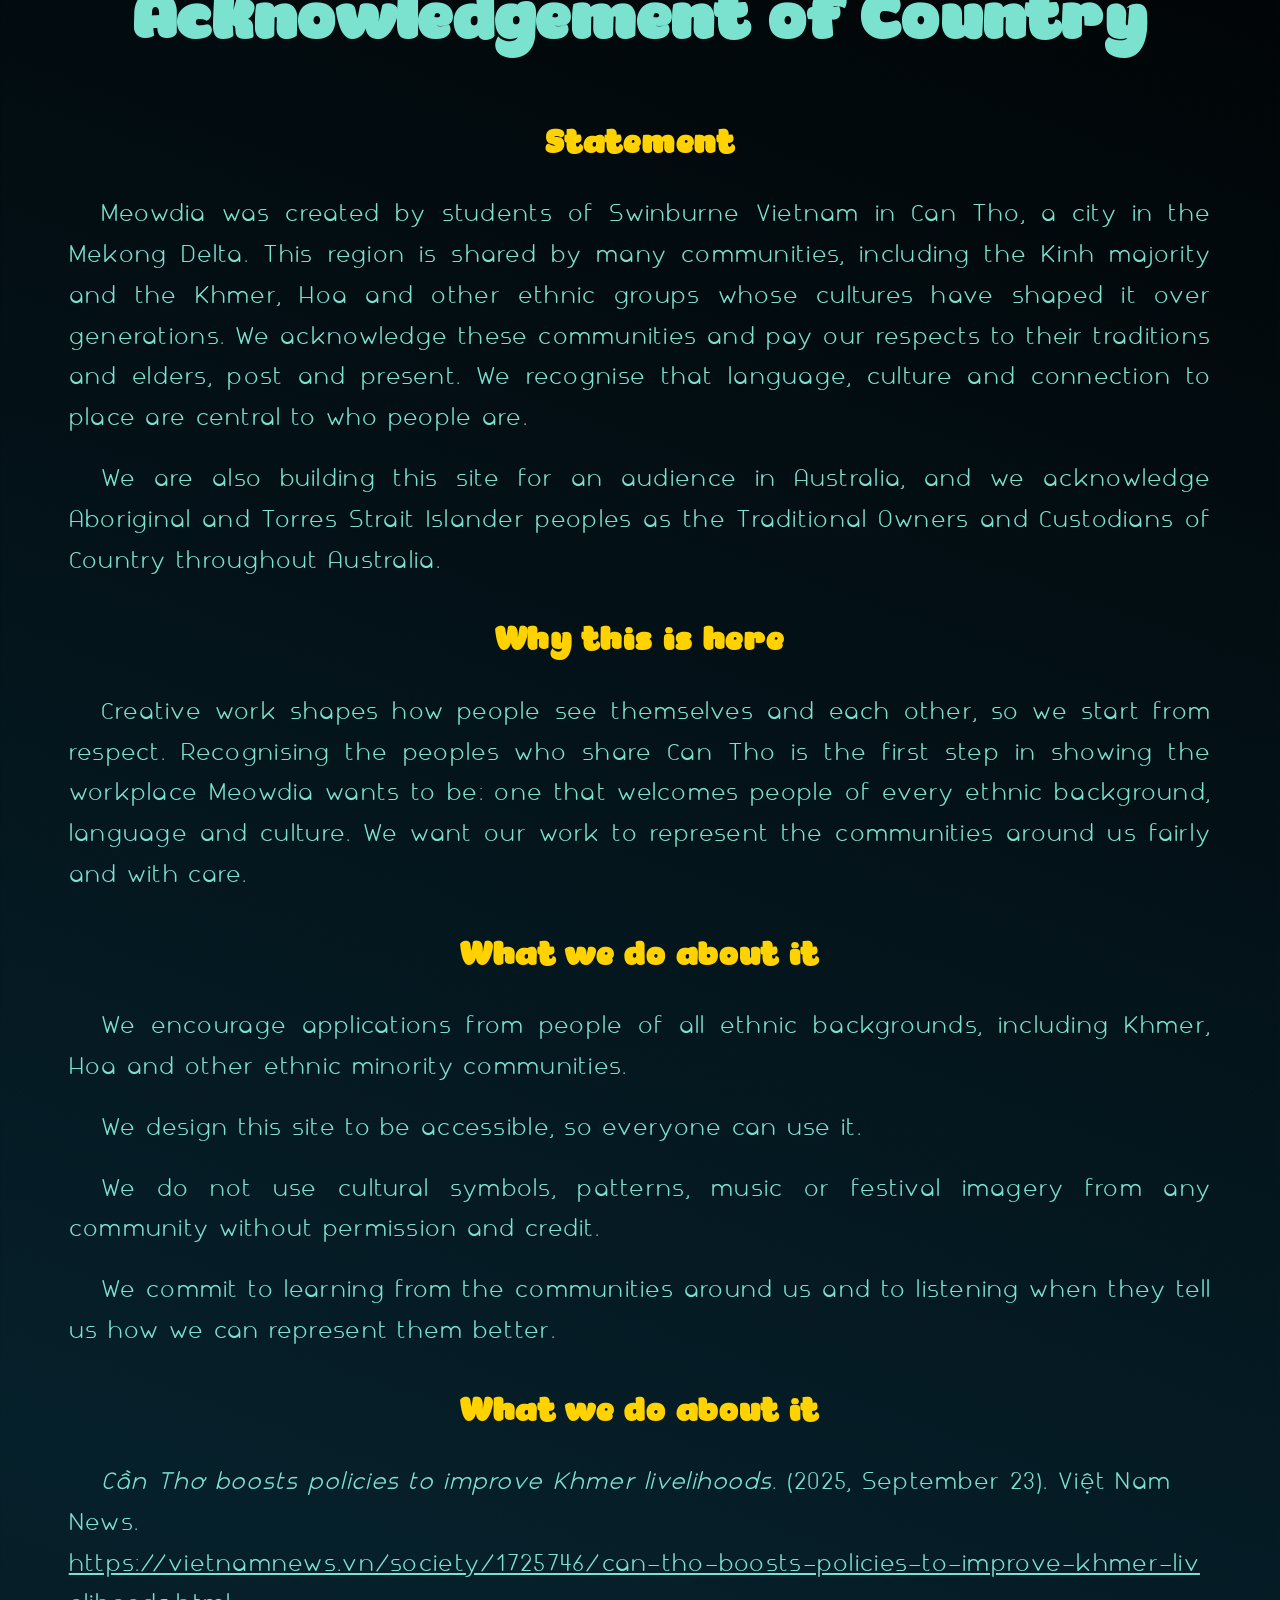
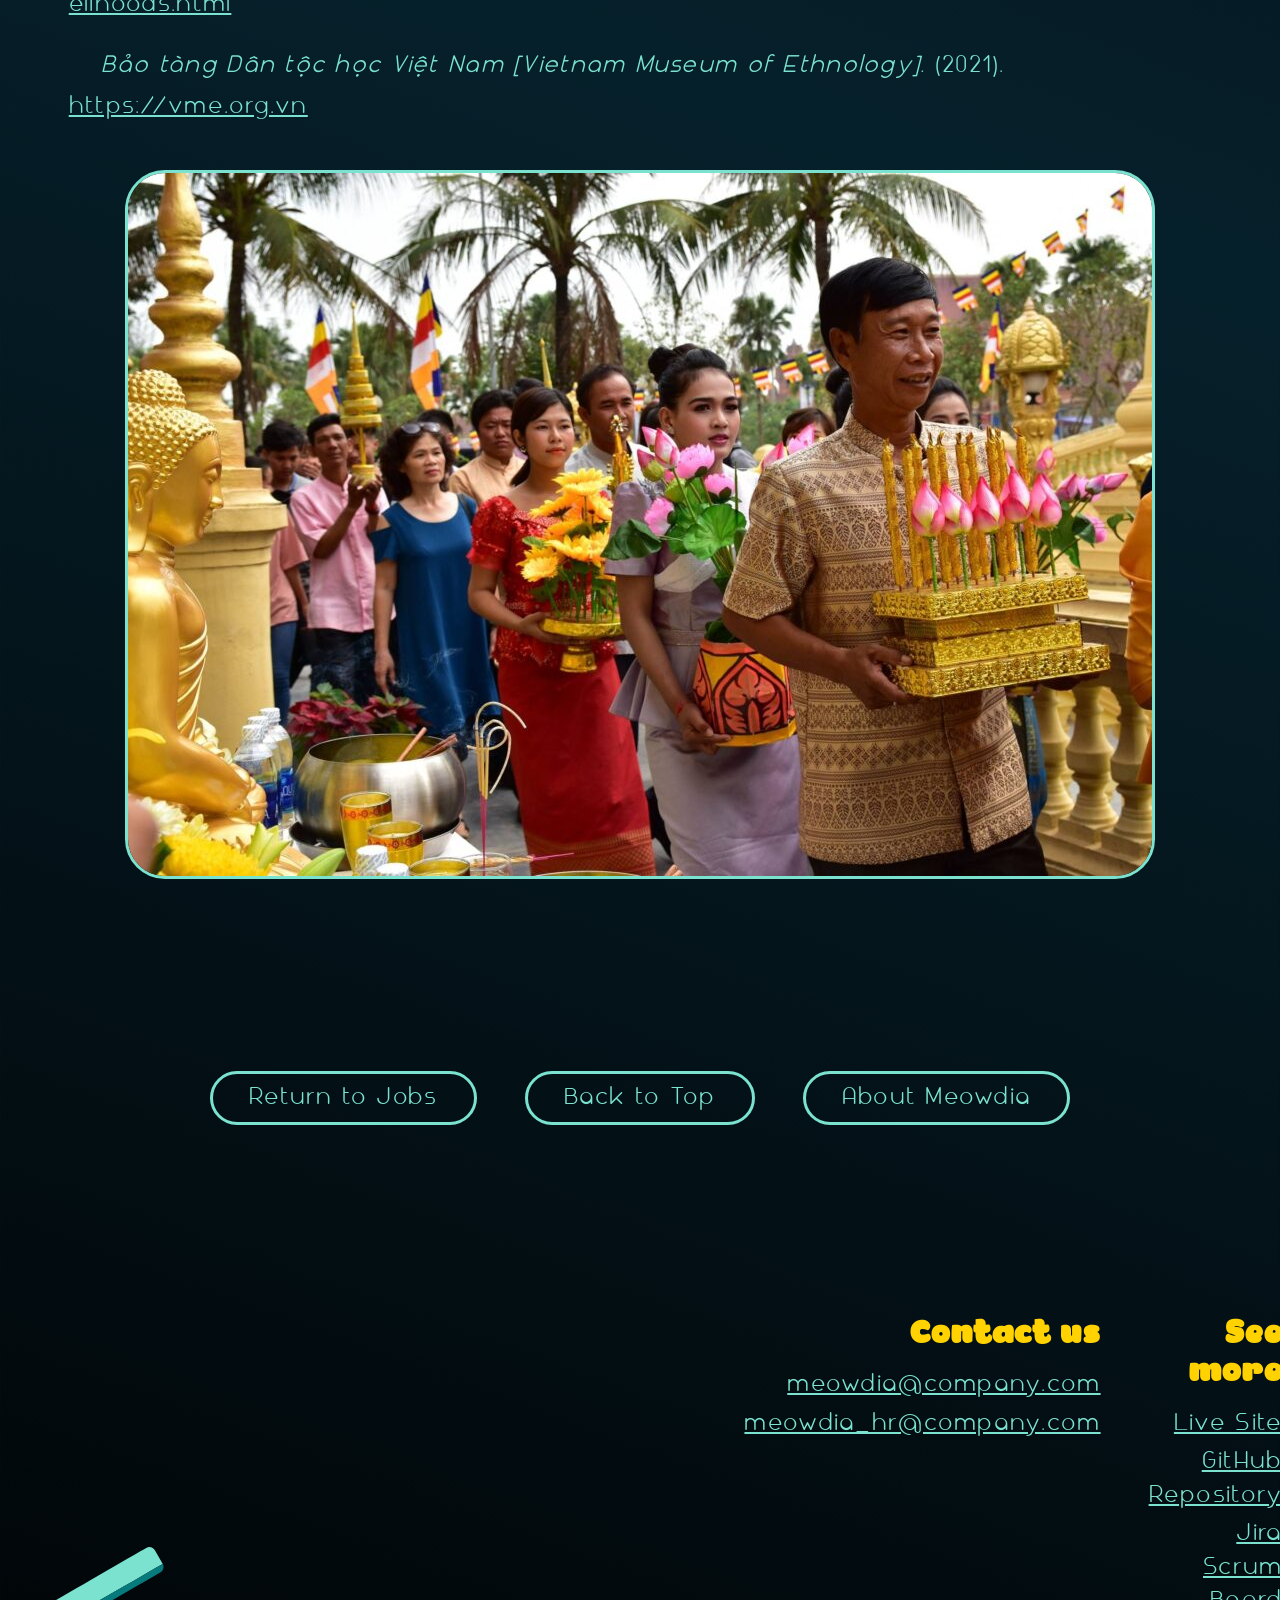
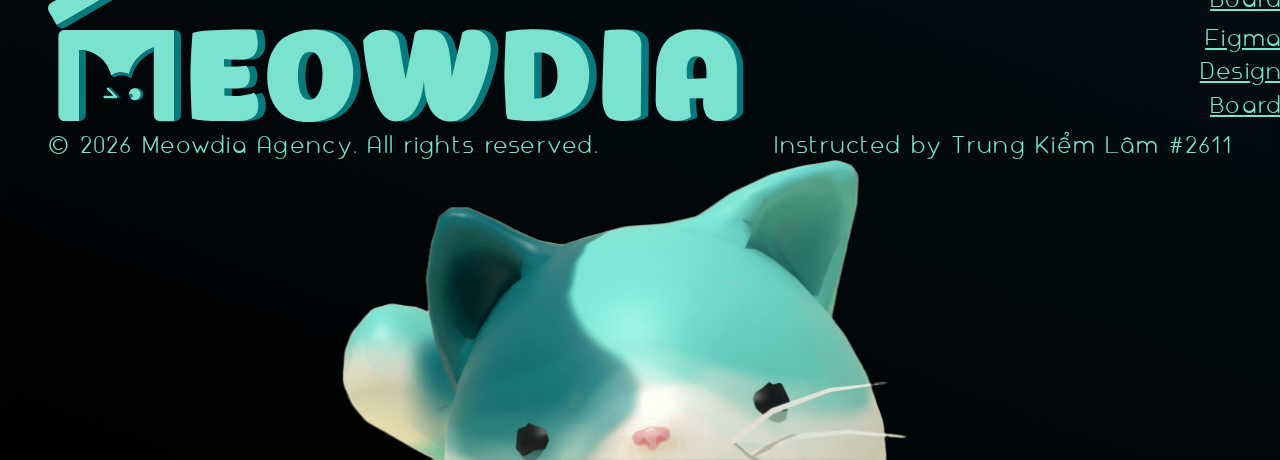
==== commit 6fc4c24f: "Fixed: Added label for search in about. Added Comments." ====
--- a/about.html
+++ b/about.html
@@ -7,8 +7,8 @@
 last modified: October 29, 2026
 description: html file for about page
 
-AI acknowledgement: Dang Duong use Google Gemini 1.5 Pro for brain storming codes and fixing minor problems.
-                    Acknowledgement of Country was generated using AI and revised by Cao Minh.
+AI acknowledgement: Dang Duong use Gemini (Google, October 2026) for brain storming codes and fixing minor problems
+                    All AI-generated code was for referencing and reviewed before adapted
 
 -->
 
@@ -98,7 +98,7 @@
                 <a href="apply.html" class="cyan">Apply</a>
                 <a href="about.html" class="active" aria-current="page">About</a>
                 <form class="nav-search" action="#" role="search">
-                    <input type="search" class="norm-text cyan" id="search-box" name="search" placeholder="Search">
+                    <input type="search" class="norm_text cyan" id="search-box" name="search" placeholder="Search" aria-label="Search">
                     <button type="submit">
                         <img src="Media/Navigation_bar/maginifying-glass-navbar.svg" alt="Search button">
                     </button>
@@ -106,6 +106,8 @@
             </div>
         </details>
     </nav>
+
+    <!-- ----------  Header Section  ---------- -->
     <header>
         <div class="header-main-content">
             <div class="header-text">
@@ -131,9 +133,11 @@
     
     <div class="yel_bar_section"></div>
 
+    <!-- ----------  Members Section  ---------- -->
     <main>
         <div class="team-profiles-container">
         
+            <!-- ----------  About Ngân  ---------- -->
             <div class="profile-card image-left">
                 <h2 class="member-name underline-title">Bùi Thuỵ Yến Ngân</h2>
                 <div class="card-body">
@@ -169,6 +173,7 @@
                 </div>
             </div>
 
+            <!-- ----------  About Dương  ---------- -->
             <div class="profile-card">
                 <h2 class="member-name underline-title">Nguyễn Hoàng Đăng Dương</h2>
                 <div class="card-body">
@@ -204,6 +209,7 @@
                 </div>
             </div>
 
+            <!-- ----------  About Minh  ---------- -->
             <div class="profile-card image-left">
                 <h2 class="member-name underline-title">Lê Bá Cao Minh</h2>
                 <div class="card-body">
@@ -242,6 +248,7 @@
 
         <div class="yel_bar_section"></div>
 
+        <!-- ----------  Fun Fact Table  ---------- -->
         <div class="table-container">
             <table>
                 <caption>Table consist of every member's fun fact</caption>
@@ -271,6 +278,12 @@
 
         <div class="yel_bar_section"></div>
 
+        <!-- ----------  Acknowledgement of Country Section  ---------- -->
+        <!-- 
+        Acknowledgement of Country was generated using AI and revised by Cao Minh
+        Overleaf was used to generate html codes
+        https://www.overleaf.com/
+        -->
         <article class="latex-content">
             <h2 class="member-name underline-title">Acknowledgement of Country</h2>
             <h3 id="statement">Statement</h3>
@@ -317,7 +330,7 @@
             <p><em>Bảo tàng Dân tộc học Việt Nam [Vietnam Museum of Ethnology].</em>  (2021).<br>
             <a href="https://www.vme.org.vn/" target="_blank">https://vme.org.vn</a></p>
 
-            <img class="aoc-photo" src="./Media/About/10-facts-about-khmer-new-year-celebration-1690159571-1024x703.jpg">
+            <img class="aoc-photo" src="./Media/About/10-facts-about-khmer-new-year-celebration-1690159571-1024x703.jpg" alt="Photo about Khmer people">
         </article>
 
     </main>
--- a/page_css/About/about.css
+++ b/page_css/About/about.css
@@ -18,90 +18,14 @@
     max-width: 96.5%;
 }
 
-header {
-    min-height: 70vh;
-}
-
-.header-main-content {
-    display: flex;
-    justify-content: space-between;
-    align-items: center;
-    gap: 300px;
-    margin-top: 25px;
-    flex-wrap: wrap;
-}
-
-.header-text h1 {
-    font-family: var(--iciel-font);
-    font-size: var(--slogan-font-size);
-    line-height: 1.1;
-    color: var(--main-color);
-    margin-bottom: 6rem;
-}
-
-.team-meta-list ul {
-    list-style: none;
-    padding: 0;
-    margin-top: 1rem;
-}
-
-.team-meta-list ul li {
-    margin-bottom: 8px;
-    font-size: var(--body-font-size);
-    letter-spacing: var(--nokio-letter-spacing);
-}
-
-.team-meta-list strong {
-    color: var(--secondary-color);
-}
-
-.main-group-photo {
-    flex: 1;
-    min-width: 40rem;
-    max-width: 57rem;
-    margin: 0;
-}
-
-.main-group-photo img {
-    width: 100%;
-    height: auto;
-    border-radius: var(--default-border-radius);
-    border: var(--cyan-border);
-}
-
-.main-group-photo figcaption {
-    font-size: var(--body-font-size);
-}
-
-.team-profiles-container {
-    display: flex;
-    flex-direction: column;
-    gap: 35px;
-    margin-bottom: 50px;
-}
-
-.profile-card {
-    padding: 25px 0;
-}
-
-.member-name {
-    font-family: var(--iciel-font);
-    text-align: center;
-    font-size: var(--heading-font-size);
-    color: var(--main-color);
-    letter-spacing: var(--iciel-letter-spacing);
-    margin-bottom: 20px;
-    text-underline-offset: 6px;
-}
-
-.underline-title {
+/* ----------  Section Divider Section  ---------- */
+.underline_title {
     position: relative;
-    display: inline-table;
+    display: inline-block;
     margin-bottom: 30px;
-    width: 100%;
-}
-
-.underline-title::after {
+}
+
+.underline_title::after {
     content: "";
     position: absolute;
     left: 50%;
@@ -113,6 +37,84 @@
     border-radius: 2px;
 }
 
+/* ----------  Header section  ---------- */
+header {
+    min-height: 70vh;
+}
+
+.header-main-content {
+    display: flex;
+    justify-content: space-between;
+    align-items: center;
+    gap: 300px;
+    margin-top: 25px;
+    flex-wrap: wrap;
+}
+
+.header-text h1 {
+    font-family: var(--iciel-font);
+    font-size: var(--slogan-font-size);
+    line-height: 1.1;
+    color: var(--main-color);
+    margin-bottom: 6rem;
+}
+
+.team-meta-list ul {
+    list-style: none;
+    padding: 0;
+    margin-top: 1rem;
+}
+
+.team-meta-list ul li {
+    margin-bottom: 8px;
+    font-size: var(--body-font-size);
+    letter-spacing: var(--nokio-letter-spacing);
+}
+
+.team-meta-list strong {
+    color: var(--secondary-color);
+}
+
+.main-group-photo {
+    flex: 1;
+    min-width: 40rem;
+    max-width: 57rem;
+    margin: 0;
+}
+
+.main-group-photo img {
+    width: 100%;
+    height: auto;
+    border-radius: var(--default-border-radius);
+    border: var(--cyan-border);
+}
+
+.main-group-photo figcaption {
+    font-size: var(--body-font-size);
+}
+
+/* ----------  Body section  ---------- */
+.team-profiles-container {
+    display: flex;
+    flex-direction: column;
+    gap: 35px;
+    margin-bottom: 50px;
+}
+
+.profile-card {
+    padding: 25px 0;
+}
+
+.member-name {
+    font-family: var(--iciel-font);
+    text-align: center;
+    font-size: var(--heading-font-size);
+    color: var(--main-color);
+    letter-spacing: var(--iciel-letter-spacing);
+    margin-bottom: 20px;
+    text-underline-offset: 6px;
+}
+
 .card-body {
     display: flex;
     justify-content: space-between;
@@ -181,24 +183,25 @@
     flex-direction: row-reverse;
 }
 
+.swin-email {
+    display: flex;
+    align-items: center;
+}
+
+.swin-email a {
+    font-size: calc(var(--subheading-font-size) - 0.7rem);
+    color: var(--main-color);
+}
+
+.swin-email a:hover {
+    color: var(--secondary-color);
+}
+
+/* ----------  Fun Fact Table  ---------- */
 .table-container {
     overflow-x: auto;
     width: 100%;
     margin-top: 20px;
-}
-
-.swin-email {
-    display: flex;
-    align-items: center;
-}
-
-.swin-email a {
-    font-size: calc(var(--subheading-font-size) - 0.7rem);
-    color: var(--main-color);
-}
-
-.swin-email a:hover {
-    color: var(--secondary-color);
 }
 
 table {
@@ -243,6 +246,7 @@
     color: var(--secondary-color);
 }
 
+/* ----------  Acknowledgement of Country Section  ---------- */
 .latex-content {
     font-size: var(--body-font-size);
     line-height: 1.7;
@@ -298,6 +302,7 @@
     margin-top: 2em;
 }
 
+/* ----------  Responsive Layout  ---------- */
 @media (min-width: 1440px) and (max-width: 1620px) {
     .header-main-content {
         gap: 50px
